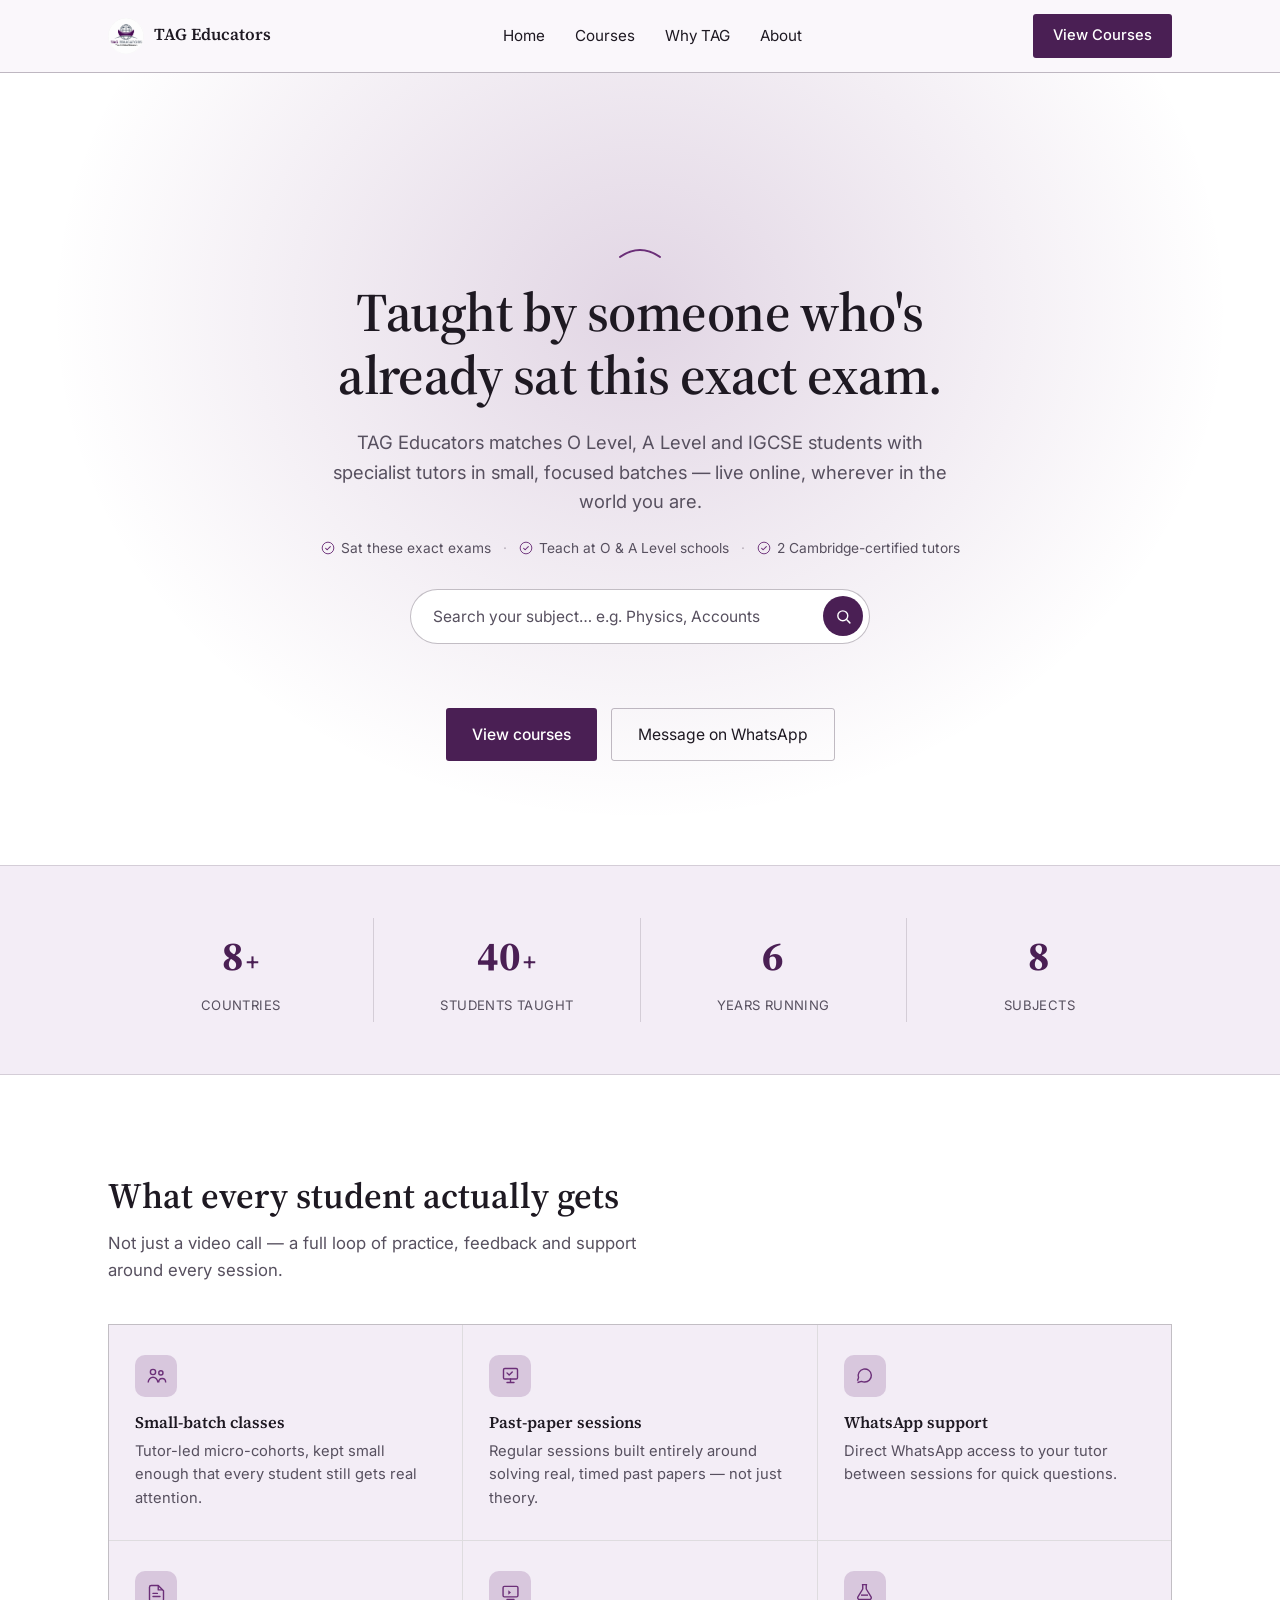
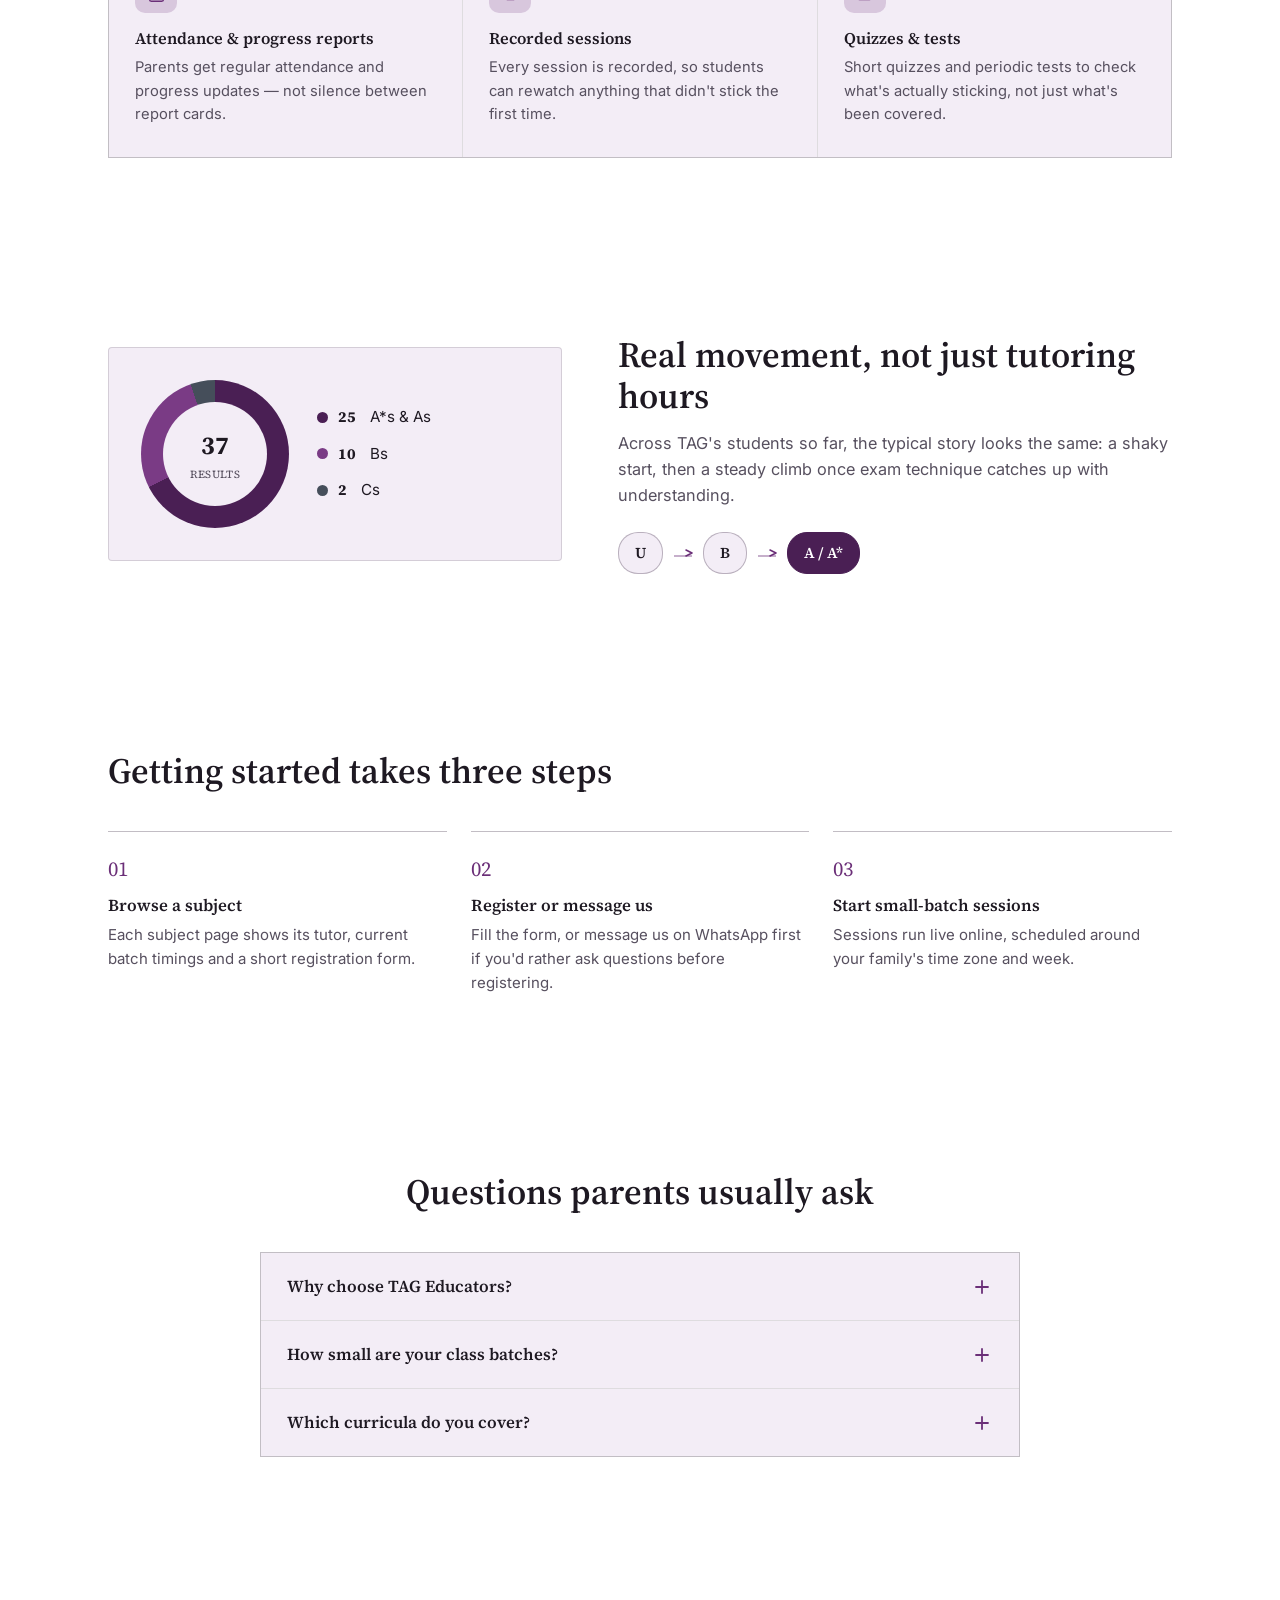
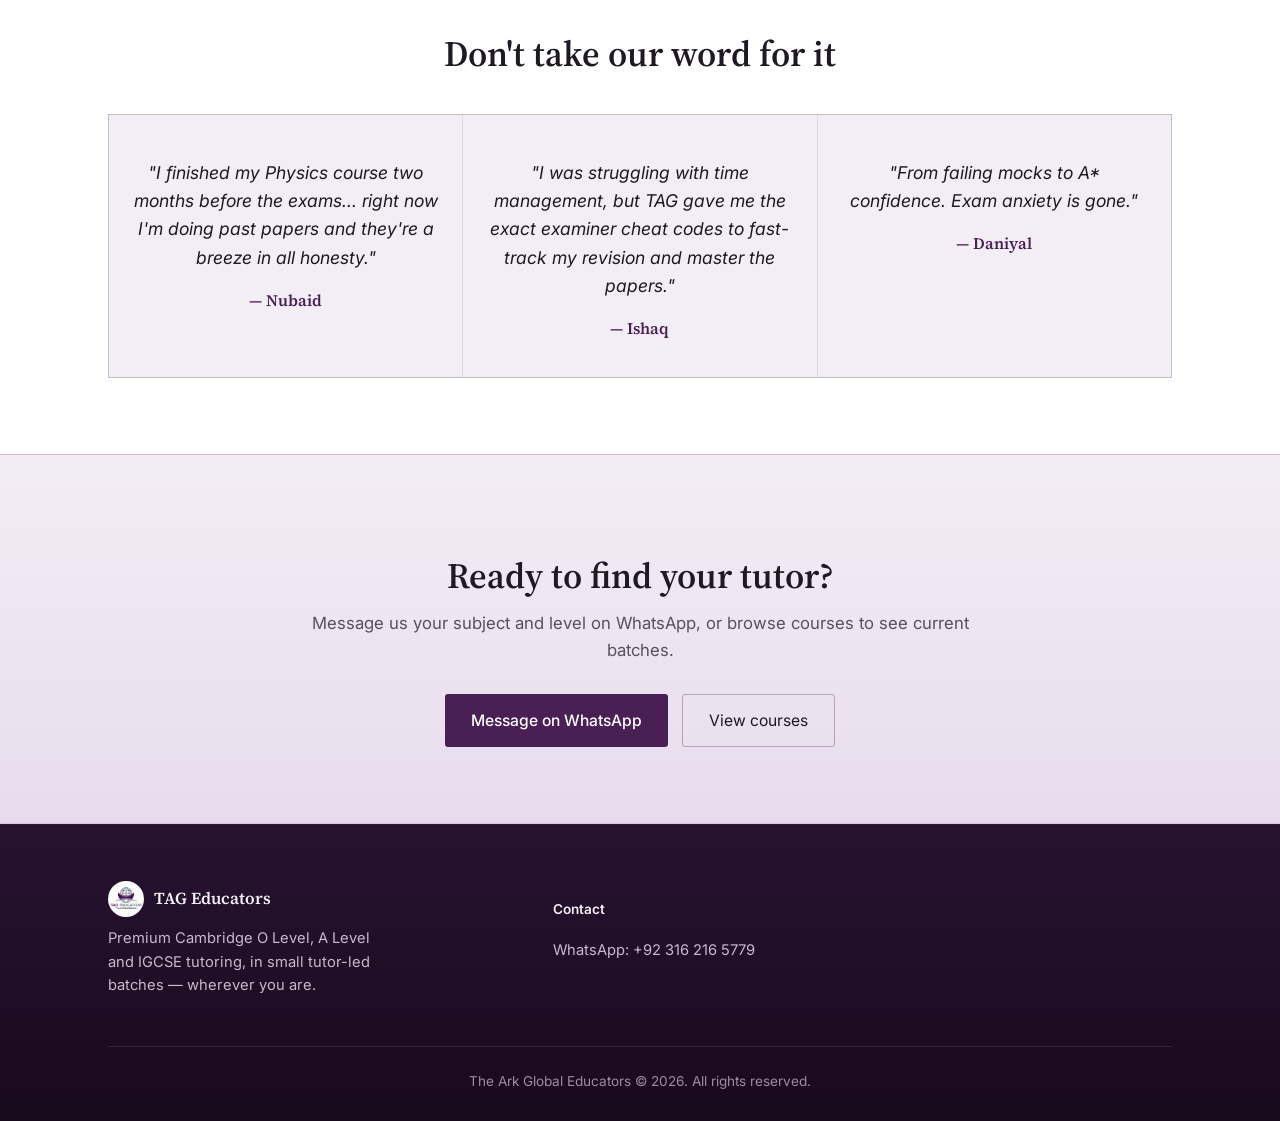
==== index.html @ 40bab118 "Add files via upload" ====
<!DOCTYPE html>
<html lang="en">
<head>
<meta charset="UTF-8">
<meta name="viewport" content="width=device-width, initial-scale=1.0">
<title>TAG Educators — The Ark Global Educators</title>
<meta name="description" content="Small-batch Cambridge O Level, A Level and IGCSE tutoring, taught by specialist tutors who've sat these exact exams.">
<link rel="icon" href="logo.png">
<link rel="preconnect" href="https://fonts.googleapis.com">
<link rel="preconnect" href="https://fonts.gstatic.com" crossorigin>
<link href="https://fonts.googleapis.com/css2?family=Source+Serif+4:opsz,wght@8..60,500;8..60,600;8..60,700&family=Inter:wght@400;500;600;700&display=swap" rel="stylesheet">
<link rel="stylesheet" href="styles.css">
<script>if(sessionStorage.getItem('tagEntering')==='1'){document.documentElement.classList.add('tag-arriving');}</script>
</head>
<body>

<header>
  <nav>
    <a href="#top" class="brand">
      <img src="logo.png" alt="TAG Educators logo">
      <span>TAG Educators</span>
    </a>
    <ul class="nav-links" id="navLinks">
      <li><a href="#top">Home</a></li>
      <li><a href="courses.html">Courses</a></li>
      <li><a href="#why">Why TAG</a></li>
      <li><a href="about.html">About</a></li>
    </ul>
    <a href="courses.html" class="nav-cta">View Courses</a>
    <button class="menu-btn" id="menuBtn" aria-label="Open menu">
      <span></span><span></span><span></span>
    </button>
  </nav>
</header>

<main id="top">

  <!-- ================= HERO ================= -->
  <section class="hero" id="heroSection">
    <div class="hero-content wrap">
      <svg class="arc-mark" viewBox="0 0 44 13" aria-hidden="true"><path d="M2 11 Q22 -3 42 11"/></svg>
      <h1>Taught by someone who's already sat this exact exam.</h1>
      <p class="hero-sub">TAG Educators matches O Level, A Level and IGCSE students with specialist tutors in small, focused batches — live online, wherever in the world you are.</p>
      <div class="trust-strip">
        <span><svg width="14" height="14" viewBox="0 0 24 24" fill="none"><circle cx="12" cy="12" r="10" stroke="currentColor" stroke-width="1.6"/><path d="M8 12.5l2.5 2.5L16 9.5" stroke="currentColor" stroke-width="1.8" stroke-linecap="round" stroke-linejoin="round"/></svg>Sat these exact exams</span>
        <span class="dot-sep">&middot;</span>
        <span><svg width="14" height="14" viewBox="0 0 24 24" fill="none"><circle cx="12" cy="12" r="10" stroke="currentColor" stroke-width="1.6"/><path d="M8 12.5l2.5 2.5L16 9.5" stroke="currentColor" stroke-width="1.8" stroke-linecap="round" stroke-linejoin="round"/></svg>Teach at O &amp; A Level schools</span>
        <span class="dot-sep">&middot;</span>
        <span><svg width="14" height="14" viewBox="0 0 24 24" fill="none"><circle cx="12" cy="12" r="10" stroke="currentColor" stroke-width="1.6"/><path d="M8 12.5l2.5 2.5L16 9.5" stroke="currentColor" stroke-width="1.8" stroke-linecap="round" stroke-linejoin="round"/></svg>2 Cambridge-certified tutors</span>
      </div>
      <form class="hero-search" id="heroSearch" role="search" aria-label="Search a subject">
        <input type="text" id="heroSearchInput" placeholder="Search your subject… e.g. Physics, Accounts" autocomplete="off">
        <button type="submit" aria-label="Search">
          <svg width="17" height="17" viewBox="0 0 24 24" fill="none"><circle cx="11" cy="11" r="7" stroke="currentColor" stroke-width="2"/><path d="M21 21l-4.3-4.3" stroke="currentColor" stroke-width="2" stroke-linecap="round"/></svg>
        </button>
      </form>
      <p class="hero-search-status" id="heroSearchStatus" aria-live="polite"></p>
      <div class="btn-row">
        <a href="courses.html" class="btn-primary">View courses</a>
        <a href="https://wa.me/923162165779" target="_blank" rel="noopener" class="btn-secondary">Message on WhatsApp</a>
      </div>
    </div>
  </section>

  <!-- ================= STATS BAND ================= -->
  <section class="stats-band">
    <div class="wrap">
      <div class="stats-band-grid reveal-stagger">
        <div class="stat-block">
          <div class="stat-block-figure"><span class="stat-num" data-target="8">0</span><span class="stat-block-suffix">+</span></div>
          <div class="stat-block-label">Countries</div>
        </div>
        <div class="stat-block">
          <div class="stat-block-figure"><span class="stat-num" data-target="40">0</span><span class="stat-block-suffix">+</span></div>
          <div class="stat-block-label">Students taught</div>
        </div>
        <div class="stat-block">
          <div class="stat-block-figure"><span class="stat-num" data-target="6">0</span></div>
          <div class="stat-block-label">Years running</div>
        </div>
        <div class="stat-block">
          <div class="stat-block-figure"><span class="stat-num" data-target="8">0</span></div>
          <div class="stat-block-label">Subjects</div>
        </div>
      </div>
    </div>
  </section>

  <!-- ================= WHAT YOU GET ================= -->
  <section id="whatYouGet">
    <div class="wrap">
      <div class="section-head reveal">
        <h2>What every student actually gets</h2>
        <p>Not just a video call — a full loop of practice, feedback and support around every session.</p>
      </div>
      <div class="feature-grid reveal-stagger">
        <div class="feature-item">
          <div class="icon"><svg width="24" height="24" viewBox="0 0 24 24" fill="none"><circle cx="8" cy="8" r="3" stroke="currentColor" stroke-width="1.6"/><circle cx="17" cy="9" r="2.4" stroke="currentColor" stroke-width="1.6"/><path d="M2.5 20c0-3.6 2.7-6 5.5-6s5.5 2.4 5.5 6M14.5 20c0-2.8 1.9-4.6 4-4.6s4 1.8 4 4.6" stroke="currentColor" stroke-width="1.6"/></svg></div>
          <h3>Small-batch classes</h3>
          <p>Tutor-led micro-cohorts, kept small enough that every student still gets real attention.</p>
        </div>
        <div class="feature-item">
          <div class="icon"><svg width="24" height="24" viewBox="0 0 24 24" fill="none"><rect x="4" y="4" width="16" height="12" rx="1.5" stroke="currentColor" stroke-width="1.6"/><path d="M8 20h8M12 16v4" stroke="currentColor" stroke-width="1.6" stroke-linecap="round"/><path d="M8 9l2.5 2.5L14 8" stroke="currentColor" stroke-width="1.6" stroke-linecap="round" stroke-linejoin="round"/></svg></div>
          <h3>Past-paper sessions</h3>
          <p>Regular sessions built entirely around solving real, timed past papers — not just theory.</p>
        </div>
        <div class="feature-item">
          <div class="icon"><svg width="24" height="24" viewBox="0 0 24 24" fill="none"><path d="M4 18l1.2-3.6A7.5 7.5 0 1112 19.5a7.4 7.4 0 01-3.4-.8L4 20" stroke="currentColor" stroke-width="1.6" stroke-linejoin="round"/></svg></div>
          <h3>WhatsApp support</h3>
          <p>Direct WhatsApp access to your tutor between sessions for quick questions.</p>
        </div>
        <div class="feature-item">
          <div class="icon"><svg width="24" height="24" viewBox="0 0 24 24" fill="none"><path d="M4 20V6a2 2 0 012-2h8l6 6v10a2 2 0 01-2 2H6a2 2 0 01-2-2z" stroke="currentColor" stroke-width="1.6" stroke-linejoin="round"/><path d="M14 4v5h5" stroke="currentColor" stroke-width="1.6" stroke-linejoin="round"/><path d="M8 13h5M8 16.5h8" stroke="currentColor" stroke-width="1.6" stroke-linecap="round"/></svg></div>
          <h3>Attendance &amp; progress reports</h3>
          <p>Parents get regular attendance and progress updates — not silence between report cards.</p>
        </div>
        <div class="feature-item">
          <div class="icon"><svg width="24" height="24" viewBox="0 0 24 24" fill="none"><rect x="3.5" y="5" width="17" height="12" rx="1.5" stroke="currentColor" stroke-width="1.6"/><path d="M9.5 9.5l3 2.5-3 2.5V9.5z" fill="currentColor"/><path d="M8 20h8" stroke="currentColor" stroke-width="1.6" stroke-linecap="round"/></svg></div>
          <h3>Recorded sessions</h3>
          <p>Every session is recorded, so students can rewatch anything that didn't stick the first time.</p>
        </div>
        <div class="feature-item">
          <div class="icon"><svg width="24" height="24" viewBox="0 0 24 24" fill="none"><path d="M9 3h6M10 3v5l-5.5 9c-.8 1.4.2 3 1.8 3h11.4c1.6 0 2.6-1.6 1.8-3L14 8V3" stroke="currentColor" stroke-width="1.6" stroke-linejoin="round"/><path d="M8 15h8" stroke="currentColor" stroke-width="1.6"/></svg></div>
          <h3>Quizzes &amp; tests</h3>
          <p>Short quizzes and periodic tests to check what's actually sticking, not just what's been covered.</p>
        </div>
      </div>
    </div>
  </section>

  <!-- ================= RESULTS ================= -->
  <section id="results">
    <div class="wrap">
      <div class="results-layout">
        <div class="donut-card reveal">
          <div class="donut">
            <div class="donut-total"><span class="n">37</span><span class="l">Results</span></div>
          </div>
          <div class="donut-legend">
            <div class="row"><span class="dot" style="background:var(--plum);"></span><b>25</b>&nbsp;A*s &amp; As</div>
            <div class="row"><span class="dot" style="background:var(--plum-light);"></span><b>10</b>&nbsp;Bs</div>
            <div class="row"><span class="dot" style="background:var(--slate);"></span><b>2</b>&nbsp;Cs</div>
          </div>
        </div>
        <div class="results-copy reveal">
          <h2>Real movement, not just tutoring hours</h2>
          <p>Across TAG's students so far, the typical story looks the same: a shaky start, then a steady climb once exam technique catches up with understanding.</p>
          <div class="trajectory">
            <span class="chip">U</span>
            <svg width="20" height="14" viewBox="0 0 20 14" aria-hidden="true"><path d="M1 10h18" stroke="currentColor" stroke-width="1.4" opacity=".55"/><path d="M13 4l6 3-6 3" fill="none" stroke="currentColor" stroke-width="1.6" stroke-linecap="round" stroke-linejoin="round"/></svg>
            <span class="chip">B</span>
            <svg width="20" height="14" viewBox="0 0 20 14" aria-hidden="true"><path d="M1 10h18" stroke="currentColor" stroke-width="1.4" opacity=".55"/><path d="M13 4l6 3-6 3" fill="none" stroke="currentColor" stroke-width="1.6" stroke-linecap="round" stroke-linejoin="round"/></svg>
            <span class="chip up">A / A*</span>
          </div>
        </div>
      </div>
    </div>
  </section>

  <!-- ================= HOW IT WORKS ================= -->
  <section id="how">
    <div class="wrap">
      <div class="section-head">
        <h2>Getting started takes three steps</h2>
      </div>
      <div class="steps reveal-stagger">
        <div class="step">
          <span class="num">01</span>
          <h3>Browse a subject</h3>
          <p>Each subject page shows its tutor, current batch timings and a short registration form.</p>
        </div>
        <div class="step">
          <span class="num">02</span>
          <h3>Register or message us</h3>
          <p>Fill the form, or message us on WhatsApp first if you'd rather ask questions before registering.</p>
        </div>
        <div class="step">
          <span class="num">03</span>
          <h3>Start small-batch sessions</h3>
          <p>Sessions run live online, scheduled around your family's time zone and week.</p>
        </div>
      </div>
    </div>
  </section>

  <!-- ================= WHY TAG / FAQ ================= -->
  <section id="why">
    <div class="wrap">
      <div class="section-head center">
        <h2>Questions parents usually ask</h2>
      </div>
      <div class="faq-list reveal" id="faqList">
        <div class="faq-item">
          <button class="faq-q" aria-expanded="false">
            Why choose TAG Educators?
            <span class="plus"><svg width="16" height="16" viewBox="0 0 16 16"><path d="M8 2v12M2 8h12" stroke="currentColor" stroke-width="1.8" stroke-linecap="round"/></svg></span>
          </button>
          <div class="faq-a"><p>Every tutor has sat these exact Cambridge papers and currently teaches at an O Level school or A Level college — two of our faculty are also formally Cambridge certified. Not a generalist matched to a subject list.</p></div>
        </div>
        <div class="faq-item">
          <button class="faq-q" aria-expanded="false">
            How small are your class batches?
            <span class="plus"><svg width="16" height="16" viewBox="0 0 16 16"><path d="M8 2v12M2 8h12" stroke="currentColor" stroke-width="1.8" stroke-linecap="round"/></svg></span>
          </button>
          <div class="faq-a"><p>We keep batches deliberately small and tutor-led, so every student still gets real attention from their tutor throughout the course.</p></div>
        </div>
        <div class="faq-item">
          <button class="faq-q" aria-expanded="false">
            Which curricula do you cover?
            <span class="plus"><svg width="16" height="16" viewBox="0 0 16 16"><path d="M8 2v12M2 8h12" stroke="currentColor" stroke-width="1.8" stroke-linecap="round"/></svg></span>
          </button>
          <div class="faq-a"><p>Cambridge O Level, A Level and IGCSE, mapped to the current syllabus for each subject.</p></div>
        </div>
      </div>
    </div>
  </section>

  <!-- ================= TESTIMONIALS ================= -->
  <section id="testimonials">
    <div class="wrap">
      <div class="section-head center">
        <h2>Don't take our word for it</h2>
      </div>
      <div class="stats-grid reveal-stagger" style="grid-template-columns: repeat(3, 1fr);">
        <div class="stat-card">
          <div class="stat-label" style="font-size:1.1rem; color:var(--text); font-style:italic;">"I finished my Physics course two months before the exams... right now I'm doing past papers and they're a breeze in all honesty."</div>
          <div class="testimonial-author">— Nubaid</div>
        </div>
        <div class="stat-card">
          <div class="stat-label" style="font-size:1.1rem; color:var(--text); font-style:italic;">"I was struggling with time management, but TAG gave me the exact examiner cheat codes to fast-track my revision and master the papers."</div>
          <div class="testimonial-author">— Ishaq</div>
        </div>
        <div class="stat-card">
          <div class="stat-label" style="font-size:1.1rem; color:var(--text); font-style:italic;">"From failing mocks to A* confidence. Exam anxiety is gone."</div>
          <div class="testimonial-author">— Daniyal</div>
        </div>
      </div>
    </div>
  </section>

  <!-- ================= FINAL CTA ================= -->
  <section class="cta-band reveal">
    <div class="wrap">
      <h2>Ready to find your tutor?</h2>
      <p>Message us your subject and level on WhatsApp, or browse courses to see current batches.</p>
      <div class="btn-row">
        <a href="https://wa.me/923162165779" target="_blank" rel="noopener" class="btn-primary">Message on WhatsApp</a>
        <a href="courses.html" class="btn-secondary">View courses</a>
      </div>
    </div>
  </section>

</main>

<footer>
  <div class="wrap">
    <div class="footer-grid">
      <div class="footer-brand">
        <a href="#top" class="brand">
          <img src="logo.png" alt="TAG Educators logo" style="height:36px;width:36px;">
          <span>TAG Educators</span>
        </a>
        <p>Premium Cambridge O Level, A Level and IGCSE tutoring, in small tutor-led batches — wherever you are.</p>
      </div>
      <div class="footer-col">
        <h4>Contact</h4>
        <ul>
          <li><a href="https://wa.me/923162165779" target="_blank" rel="noopener">WhatsApp: +92 316 216 5779</a></li>
        </ul>
      </div>
    </div>
    <div class="footer-bottom">The Ark Global Educators &copy; <span id="year"></span>. All rights reserved.</div>
  </div>
</footer>

<script src="subjects-data.js"></script>
<script src="main.js"></script>
<script src="transitions.js"></script>
</body>
</html>
---- styles.css ----
/* ===================== TAG Educators — shared styles ===================== */
/* Brand idea: every subject is its own world with its own sky; TAG is the
   ark that carries a student from one horizon to the next. The arc/horizon
   line is the one recurring mark — in the nav, in cards, in the single
   transition moment between pages. Everything else stays quiet. */

:root{
  --bg: #FFFFFF;
  --bg-panel: #F3EDF6;
  --bg-panel-2: #E8DCEC;
  --line: rgba(37,20,44,0.15);
  --line-strong: rgba(37,20,44,0.28);
  --plum: #4A1F54;
  --plum-light: #7A3B85;
  --plum-glow: #6B2F78;
  --slate: #454E5A;
  --gold: #4A1F54;
  --text: #1E1922;
  --text-muted: #57505F;

  --serif: 'Source Serif 4', ui-serif, Georgia, serif;
  --sans: 'Inter', system-ui, sans-serif;

  --fs-hero: clamp(2.1rem, 1.5rem + 2.6vw, 3.4rem);
  --fs-h2: clamp(1.6rem, 1.35rem + 1.1vw, 2.3rem);
  --fs-h3: 1.1rem;
  --fs-body: 1rem;
  --fs-small: 0.88rem;
}
*{box-sizing:border-box;}
html{scroll-behavior:smooth;}
body{
  margin:0;
  font-family:var(--sans);
  color:var(--text);
  background:var(--bg);
  line-height:1.6;
  overflow-x:hidden;
}
h1,h2,h3{
  font-family:var(--serif);
  font-weight:600;
  margin:0;
  line-height:1.15;
  color:var(--text);
}
p{margin:0;color:var(--text-muted);max-width:60ch;}
a{color:inherit;}
img,svg{max-width:100%;display:block;}
button{font-family:inherit;}
.wrap{max-width:1120px;margin:0 auto;padding:0 28px;}
.accent{color:var(--plum-glow);}

/* ---------- The arc mark ---------- */
/* The recurring brand flourish: a shallow rising curve, echoing the logo's
   hull/arc and the horizon line used in the page transition. */
.arc-mark{
  width:44px;height:13px;
  stroke:var(--plum-glow);
  fill:none;
  stroke-width:2;
  stroke-linecap:round;
  display:block;
}
/* Small "go" glyph for links: a horizon with a rising sun — replaces a
   generic arrow, and literally previews the transition the click starts. */
.go-arc{width:20px;height:14px;flex-shrink:0;transition:transform .2s ease;}
.go-arc .horizon{stroke:currentColor;stroke-width:1.4;opacity:.55;}
.go-arc .sun{fill:currentColor;}
a:hover .go-arc,button:hover .go-arc{transform:translateX(3px);}

/* ---------- Nav ---------- */
header{
  position:sticky;
  top:0;
  background:rgba(250,247,251,0.92);
  backdrop-filter:blur(10px);
  border-bottom:1px solid var(--line-strong);
  z-index:50;
}
nav{
  display:flex;
  align-items:center;
  justify-content:space-between;
  padding:14px 28px;
  max-width:1120px;
  margin:0 auto;
  gap:20px;
}
.brand{display:flex;align-items:center;gap:10px;text-decoration:none;flex-shrink:0;}
.brand img{height:36px;width:36px;border-radius:50%;}
.brand span{font-family:var(--serif);font-weight:600;font-size:1.05rem;color:var(--text);}
.nav-links{display:flex;align-items:center;gap:30px;list-style:none;margin:0;padding:0;}
.nav-links a{
  text-decoration:none;
  font-size:0.95rem;
  color:var(--text);
  border-bottom:1px solid transparent;
  padding-bottom:2px;
  transition:border-color .15s ease, color .15s ease;
}
.nav-links a:hover{border-color:var(--plum-glow);color:var(--plum-glow);}
.nav-cta{
  background:var(--plum);
  color:#fff;
  padding:10px 20px;
  border-radius:3px;
  text-decoration:none;
  font-size:0.92rem;
  font-weight:500;
  transition:background .15s ease;
  white-space:nowrap;
  flex-shrink:0;
}
.nav-cta:hover{background:var(--plum-light);}
.menu-btn{display:none;background:none;border:none;cursor:pointer;padding:6px;flex-shrink:0;}
.menu-btn span{display:block;width:22px;height:2px;background:var(--text);margin:5px 0;}

/* ---------- Buttons ---------- */
.btn-primary{
  background:var(--plum);
  color:#fff;
  padding:13px 26px;
  border-radius:3px;
  text-decoration:none;
  font-size:0.98rem;
  font-weight:500;
  display:inline-flex;
  align-items:center;
  gap:9px;
  border:none;
  cursor:pointer;
  transition:background .15s ease, transform .15s ease;
}
.btn-primary:hover{background:var(--plum-light);transform:translateY(-1px);}
.btn-primary:disabled{opacity:0.6;cursor:not-allowed;transform:none;}
.btn-secondary{
  padding:13px 26px;
  border:1px solid var(--line-strong);
  border-radius:3px;
  text-decoration:none;
  font-size:0.98rem;
  color:var(--text);
  display:inline-flex;
  align-items:center;
  gap:9px;
  transition:border-color .15s ease, color .15s ease;
}
.btn-secondary:hover{border-color:var(--plum-glow);color:var(--plum-glow);}
.btn-row{display:flex;gap:14px;flex-wrap:wrap;justify-content:center;}

/* ---------- Sections ---------- */
section{padding:100px 0 76px;}
.section-head{max-width:56ch;margin-bottom:40px;}
.section-head.center{margin-left:auto;margin-right:auto;text-align:center;}
.section-head h2{font-size:var(--fs-h2);}
.section-head p{margin-top:14px;font-size:1.05rem;}

/* Load-in: reserved for the hero only, so it reads as one deliberate
   moment rather than a scroll gimmick repeated on every section. */
@media (prefers-reduced-motion: no-preference){
  .load-in{opacity:0;transform:translateY(16px);animation:loadIn .7s ease forwards;}
  .load-in.d1{animation-delay:.08s;}
  .load-in.d2{animation-delay:.16s;}
  .load-in.d3{animation-delay:.24s;}
  @keyframes loadIn{to{opacity:1;transform:translateY(0);}}
}

/* ---------- Scroll reveal ---------- */
/* One quiet, repeated pattern (not scattered one-offs): sections rise and
   fade in as they enter the viewport, staggered where they're grouped. */
@media (prefers-reduced-motion: no-preference){
  .reveal{opacity:0;transform:translateY(20px);transition:opacity .6s ease, transform .6s ease;}
  .reveal.in-view{opacity:1;transform:translateY(0);}
  .reveal-stagger > *{opacity:0;transform:translateY(20px);transition:opacity .6s ease, transform .6s ease;}
  .reveal-stagger.in-view > *{opacity:1;transform:translateY(0);}
  .reveal-stagger.in-view > *:nth-child(2){transition-delay:.08s;}
  .reveal-stagger.in-view > *:nth-child(3){transition-delay:.16s;}
  .reveal-stagger.in-view > *:nth-child(4){transition-delay:.24s;}
  .reveal-stagger.in-view > *:nth-child(5){transition-delay:.32s;}
  .reveal-stagger.in-view > *:nth-child(6){transition-delay:.4s;}
  .reveal-stagger.in-view > *:nth-child(7){transition-delay:.48s;}
  .reveal-stagger.in-view > *:nth-child(8){transition-delay:.56s;}
}

/* ---------- Footer ---------- */
footer{
  background:linear-gradient(180deg, #271230, #180A1D);
  border-top:1px solid rgba(255,255,255,0.08);
  padding:56px 0 28px;
}
footer h1,footer h2,footer h3,footer .brand span{color:#F5F1F6;}
.footer-grid{display:grid;grid-template-columns:1.4fr 1fr 1fr;gap:40px;}
.footer-brand .arc-mark{margin:16px 0 0;stroke:#B27BC0;}
.footer-brand p{margin-top:10px;font-size:0.92rem;max-width:32ch;color:#C7B9CE;}
.footer-col h4{font-size:0.85rem;font-weight:600;margin-bottom:16px;color:#F5F1F6;}
.footer-col ul{list-style:none;margin:0;padding:0;display:flex;flex-direction:column;gap:10px;}
.footer-col a{text-decoration:none;font-size:0.92rem;color:#C7B9CE;transition:color .15s ease;}
.footer-col a:hover{color:#D9A8E6;}
.footer-bottom{
  margin-top:48px;
  padding-top:24px;
  border-top:1px solid rgba(255,255,255,0.1);
  font-size:0.85rem;
  color:#9C8BA3;
  text-align:center;
}

/* =====================================================================
   Homepage
   ===================================================================== */
.hero{
  position:relative;
  min-height:88vh;
  display:flex;
  align-items:center;
  padding:130px 0 60px;
  overflow:hidden;
}
.hero-canvas{position:absolute;inset:0;width:100%;height:100%;z-index:0;}
.hero::after{
  content:"";
  position:absolute;
  inset:0;
  background:radial-gradient(ellipse at 50% 30%, rgba(107,47,120,0.20), transparent 65%);
  pointer-events:none;
  z-index:0;
}
.hero-content{position:relative;z-index:1;text-align:center;max-width:760px;margin:0 auto;}
.hero-content .arc-mark{margin:0 auto 22px;}
.hero h1{font-size:var(--fs-hero);letter-spacing:-0.01em;}
.hero-sub{margin:22px auto 0;font-size:1.15rem;max-width:52ch;}
.hero .btn-row{margin-top:34px;}

/* ---------- Hero trust strip (tutor credentials) ---------- */
.trust-strip{
  display:flex;flex-wrap:wrap;align-items:center;justify-content:center;
  gap:8px 12px;margin-top:20px;
  font-size:0.86rem;color:var(--text-muted);
}
.trust-strip span{display:inline-flex;align-items:center;gap:6px;}
.trust-strip svg{color:var(--plum-glow);flex-shrink:0;}
.trust-strip .dot-sep{color:var(--line-strong);}
@media (max-width:640px){.trust-strip{font-size:0.8rem;gap:6px 10px;}}

/* ---------- Hero subject search ---------- */
.hero-search{
  position:relative;
  display:flex;align-items:center;gap:8px;
  max-width:460px;margin:30px auto 0;
  background:#fff;
  border:1px solid var(--line-strong);
  border-radius:40px;
  padding:6px 6px 6px 22px;
  transition:box-shadow .2s ease, border-color .2s ease;
}
.hero-search:focus-within{
  border-color:var(--plum-glow);
  box-shadow:0 0 0 4px color-mix(in srgb, var(--plum-glow) 20%, transparent);
}
.hero-search input{
  flex:1;border:none;outline:none;background:transparent;
  font-family:var(--sans);font-size:0.97rem;color:var(--text);padding:11px 0;
}
.hero-search input::placeholder{color:var(--text-muted);}
.hero-search button{
  flex-shrink:0;width:40px;height:40px;border-radius:50%;border:none;
  background:var(--plum);color:#fff;cursor:pointer;
  display:flex;align-items:center;justify-content:center;
  transition:background .15s ease;
}
.hero-search button:hover{background:var(--plum-light);}
@keyframes searchPulse{
  0%{box-shadow:0 0 0 0 color-mix(in srgb, var(--plum-glow) 45%, transparent);}
  100%{box-shadow:0 0 0 16px color-mix(in srgb, var(--plum-glow) 0%, transparent);}
}
.hero-search.pulse{animation:searchPulse .55s ease;}
.hero-search-status{margin-top:12px;font-size:0.87rem;min-height:1.3em;text-align:center;transition:opacity .2s ease;}
.hero-search-status.success{color:var(--plum);}
.hero-search-status.error{color:#9C3B52;}

/* ---------- Orbit strip (subjects, homepage) ---------- */
#orbit{padding-top:64px;padding-bottom:64px;}
.orbit-head{display:flex;align-items:baseline;justify-content:space-between;gap:20px;margin-bottom:30px;flex-wrap:wrap;}
.orbit-head h2{font-size:1.5rem;}
.orbit-head a{font-size:0.92rem;color:var(--plum-glow);text-decoration:none;display:inline-flex;align-items:center;gap:8px;}
.orbit-track{
  display:flex;
  gap:14px;
  overflow-x:auto;
  padding-bottom:10px;
  scrollbar-width:thin;
}
.orbit-chip{
  flex:0 0 auto;
  width:168px;
  border:1px solid var(--line);
  background:var(--bg-panel);
  border-radius:4px;
  padding:20px 18px;
  text-decoration:none;
  transition:border-color .15s ease, transform .15s ease, box-shadow .15s ease;
}
.orbit-chip:hover{transform:translateY(-3px);box-shadow:0 14px 28px -22px rgba(42,26,48,0.35);}
.orbit-chip .dot{width:30px;height:30px;border-radius:50%;display:flex;align-items:center;justify-content:center;margin-bottom:14px;}
.orbit-chip .dot svg{width:16px;height:16px;}
.orbit-chip .name{font-size:0.95rem;font-weight:600;color:var(--text);}
.orbit-chip .lvl{font-size:0.78rem;color:var(--text-muted);margin-top:4px;display:block;}

/* ---------- How it works ---------- */
.steps{display:grid;grid-template-columns:repeat(3,1fr);gap:24px;}
.step{border-top:1px solid var(--line-strong);padding-top:20px;}
.step .num{font-family:var(--serif);font-size:1.3rem;color:var(--plum-glow);}
.step h3{margin-top:10px;font-size:1.05rem;}
.step p{margin-top:8px;font-size:0.94rem;}

/* ---------- FAQ ---------- */
.faq-list{
  display:flex;flex-direction:column;gap:1px;
  background:var(--line);border:1px solid var(--line);
  max-width:760px;margin:0 auto;
}
.faq-item{background:var(--bg-panel);}
.faq-q{
  width:100%;text-align:left;background:none;border:none;color:var(--text);
  font-family:var(--serif);font-size:1.05rem;font-weight:600;
  padding:22px 26px;cursor:pointer;
  display:flex;align-items:center;justify-content:space-between;gap:16px;
}
.faq-q .plus{flex-shrink:0;width:22px;height:22px;display:flex;align-items:center;justify-content:center;color:var(--plum-glow);transition:transform .25s ease;}
.faq-item.open .faq-q .plus{transform:rotate(45deg);}
.faq-a{max-height:0;overflow:hidden;transition:max-height .3s ease;}
.faq-a p{padding:0 26px 22px;font-size:0.97rem;max-width:none;}
.faq-item.open .faq-a{max-height:200px;}

/* ---------- Stats band (trust numbers, homepage) ---------- */
.stats-band{
  padding:52px 0;
  background:var(--bg-panel);
  border-top:1px solid var(--line);
  border-bottom:1px solid var(--line);
}
.stats-band-grid{display:grid;grid-template-columns:repeat(4,1fr);gap:1px;background:var(--line);}
.stat-block{background:var(--bg-panel);padding:6px 20px;text-align:center;}
.stat-block-figure{display:flex;align-items:baseline;justify-content:center;gap:2px;}
.stat-block-figure .stat-num{font-size:clamp(2rem, 1.6rem + 1.2vw, 2.7rem);}
.stat-block-suffix{font-family:var(--serif);font-weight:700;font-size:1.5rem;color:var(--gold);}
.stat-block-label{margin-top:6px;font-size:0.82rem;letter-spacing:0.03em;text-transform:uppercase;color:var(--text-muted);}
@media (max-width:640px){.stats-band-grid{grid-template-columns:repeat(2,1fr);gap:1px;}.stat-block{padding:16px 10px;}}

/* ---------- Results (grade breakdown + trajectory) ---------- */
.results-layout{display:grid;grid-template-columns:0.9fr 1.1fr;gap:56px;align-items:center;}
.donut-card{
  display:flex;align-items:center;gap:28px;flex-wrap:wrap;
  background:var(--bg-panel);border:1px solid var(--line);border-radius:4px;padding:32px;
}
.donut{
  width:148px;height:148px;border-radius:50%;flex-shrink:0;
  background:conic-gradient(var(--plum) 0% 67.6%, var(--plum-light) 67.6% 94.6%, var(--slate) 94.6% 100%);
  position:relative;
}
.donut::after{
  content:"";position:absolute;inset:22px;
  background:var(--bg-panel);border-radius:50%;
  z-index:1;
}
.donut-total{
  position:absolute;inset:22px;
  display:flex;flex-direction:column;align-items:center;justify-content:center;
  font-family:var(--serif);
  z-index:2;
}
.donut-total .n{font-size:1.6rem;font-weight:700;color:var(--text);}
.donut-total .l{font-size:0.68rem;color:var(--text-muted);text-transform:uppercase;letter-spacing:0.03em;}
.donut-legend{display:flex;flex-direction:column;gap:12px;}
.donut-legend .row{display:flex;align-items:center;gap:10px;font-size:0.95rem;color:var(--text);}
.donut-legend .dot{width:11px;height:11px;border-radius:50%;flex-shrink:0;}
.donut-legend .row b{font-family:var(--serif);}
.results-copy h2{font-size:var(--fs-h2);}
.results-copy p{margin-top:14px;font-size:1.02rem;}
.trajectory{display:flex;align-items:center;gap:10px;margin-top:24px;flex-wrap:wrap;}
.trajectory .chip{
  padding:8px 16px;border-radius:20px;border:1px solid var(--line-strong);
  font-family:var(--serif);font-weight:600;font-size:0.95rem;color:var(--text);
  background:var(--bg-panel);
}
.trajectory .chip.up{color:#fff;background:var(--plum);border-color:var(--plum);}
.trajectory svg{color:var(--plum-glow);flex-shrink:0;}
@media (max-width:900px){
  .results-layout{grid-template-columns:1fr;gap:36px;}
  .donut-card{justify-content:center;}
}

/* ---------- Feature grid ("what you get") ---------- */
.feature-grid{display:grid;grid-template-columns:repeat(3,1fr);gap:1px;background:var(--line);border:1px solid var(--line);}
.feature-item{background:var(--bg-panel);padding:30px 26px;}
.feature-item .icon{
  width:42px;height:42px;border-radius:10px;
  background:color-mix(in srgb, var(--plum-glow) 20%, transparent);
  color:var(--plum-glow);
  display:flex;align-items:center;justify-content:center;
  margin-bottom:16px;
}
.feature-item .icon svg{width:21px;height:21px;}
.feature-item h3{font-size:1.02rem;}
.feature-item p{margin-top:8px;font-size:0.92rem;}
@media (max-width:900px){.feature-grid{grid-template-columns:repeat(2,1fr);}}
@media (max-width:640px){.feature-grid{grid-template-columns:1fr;}}
/* ---------- Testimonials ---------- */
.stats-grid{display:grid;grid-template-columns:repeat(4,1fr);gap:1px;background:var(--line);border:1px solid var(--line);}
.stat-card{background:var(--bg-panel);padding:36px 24px;text-align:center;}
.stat-num{font-family:var(--serif);font-size:2.5rem;font-weight:700;color:var(--gold);}
.stat-label{margin-top:8px;font-size:0.9rem;color:var(--text-muted);}
.testimonial-author{font-family:var(--serif);font-weight:600;color:var(--plum);font-size:1rem;margin-top:16px;}
.stats-note{text-align:center;font-size:0.82rem;color:var(--text-muted);margin-top:20px;opacity:0.7;}

/* ---------- Final CTA band ---------- */
.cta-band{
  background:linear-gradient(180deg, var(--bg-panel), var(--bg-panel-2));
  border-top:1px solid var(--line);border-bottom:1px solid var(--line);
  text-align:center;
}
.cta-band h2{font-size:var(--fs-h2);}
.cta-band p{margin:14px auto 0;font-size:1.05rem;}
.cta-band .btn-row{margin-top:30px;}

@media (max-width:900px){
  .stats-grid{grid-template-columns:repeat(2,1fr);}
  .steps{grid-template-columns:1fr;gap:28px;}
}
@media (max-width:640px){
  .hero h1{font-size:var(--fs-hero);}
  .hero{min-height:auto;padding:90px 0 56px;}
  .stats-grid{grid-template-columns:1fr;}
}

/* =====================================================================
   Courses page
   ===================================================================== */
.courses-hero{padding:150px 0 36px;text-align:center;}
.courses-hero h1{font-size:var(--fs-hero);}
.courses-hero p{margin:14px auto 0;font-size:1.05rem;max-width:52ch;}

.subjects-grid{display:grid;grid-template-columns:repeat(4,1fr);gap:18px;}
.subject-card{
  border:1px solid var(--line);
  background:var(--bg-panel);
  padding:26px 22px;
  display:flex;flex-direction:column;
  border-radius:4px;
  transition:transform .2s ease, box-shadow .2s ease, border-color .2s ease;
}
.subject-card:hover{
  transform:translateY(-4px);
  border-color:color-mix(in srgb, var(--plum-glow) 55%, var(--line));
  box-shadow:0 20px 36px -24px rgba(42,26,48,0.28);
}
.subject-card .arc-mark{stroke:var(--plum-glow);margin-bottom:16px;}
.subject-card .icon{
  width:40px;height:40px;border-radius:10px;
  background:color-mix(in srgb, var(--plum-glow) 20%, transparent);
  color:var(--plum-glow);
  display:flex;align-items:center;justify-content:center;
  margin-bottom:14px;
}
.subject-card h3{font-size:var(--fs-h3);font-weight:600;color:var(--text);}
.subject-card .levels{display:flex;flex-wrap:wrap;gap:6px;margin:10px 0 14px;}
.subject-card .levels span{
  font-size:0.74rem;padding:3px 9px;border-radius:20px;
  border:1px solid var(--line-strong);color:var(--text-muted);
}
.subject-card .desc{font-size:0.9rem;color:var(--text-muted);margin-bottom:20px;flex-grow:1;}
.subject-card .learn-more{
  align-self:flex-start;display:inline-flex;align-items:center;gap:9px;
  font-size:0.92rem;font-weight:500;color:var(--plum-glow);
  text-decoration:none;
}
.subject-card .go-arc .sun{fill:var(--plum-glow);}

@media (max-width:900px){.subjects-grid{grid-template-columns:repeat(2,1fr);}}
@media (max-width:640px){
  .courses-hero{padding:120px 0 28px;}
  .courses-hero h1{font-size:2rem;}
  .subjects-grid{grid-template-columns:1fr;}
}

/* =====================================================================
   Subject page
   ===================================================================== */

/* A faint, subject-specific motif tiled behind the whole page — the one
   place color differentiates by subject; everything else stays purple/grey.
   Sits behind all content and never darkens the white background. */
#subjectPatternLayer{
  position:fixed;
  inset:0;
  z-index:-1;
  color:var(--plum);
  opacity:0.16;
  pointer-events:none;
}
#subjectPatternLayer svg{width:100%;height:100%;}

.subject-hero{padding:150px 0 0;}
.back-link{display:inline-flex;align-items:center;gap:8px;margin-bottom:22px;font-size:0.9rem;color:var(--text-muted);text-decoration:none;}
.back-link:hover{color:var(--plum-glow);}
.back-link .go-arc{transform:scaleX(-1);}
.subject-hero .subject-icon{
  width:52px;height:52px;border-radius:12px;
  background:color-mix(in srgb, var(--plum-glow) 20%, transparent);
  color:var(--plum-glow);
  display:flex;align-items:center;justify-content:center;
  margin-bottom:18px;
}
.subject-hero .subject-icon svg{width:26px;height:26px;}
.subject-hero h1{font-size:var(--fs-hero);}
.subject-hero .levels{display:flex;flex-wrap:wrap;gap:8px;margin-top:16px;}
.subject-hero .levels span{font-size:0.82rem;padding:5px 12px;border-radius:20px;border:1px solid var(--line-strong);color:var(--text-muted);}
.subject-hero p.blurb{margin-top:18px;font-size:1.05rem;max-width:56ch;}

.subject-layout{display:grid;grid-template-columns:1.15fr 0.85fr;gap:44px;align-items:start;}
.subject-main > * + *{margin-top:56px;}

.tutor-card{
  display:flex;align-items:flex-start;gap:20px;
  background:var(--bg-panel);border:1px solid var(--line);padding:28px;border-radius:4px;
}
.tutor-avatar{
  flex-shrink:0;width:56px;height:56px;border-radius:50%;
  background:color-mix(in srgb, var(--plum-glow) 20%, transparent);
  color:var(--plum-glow);display:flex;align-items:center;justify-content:center;
}
.tutor-label{display:block;font-size:0.8rem;text-transform:uppercase;letter-spacing:0.04em;color:var(--plum-glow);margin-bottom:6px;}
.tutor-card h3{font-size:1.15rem;margin-bottom:8px;}
.tutor-card p{font-size:0.95rem;}

.batch-list{border-top:1px solid var(--line-strong);}
.batch-row{
  display:flex;align-items:baseline;justify-content:space-between;gap:16px;
  padding:16px 2px;border-bottom:1px solid var(--line);
}
.batch-row h4{font-family:var(--sans);font-weight:600;font-size:0.98rem;color:var(--text);}
.batch-row span{font-size:0.9rem;color:var(--text-muted);text-align:right;}
.batches-note{font-size:0.85rem;color:var(--text-muted);margin-top:16px;}

.register-card{
  position:sticky;top:96px;
  border:1px solid var(--line);background:var(--bg-panel);
  padding:34px 30px;border-radius:4px;
}
.register-card h2{font-size:1.45rem;}
.register-card > p{margin-top:12px;font-size:0.98rem;}
.subject-pill{display:inline-flex;margin-top:16px;padding:7px 16px;border-radius:20px;background:color-mix(in srgb, var(--plum-glow) 20%, transparent);color:var(--plum-glow);font-size:0.86rem;font-weight:500;}
.register-note{margin-top:18px;font-size:0.87rem;color:var(--text-muted);}
.reg-form{margin-top:26px;display:flex;flex-direction:column;gap:18px;}
.field label{display:block;font-size:0.9rem;font-weight:500;color:var(--text);margin-bottom:7px;}
.field input[type="text"],.field input[type="tel"],.field input[type="email"]{
  width:100%;padding:11px 14px;border:1px solid var(--line-strong);border-radius:3px;
  font-family:var(--sans);font-size:0.97rem;color:var(--text);background:#fff;
  transition:border-color .15s ease;
}
.field input:focus{outline:none;border-color:var(--plum-glow);}
.radio-group,.checkbox-group{display:flex;flex-wrap:wrap;gap:9px 18px;}
.radio-group label,.checkbox-group label{display:flex;align-items:center;gap:8px;font-size:0.93rem;font-weight:400;margin-bottom:0;cursor:pointer;color:var(--text);}
.radio-group input,.checkbox-group input{accent-color:var(--plum-glow);width:16px;height:16px;cursor:pointer;}
.reg-form .btn-primary{align-self:flex-start;margin-top:4px;}
.form-status{margin-top:0;font-size:0.9rem;min-height:1.3em;max-width:none;}
.form-status.success{color:#3F7A54;}
.form-status.error{color:#9C3B52;}

@media (max-width:900px){
  .subject-layout{grid-template-columns:1fr;}
  .register-card{position:static;}
}
@media (max-width:640px){
  .subject-hero{padding:120px 0 0;}
  .subject-hero h1{font-size:2rem;}
  .tutor-card{flex-direction:column;text-align:left;}
  .register-card{padding:26px 22px;}
}

/* =====================================================================
   About page
   ===================================================================== */
.about-hero{padding:150px 0 20px;}
.about-hero h1{font-size:var(--fs-hero);max-width:16ch;}
.about-hero p.lede{margin-top:18px;font-size:1.1rem;max-width:56ch;}
.about-points{display:grid;grid-template-columns:repeat(3,1fr);gap:24px;margin-top:8px;}
.about-point{border-top:1px solid var(--line-strong);padding-top:18px;}
.about-point h3{font-size:1.02rem;}
.about-point p{margin-top:8px;font-size:0.94rem;}
.about-cta{text-align:left;margin-top:52px;padding-top:36px;border-top:1px solid var(--line);}
@media (max-width:900px){.about-points{grid-template-columns:1fr;gap:28px;}}
@media (max-width:640px){.about-hero{padding:120px 0 10px;}.about-hero h1{font-size:2rem;max-width:none;}}

/* =====================================================================
   Page-to-page transition
   A single quiet, reused moment: the outgoing page fades down with a soft
   plum wash, the incoming page fades up through the same wash. Handled by
   transitions.js, which toggles the classes below.
   ===================================================================== */
body{
  transition:opacity .28s ease;
}
html.tag-arriving body{opacity:0;}
body.tag-leaving{opacity:0;}
body::before{
  content:"";
  position:fixed;inset:0;
  z-index:9999;
  pointer-events:none;
  opacity:0;
  background:radial-gradient(circle at 50% 38%, color-mix(in srgb, var(--plum-glow) 22%, transparent), transparent 62%);
  transition:opacity .28s ease;
}
html.tag-arriving body::before,
body.tag-leaving::before{opacity:1;}

@media (prefers-reduced-motion: reduce){
  body,body::before{transition:none;}
  html.tag-arriving body{opacity:1;}
  html.tag-arriving body::before,
  body.tag-leaving::before{opacity:0;}
}

/* ---------- Mobile ---------- */
@media (max-width:640px){
  .nav-links{
    position:absolute;top:100%;left:0;right:0;
    background:var(--bg-panel);border-bottom:1px solid var(--line);
    flex-direction:column;align-items:flex-start;gap:0;
    display:none;padding:8px 28px 18px;
  }
  .nav-links.open{display:flex;}
  .nav-links a{padding:12px 0;border-bottom:1px solid var(--line);width:100%;}
  .nav-cta{display:none;}
  .menu-btn{display:block;}
  section{padding:64px 0 48px;}
  .footer-grid{grid-template-columns:1fr;gap:32px;}
}
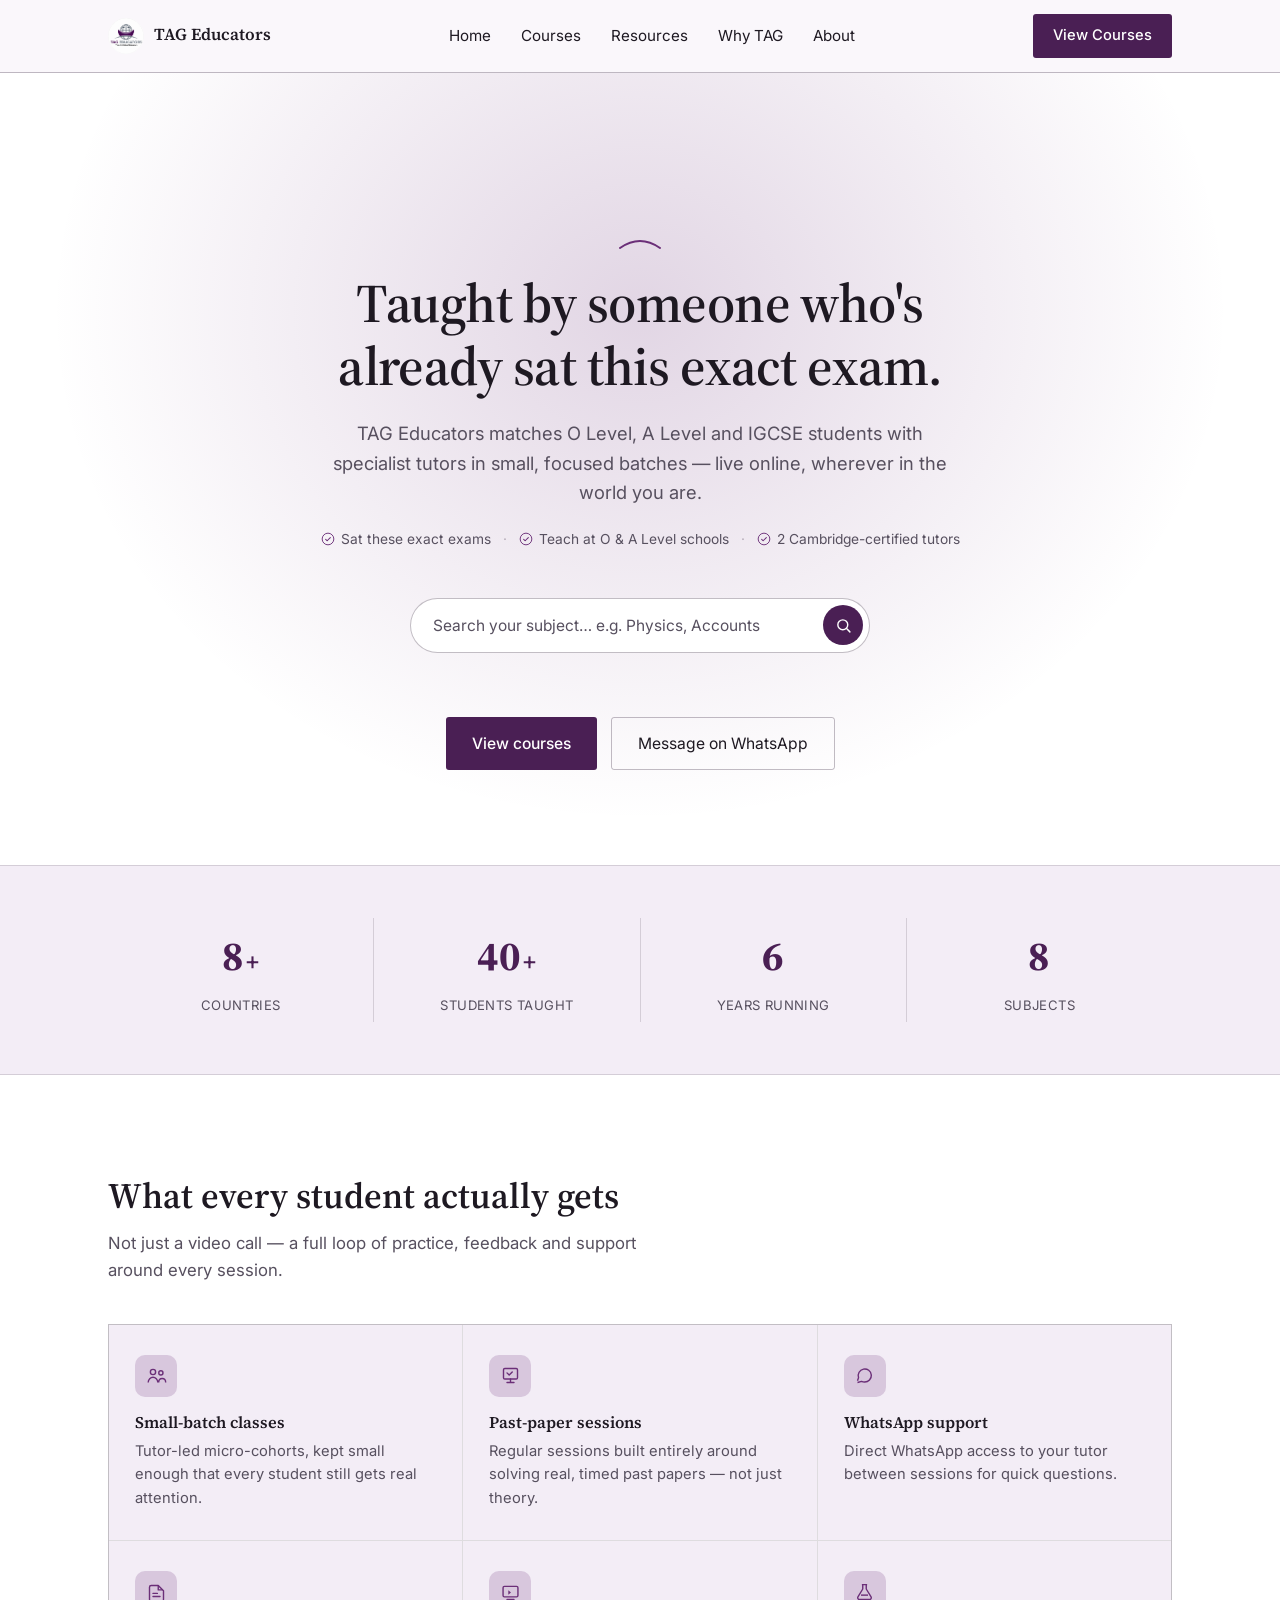
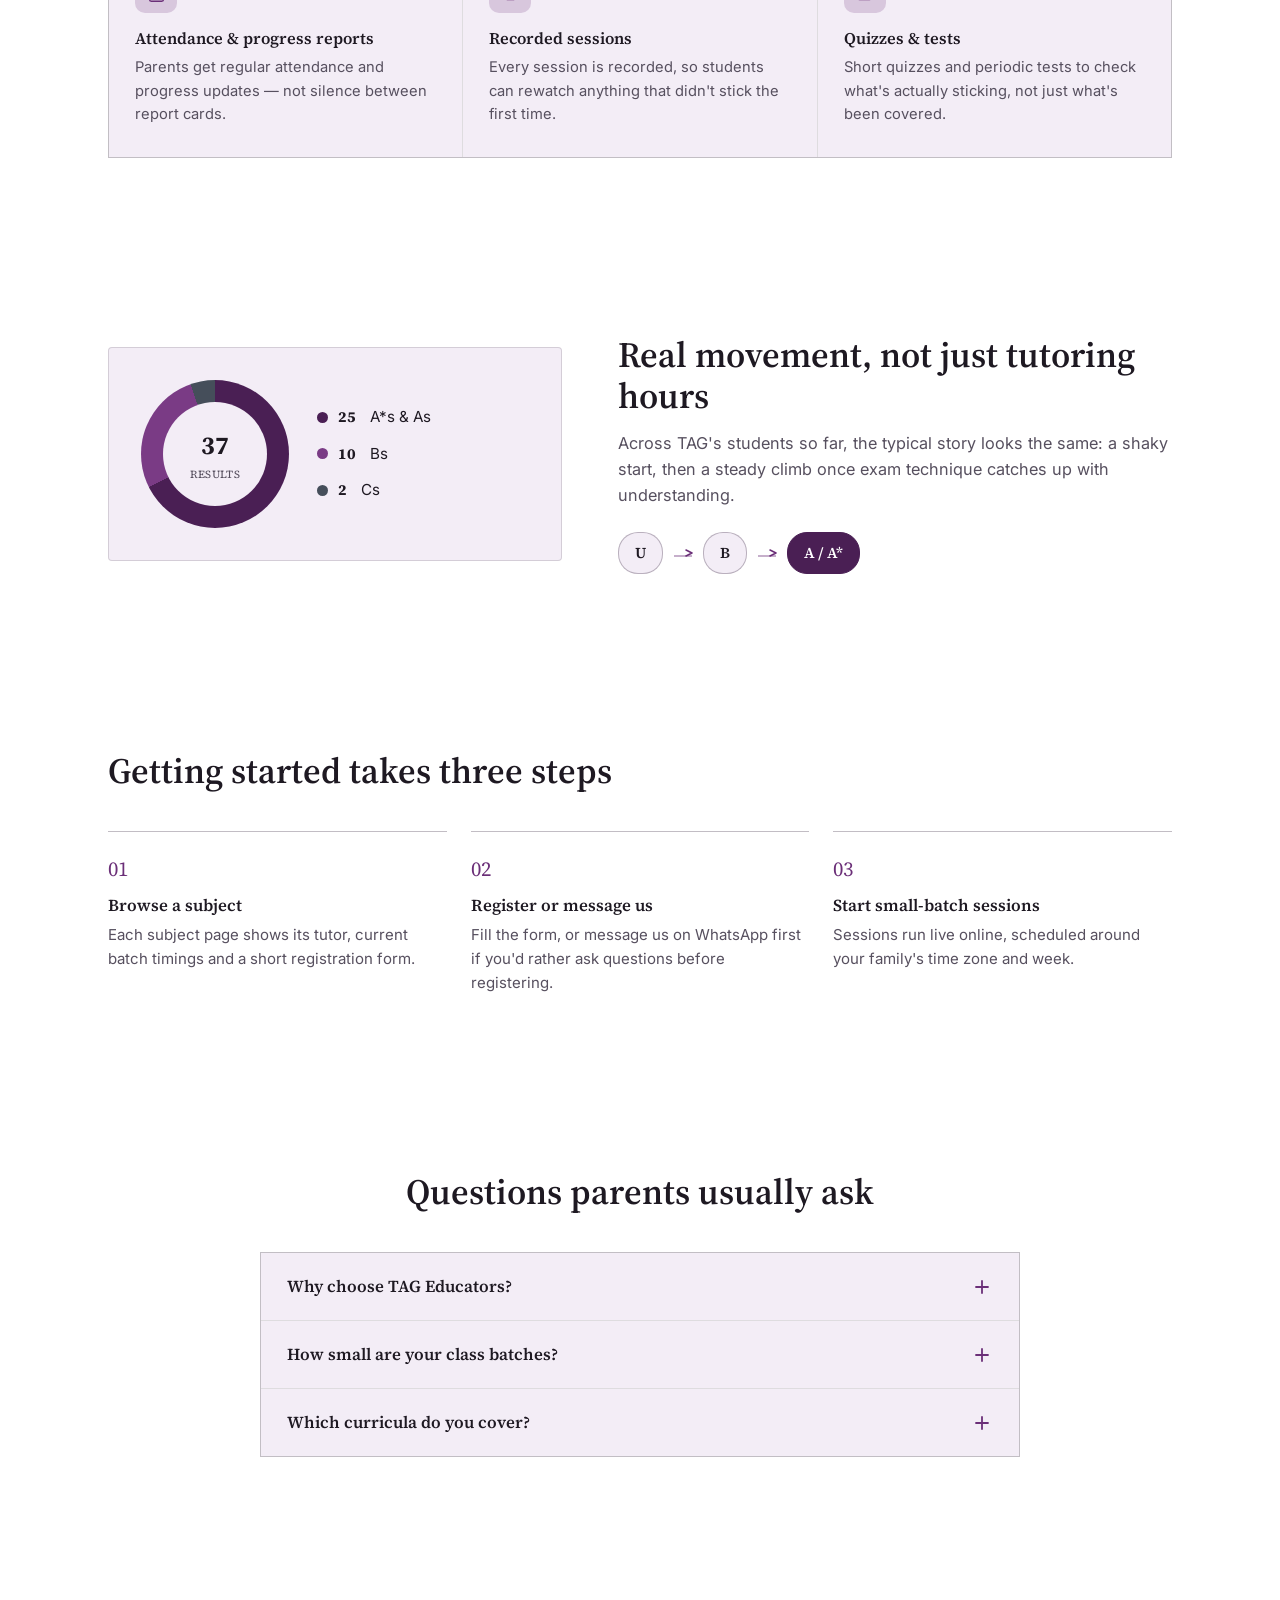
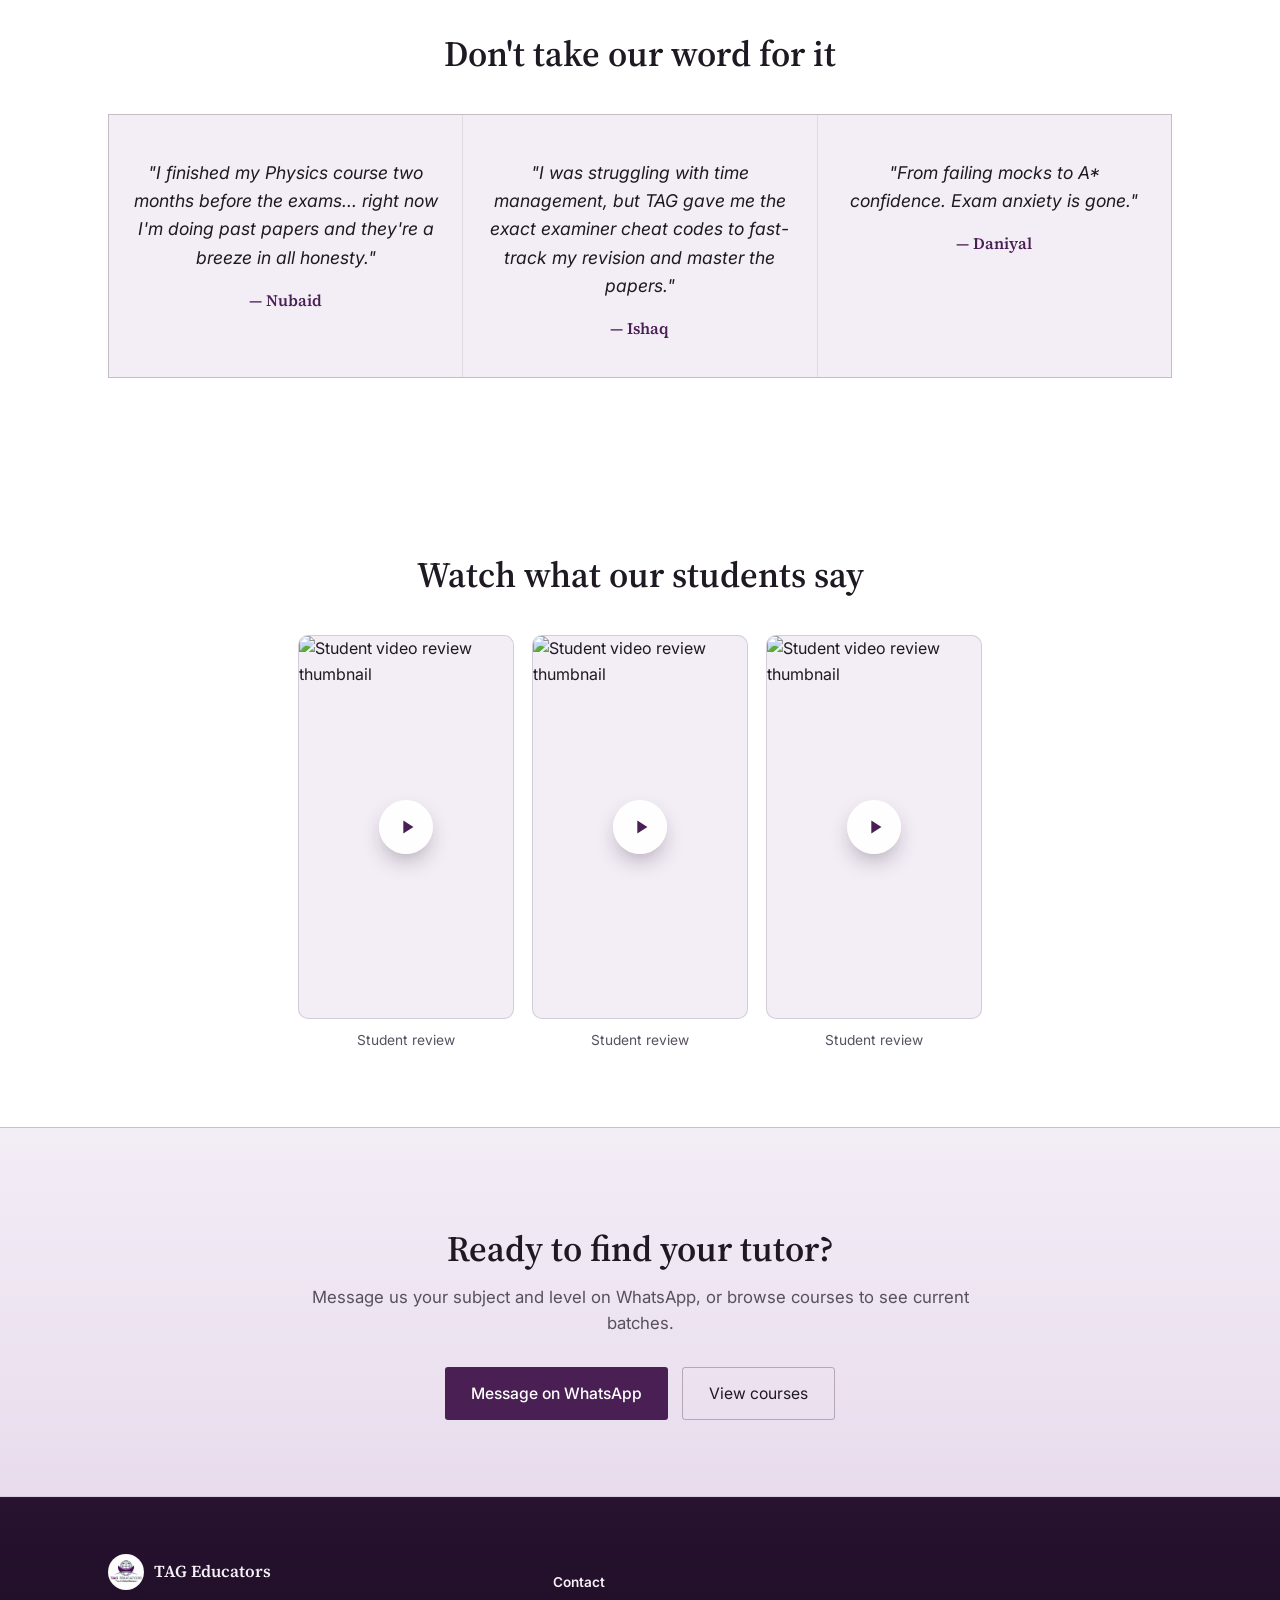
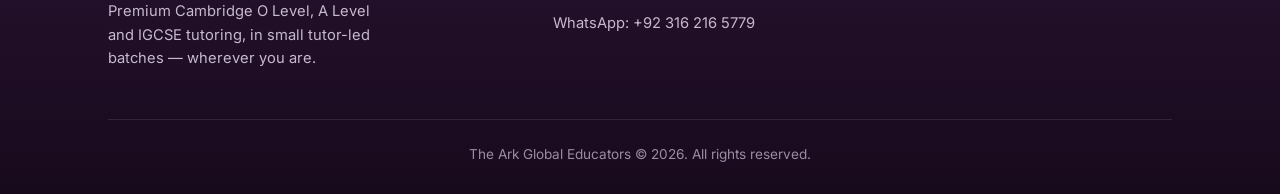
==== commit b863bc15: "Add files via upload" ====
--- a/index.html
+++ b/index.html
@@ -23,6 +23,7 @@
     <ul class="nav-links" id="navLinks">
       <li><a href="#top">Home</a></li>
       <li><a href="courses.html">Courses</a></li>
+      <li><a href="resources.html">Resources</a></li>
       <li><a href="#why">Why TAG</a></li>
       <li><a href="about.html">About</a></li>
     </ul>
@@ -238,6 +239,44 @@
     </div>
   </section>
 
+  <!-- ================= VIDEO REVIEWS ================= -->
+  <section id="videoReviews">
+    <div class="wrap">
+      <div class="section-head center">
+        <h2>Watch what our students say</h2>
+      </div>
+      <div class="review-track reveal-stagger">
+        <div class="review-card">
+          <div class="review-frame" data-video-id="JyN2aHMN-F4" role="button" tabindex="0" aria-label="Play student video review">
+            <img class="review-thumb" src="https://i.ytimg.com/vi/JyN2aHMN-F4/hqdefault.jpg" alt="Student video review thumbnail" loading="lazy">
+            <button class="review-play" tabindex="-1" aria-hidden="true" type="button">
+              <svg width="22" height="22" viewBox="0 0 24 24" fill="none"><path d="M8 5v14l11-7-11-7z" fill="currentColor"/></svg>
+            </button>
+          </div>
+          <p class="review-caption">Student review</p>
+        </div>
+        <div class="review-card">
+          <div class="review-frame" data-video-id="2fgcnol0mC8" role="button" tabindex="0" aria-label="Play student video review">
+            <img class="review-thumb" src="https://i.ytimg.com/vi/2fgcnol0mC8/hqdefault.jpg" alt="Student video review thumbnail" loading="lazy">
+            <button class="review-play" tabindex="-1" aria-hidden="true" type="button">
+              <svg width="22" height="22" viewBox="0 0 24 24" fill="none"><path d="M8 5v14l11-7-11-7z" fill="currentColor"/></svg>
+            </button>
+          </div>
+          <p class="review-caption">Student review</p>
+        </div>
+        <div class="review-card">
+          <div class="review-frame" data-video-id="M2CvbPVrefY" role="button" tabindex="0" aria-label="Play student video review">
+            <img class="review-thumb" src="https://i.ytimg.com/vi/M2CvbPVrefY/hqdefault.jpg" alt="Student video review thumbnail" loading="lazy">
+            <button class="review-play" tabindex="-1" aria-hidden="true" type="button">
+              <svg width="22" height="22" viewBox="0 0 24 24" fill="none"><path d="M8 5v14l11-7-11-7z" fill="currentColor"/></svg>
+            </button>
+          </div>
+          <p class="review-caption">Student review</p>
+        </div>
+      </div>
+    </div>
+  </section>
+
   <!-- ================= FINAL CTA ================= -->
   <section class="cta-band reveal">
     <div class="wrap">
--- a/styles.css
+++ b/styles.css
@@ -247,7 +247,7 @@
 .hero-search{
   position:relative;
   display:flex;align-items:center;gap:8px;
-  max-width:460px;margin:30px auto 0;
+  max-width:460px;margin:48px auto 0;
   background:#fff;
   border:1px solid var(--line-strong);
   border-radius:40px;
@@ -414,6 +414,37 @@
 .testimonial-author{font-family:var(--serif);font-weight:600;color:var(--plum);font-size:1rem;margin-top:16px;}
 .stats-note{text-align:center;font-size:0.82rem;color:var(--text-muted);margin-top:20px;opacity:0.7;}
 
+/* ---------- Video reviews (YouTube, homepage) ---------- */
+.review-track{
+  display:flex;gap:18px;justify-content:center;flex-wrap:wrap;
+}
+.review-card{flex:0 0 auto;width:216px;}
+.review-frame{
+  position:relative;
+  aspect-ratio:9/16;
+  border-radius:10px;
+  overflow:hidden;
+  background:var(--bg-panel);
+  border:1px solid var(--line);
+  cursor:pointer;
+}
+.review-thumb{width:100%;height:100%;object-fit:cover;display:block;}
+.review-play{
+  position:absolute;inset:0;margin:auto;
+  width:54px;height:54px;border-radius:50%;
+  background:rgba(255,255,255,0.94);color:var(--plum);
+  border:none;display:flex;align-items:center;justify-content:center;
+  cursor:pointer;box-shadow:0 10px 24px -8px rgba(30,20,35,0.45);
+  transition:transform .15s ease;
+}
+.review-play svg{margin-left:2px;}
+.review-frame:hover .review-play{transform:scale(1.08);}
+.review-caption{margin-top:10px;font-size:0.86rem;color:var(--text-muted);text-align:center;}
+@media (max-width:640px){
+  .review-track{flex-wrap:nowrap;overflow-x:auto;justify-content:flex-start;padding-bottom:8px;}
+  .review-card{width:168px;}
+}
+
 /* ---------- Final CTA band ---------- */
 .cta-band{
   background:linear-gradient(180deg, var(--bg-panel), var(--bg-panel-2));
@@ -592,6 +623,52 @@
 .about-cta{text-align:left;margin-top:52px;padding-top:36px;border-top:1px solid var(--line);}
 @media (max-width:900px){.about-points{grid-template-columns:1fr;gap:28px;}}
 @media (max-width:640px){.about-hero{padding:120px 0 10px;}.about-hero h1{font-size:2rem;max-width:none;}}
+
+/* =====================================================================
+   Resources page
+   ===================================================================== */
+.resources-hero{padding:150px 0 36px;text-align:center;}
+.resources-hero h1{font-size:var(--fs-hero);}
+.resources-hero p{margin:14px auto 0;font-size:1.05rem;max-width:56ch;}
+
+.resources-grid{display:grid;grid-template-columns:repeat(3,1fr);gap:18px;}
+.resource-card{
+  border:1px solid var(--line);
+  background:var(--bg-panel);
+  padding:26px 24px;
+  border-radius:4px;
+}
+.resource-card .icon{
+  width:40px;height:40px;border-radius:10px;
+  background:color-mix(in srgb, var(--plum-glow) 20%, transparent);
+  color:var(--plum-glow);
+  display:flex;align-items:center;justify-content:center;
+  margin-bottom:14px;
+}
+.resource-card .icon svg{width:20px;height:20px;}
+.resource-card h3{font-size:var(--fs-h3);font-weight:600;color:var(--text);margin-bottom:14px;}
+.resource-list{border-top:1px solid var(--line-strong);}
+.resource-item{
+  display:flex;align-items:center;justify-content:space-between;gap:12px;
+  padding:13px 2px;border-bottom:1px solid var(--line);
+  text-decoration:none;transition:color .15s ease;
+}
+.resource-item:hover{color:var(--plum-glow);}
+.resource-item-title{font-size:0.94rem;color:var(--text);}
+.resource-item:hover .resource-item-title{color:var(--plum-glow);}
+.resource-item-type{
+  flex-shrink:0;font-size:0.72rem;font-weight:600;letter-spacing:0.03em;text-transform:uppercase;
+  color:var(--text-muted);border:1px solid var(--line-strong);border-radius:20px;padding:3px 10px;
+}
+.resource-empty{font-size:0.92rem;color:var(--text-muted);}
+.resources-note{text-align:center;font-size:0.85rem;color:var(--text-muted);margin-top:26px;}
+
+@media (max-width:900px){.resources-grid{grid-template-columns:repeat(2,1fr);}}
+@media (max-width:640px){
+  .resources-hero{padding:120px 0 28px;}
+  .resources-hero h1{font-size:2rem;}
+  .resources-grid{grid-template-columns:1fr;}
+}
 
 /* =====================================================================
    Page-to-page transition
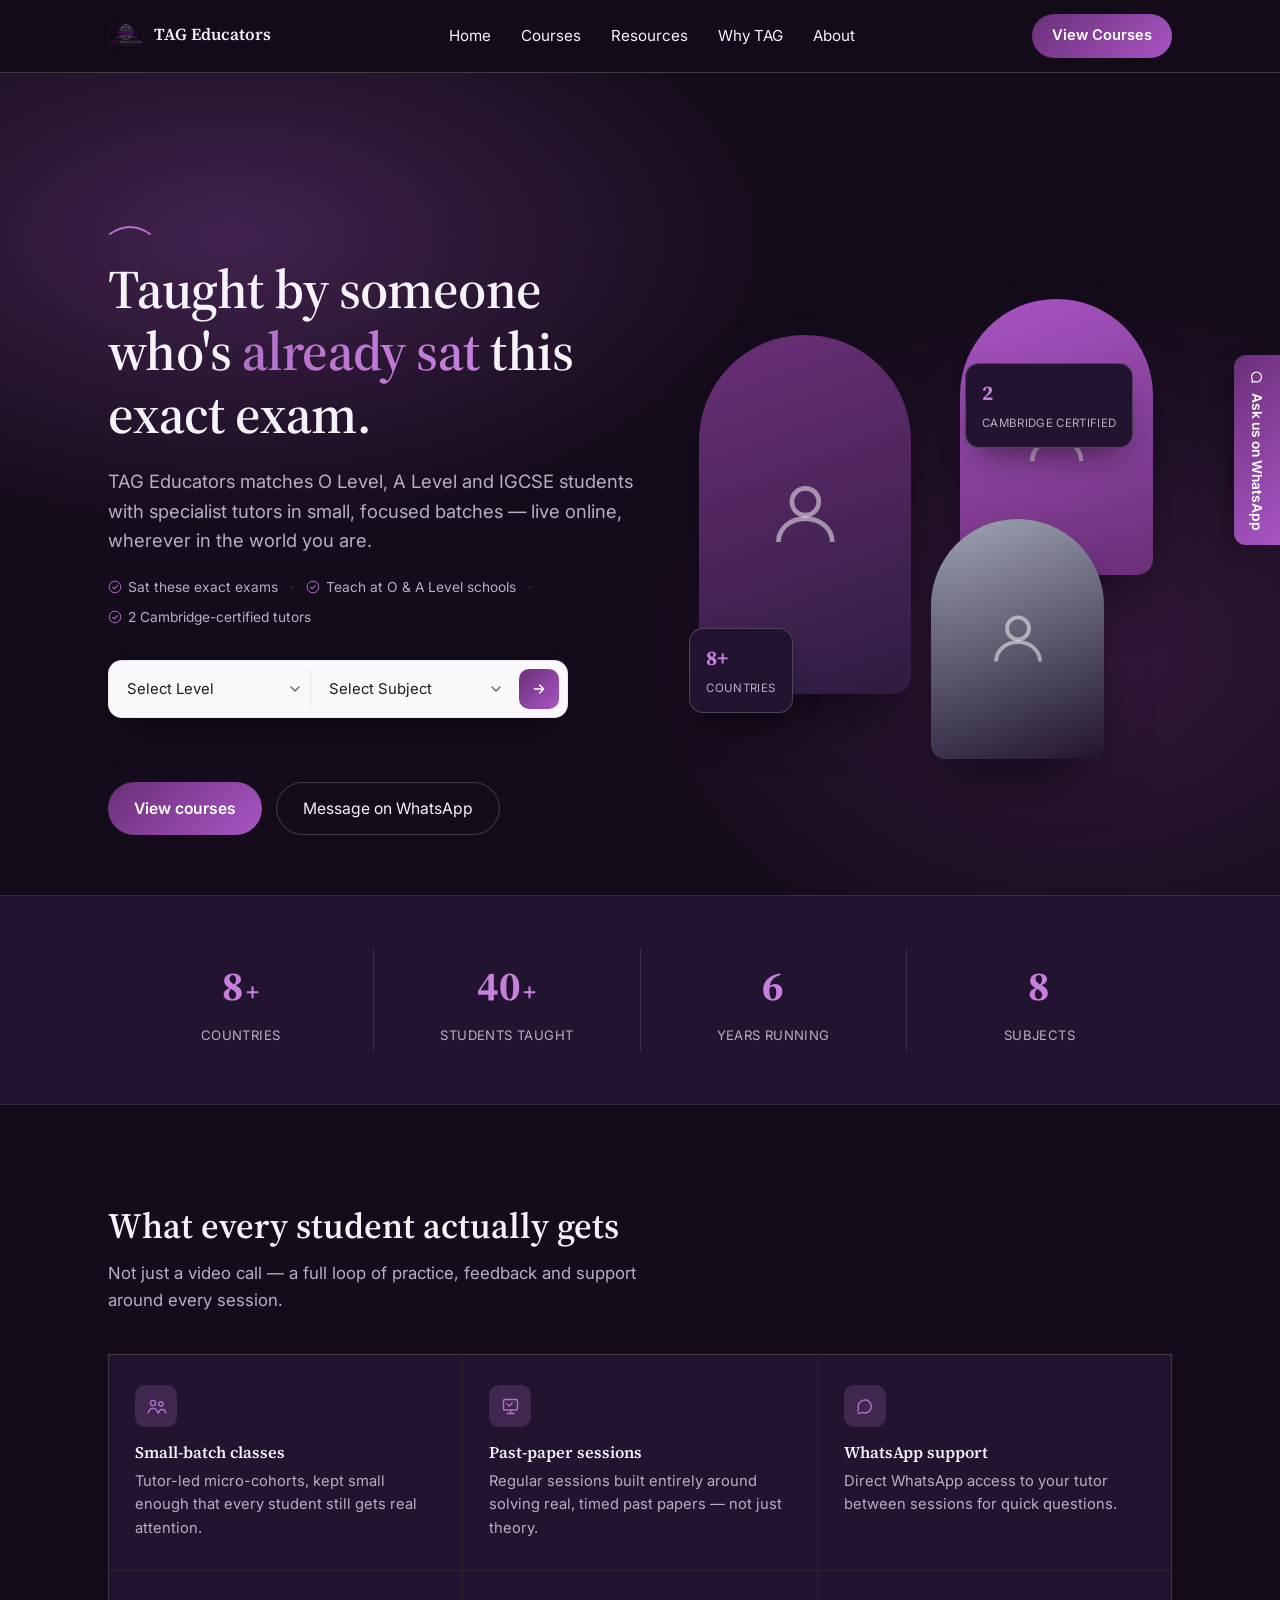
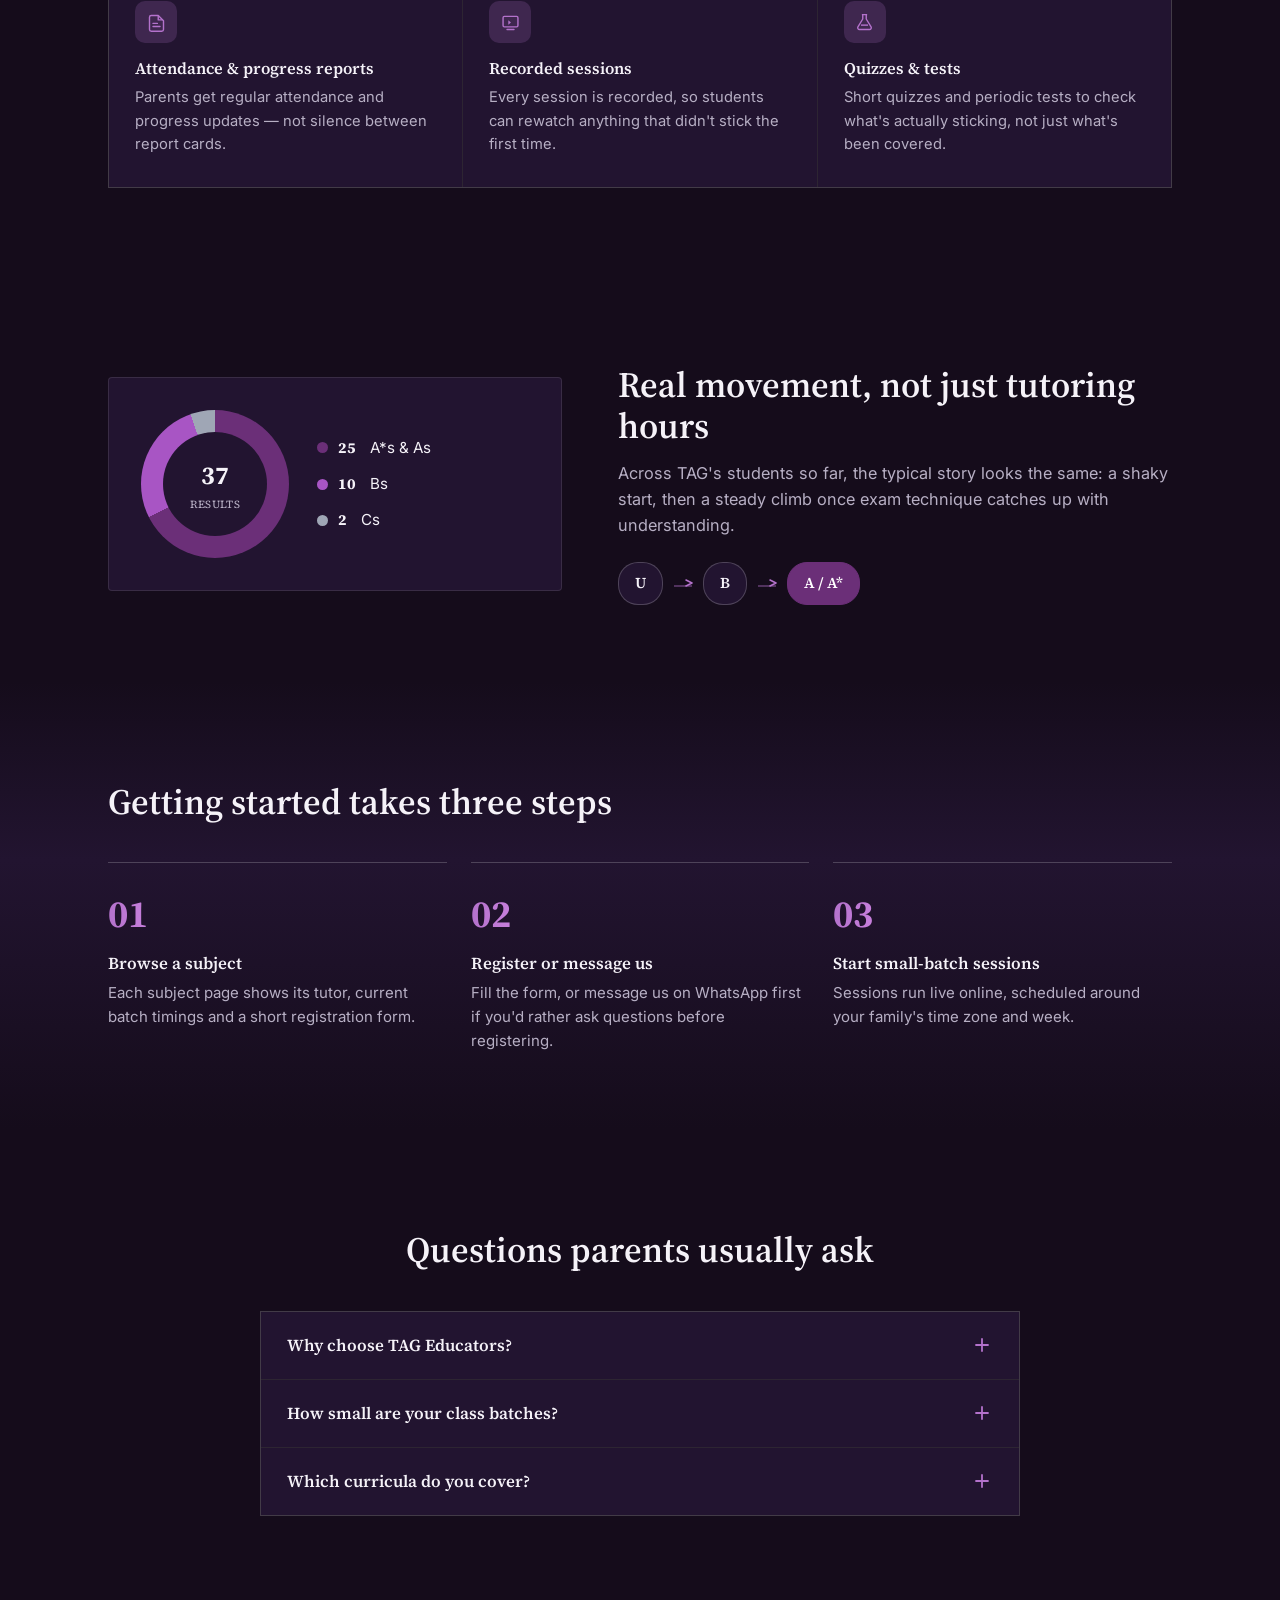
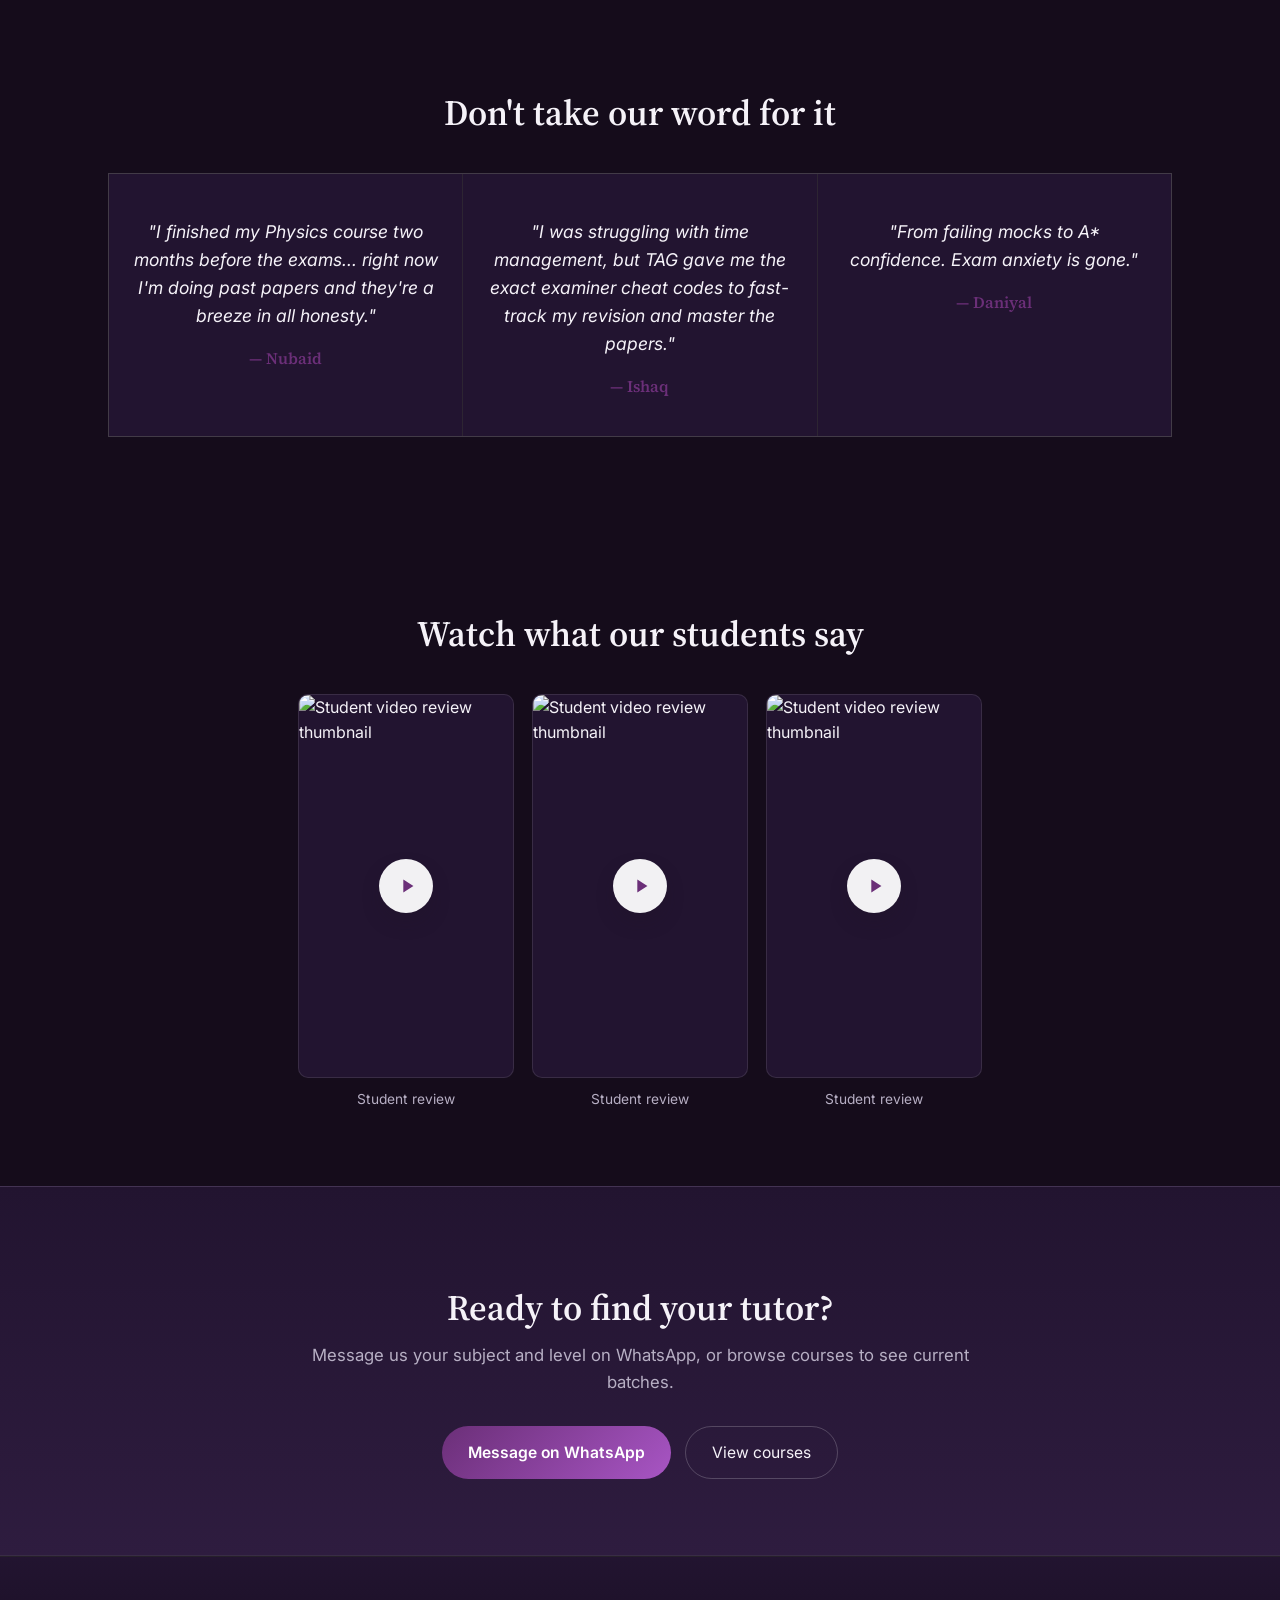
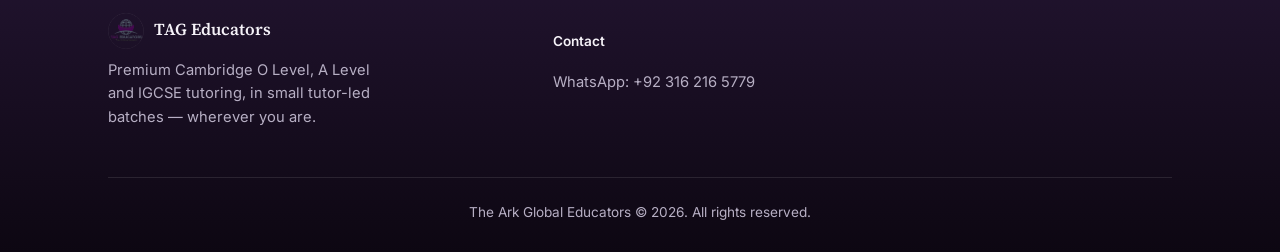
==== commit a715d83f: "Add files via upload" ====
--- a/index.html
+++ b/index.html
@@ -13,11 +13,15 @@
 <script>if(sessionStorage.getItem('tagEntering')==='1'){document.documentElement.classList.add('tag-arriving');}</script>
 </head>
 <body>
+<a href="https://wa.me/923162165779" target="_blank" rel="noopener" class="ask-tab">
+  <svg width="16" height="16" viewBox="0 0 24 24" fill="none"><path d="M4 20l1.2-3.6A7.5 7.5 0 1112 19.5a7.4 7.4 0 01-3.4-.8L4 20" stroke="currentColor" stroke-width="1.8" stroke-linejoin="round"/></svg>
+  Ask us on WhatsApp
+</a>
 
 <header>
   <nav>
     <a href="#top" class="brand">
-      <img src="logo.png" alt="TAG Educators logo">
+      <img src="logo-transparent.png" alt="TAG Educators logo">
       <span>TAG Educators</span>
     </a>
     <ul class="nav-links" id="navLinks">
@@ -38,27 +42,57 @@
 
   <!-- ================= HERO ================= -->
   <section class="hero" id="heroSection">
-    <div class="hero-content wrap">
-      <svg class="arc-mark" viewBox="0 0 44 13" aria-hidden="true"><path d="M2 11 Q22 -3 42 11"/></svg>
-      <h1>Taught by someone who's already sat this exact exam.</h1>
-      <p class="hero-sub">TAG Educators matches O Level, A Level and IGCSE students with specialist tutors in small, focused batches — live online, wherever in the world you are.</p>
-      <div class="trust-strip">
-        <span><svg width="14" height="14" viewBox="0 0 24 24" fill="none"><circle cx="12" cy="12" r="10" stroke="currentColor" stroke-width="1.6"/><path d="M8 12.5l2.5 2.5L16 9.5" stroke="currentColor" stroke-width="1.8" stroke-linecap="round" stroke-linejoin="round"/></svg>Sat these exact exams</span>
-        <span class="dot-sep">&middot;</span>
-        <span><svg width="14" height="14" viewBox="0 0 24 24" fill="none"><circle cx="12" cy="12" r="10" stroke="currentColor" stroke-width="1.6"/><path d="M8 12.5l2.5 2.5L16 9.5" stroke="currentColor" stroke-width="1.8" stroke-linecap="round" stroke-linejoin="round"/></svg>Teach at O &amp; A Level schools</span>
-        <span class="dot-sep">&middot;</span>
-        <span><svg width="14" height="14" viewBox="0 0 24 24" fill="none"><circle cx="12" cy="12" r="10" stroke="currentColor" stroke-width="1.6"/><path d="M8 12.5l2.5 2.5L16 9.5" stroke="currentColor" stroke-width="1.8" stroke-linecap="round" stroke-linejoin="round"/></svg>2 Cambridge-certified tutors</span>
-      </div>
-      <form class="hero-search" id="heroSearch" role="search" aria-label="Search a subject">
-        <input type="text" id="heroSearchInput" placeholder="Search your subject… e.g. Physics, Accounts" autocomplete="off">
-        <button type="submit" aria-label="Search">
-          <svg width="17" height="17" viewBox="0 0 24 24" fill="none"><circle cx="11" cy="11" r="7" stroke="currentColor" stroke-width="2"/><path d="M21 21l-4.3-4.3" stroke="currentColor" stroke-width="2" stroke-linecap="round"/></svg>
-        </button>
-      </form>
-      <p class="hero-search-status" id="heroSearchStatus" aria-live="polite"></p>
-      <div class="btn-row">
-        <a href="courses.html" class="btn-primary">View courses</a>
-        <a href="https://wa.me/923162165779" target="_blank" rel="noopener" class="btn-secondary">Message on WhatsApp</a>
+    <div class="hero-grid wrap">
+      <div class="hero-copy">
+        <svg class="arc-mark" viewBox="0 0 44 13" aria-hidden="true"><path d="M2 11 Q22 -3 42 11"/></svg>
+        <h1>Taught by someone who's <span class="grad-text">already sat</span> this exact exam.</h1>
+        <p class="hero-sub">TAG Educators matches O Level, A Level and IGCSE students with specialist tutors in small, focused batches — live online, wherever in the world you are.</p>
+        <div class="trust-strip">
+          <span><svg width="14" height="14" viewBox="0 0 24 24" fill="none"><circle cx="12" cy="12" r="10" stroke="currentColor" stroke-width="1.6"/><path d="M8 12.5l2.5 2.5L16 9.5" stroke="currentColor" stroke-width="1.8" stroke-linecap="round" stroke-linejoin="round"/></svg>Sat these exact exams</span>
+          <span class="dot-sep">&middot;</span>
+          <span><svg width="14" height="14" viewBox="0 0 24 24" fill="none"><circle cx="12" cy="12" r="10" stroke="currentColor" stroke-width="1.6"/><path d="M8 12.5l2.5 2.5L16 9.5" stroke="currentColor" stroke-width="1.8" stroke-linecap="round" stroke-linejoin="round"/></svg>Teach at O &amp; A Level schools</span>
+          <span class="dot-sep">&middot;</span>
+          <span><svg width="14" height="14" viewBox="0 0 24 24" fill="none"><circle cx="12" cy="12" r="10" stroke="currentColor" stroke-width="1.6"/><path d="M8 12.5l2.5 2.5L16 9.5" stroke="currentColor" stroke-width="1.8" stroke-linecap="round" stroke-linejoin="round"/></svg>2 Cambridge-certified tutors</span>
+        </div>
+        <form class="hero-search" id="heroSearch" role="search" aria-label="Find a subject">
+          <select id="heroLevelSelect" aria-label="Select level">
+            <option value="">Select Level</option>
+            <option value="O Level">O Level</option>
+            <option value="A Level">A Level</option>
+            <option value="IGCSE">IGCSE</option>
+          </select>
+          <select id="heroSubjectSelect" aria-label="Select subject">
+            <option value="">Select Subject</option>
+          </select>
+          <button type="submit" aria-label="Go">
+            <svg width="16" height="16" viewBox="0 0 24 24" fill="none"><path d="M5 12h14M13 6l6 6-6 6" stroke="currentColor" stroke-width="2" stroke-linecap="round" stroke-linejoin="round"/></svg>
+          </button>
+        </form>
+        <p class="hero-search-status" id="heroSearchStatus" aria-live="polite"></p>
+        <div class="btn-row">
+          <a href="courses.html" class="btn-primary">View courses</a>
+          <a href="https://wa.me/923162165779" target="_blank" rel="noopener" class="btn-secondary">Message on WhatsApp</a>
+        </div>
+      </div>
+      <div class="hero-visual" aria-hidden="true">
+        <div class="hero-arch a1">
+          <div class="hero-arch-photo">
+            <!-- Real, consented tutor/student photo goes here — swap for <img src="..."> -->
+            <svg viewBox="0 0 24 24" fill="none"><circle cx="12" cy="8" r="4" stroke="currentColor" stroke-width="1.4"/><path d="M4 20c0-4 3.5-7 8-7s8 3 8 7" stroke="currentColor" stroke-width="1.4"/></svg>
+          </div>
+        </div>
+        <div class="hero-arch a2">
+          <div class="hero-arch-photo">
+            <svg viewBox="0 0 24 24" fill="none"><circle cx="12" cy="8" r="4" stroke="currentColor" stroke-width="1.4"/><path d="M4 20c0-4 3.5-7 8-7s8 3 8 7" stroke="currentColor" stroke-width="1.4"/></svg>
+          </div>
+        </div>
+        <div class="hero-arch a3">
+          <div class="hero-arch-photo">
+            <svg viewBox="0 0 24 24" fill="none"><circle cx="12" cy="8" r="4" stroke="currentColor" stroke-width="1.4"/><path d="M4 20c0-4 3.5-7 8-7s8 3 8 7" stroke="currentColor" stroke-width="1.4"/></svg>
+          </div>
+        </div>
+        <div class="hero-badge hb1"><span class="n">8+</span><span class="l">Countries</span></div>
+        <div class="hero-badge hb2"><span class="n">2</span><span class="l">Cambridge Certified</span></div>
       </div>
     </div>
   </section>
@@ -296,7 +330,7 @@
     <div class="footer-grid">
       <div class="footer-brand">
         <a href="#top" class="brand">
-          <img src="logo.png" alt="TAG Educators logo" style="height:36px;width:36px;">
+          <img src="logo-transparent.png" alt="TAG Educators logo" style="height:36px;width:36px;">
           <span>TAG Educators</span>
         </a>
         <p>Premium Cambridge O Level, A Level and IGCSE tutoring, in small tutor-led batches — wherever you are.</p>
--- a/styles.css
+++ b/styles.css
@@ -5,18 +5,22 @@
    transition moment between pages. Everything else stays quiet. */
 
 :root{
-  --bg: #FFFFFF;
-  --bg-panel: #F3EDF6;
-  --bg-panel-2: #E8DCEC;
-  --line: rgba(37,20,44,0.15);
-  --line-strong: rgba(37,20,44,0.28);
-  --plum: #4A1F54;
-  --plum-light: #7A3B85;
-  --plum-glow: #6B2F78;
-  --slate: #454E5A;
-  --gold: #4A1F54;
-  --text: #1E1922;
-  --text-muted: #57505F;
+  --bg: #150C1B;
+  --bg-panel: #221430;
+  --bg-panel-2: #2E1C3F;
+  --line: rgba(255,255,255,0.10);
+  --line-strong: rgba(255,255,255,0.20);
+  --plum: #6B2F78;
+  --plum-light: #A855C4;
+  --plum-glow: #B472CC;
+  --slate: #9FA6B5;
+  --gold: #C77FDC;
+  --text: #F5F2F8;
+  --text-muted: #B7AFC4;
+  --ink: #1E1922;
+  --ink-muted: #6A6374;
+  --danger: #E8899E;
+  --success: #7FCB9A;
 
   --serif: 'Source Serif 4', ui-serif, Georgia, serif;
   --sans: 'Inter', system-ui, sans-serif;
@@ -73,7 +77,7 @@
 header{
   position:sticky;
   top:0;
-  background:rgba(250,247,251,0.92);
+  background:rgba(21,12,27,0.85);
   backdrop-filter:blur(10px);
   border-bottom:1px solid var(--line-strong);
   z-index:50;
@@ -101,43 +105,43 @@
 }
 .nav-links a:hover{border-color:var(--plum-glow);color:var(--plum-glow);}
 .nav-cta{
-  background:var(--plum);
+  background:linear-gradient(135deg, var(--plum), var(--plum-light));
   color:#fff;
   padding:10px 20px;
-  border-radius:3px;
+  border-radius:30px;
   text-decoration:none;
   font-size:0.92rem;
-  font-weight:500;
-  transition:background .15s ease;
+  font-weight:600;
+  transition:filter .15s ease, transform .15s ease;
   white-space:nowrap;
   flex-shrink:0;
 }
-.nav-cta:hover{background:var(--plum-light);}
+.nav-cta:hover{filter:brightness(1.12);transform:translateY(-1px);}
 .menu-btn{display:none;background:none;border:none;cursor:pointer;padding:6px;flex-shrink:0;}
 .menu-btn span{display:block;width:22px;height:2px;background:var(--text);margin:5px 0;}
 
 /* ---------- Buttons ---------- */
 .btn-primary{
-  background:var(--plum);
+  background:linear-gradient(135deg, var(--plum), var(--plum-light));
   color:#fff;
   padding:13px 26px;
-  border-radius:3px;
+  border-radius:30px;
   text-decoration:none;
   font-size:0.98rem;
-  font-weight:500;
+  font-weight:600;
   display:inline-flex;
   align-items:center;
   gap:9px;
   border:none;
   cursor:pointer;
-  transition:background .15s ease, transform .15s ease;
-}
-.btn-primary:hover{background:var(--plum-light);transform:translateY(-1px);}
+  transition:filter .15s ease, transform .15s ease;
+}
+.btn-primary:hover{filter:brightness(1.12);transform:translateY(-1px);}
 .btn-primary:disabled{opacity:0.6;cursor:not-allowed;transform:none;}
 .btn-secondary{
   padding:13px 26px;
   border:1px solid var(--line-strong);
-  border-radius:3px;
+  border-radius:30px;
   text-decoration:none;
   font-size:0.98rem;
   color:var(--text);
@@ -185,24 +189,23 @@
 
 /* ---------- Footer ---------- */
 footer{
-  background:linear-gradient(180deg, #271230, #180A1D);
-  border-top:1px solid rgba(255,255,255,0.08);
+  background:linear-gradient(180deg, var(--bg-panel), #0D0712);
+  border-top:1px solid var(--line);
   padding:56px 0 28px;
 }
-footer h1,footer h2,footer h3,footer .brand span{color:#F5F1F6;}
 .footer-grid{display:grid;grid-template-columns:1.4fr 1fr 1fr;gap:40px;}
-.footer-brand .arc-mark{margin:16px 0 0;stroke:#B27BC0;}
-.footer-brand p{margin-top:10px;font-size:0.92rem;max-width:32ch;color:#C7B9CE;}
-.footer-col h4{font-size:0.85rem;font-weight:600;margin-bottom:16px;color:#F5F1F6;}
+.footer-brand .arc-mark{margin:16px 0 0;}
+.footer-brand p{margin-top:10px;font-size:0.92rem;max-width:32ch;}
+.footer-col h4{font-size:0.85rem;font-weight:600;margin-bottom:16px;color:var(--text);}
 .footer-col ul{list-style:none;margin:0;padding:0;display:flex;flex-direction:column;gap:10px;}
-.footer-col a{text-decoration:none;font-size:0.92rem;color:#C7B9CE;transition:color .15s ease;}
-.footer-col a:hover{color:#D9A8E6;}
+.footer-col a{text-decoration:none;font-size:0.92rem;color:var(--text-muted);transition:color .15s ease;}
+.footer-col a:hover{color:var(--plum-glow);}
 .footer-bottom{
   margin-top:48px;
   padding-top:24px;
-  border-top:1px solid rgba(255,255,255,0.1);
+  border-top:1px solid var(--line);
   font-size:0.85rem;
-  color:#9C8BA3;
+  color:var(--text-muted);
   text-align:center;
 }
 
@@ -214,27 +217,76 @@
   min-height:88vh;
   display:flex;
   align-items:center;
-  padding:130px 0 60px;
+  padding:150px 0 60px;
   overflow:hidden;
 }
-.hero-canvas{position:absolute;inset:0;width:100%;height:100%;z-index:0;}
 .hero::after{
   content:"";
   position:absolute;
   inset:0;
-  background:radial-gradient(ellipse at 50% 30%, rgba(107,47,120,0.20), transparent 65%);
+  background:
+    radial-gradient(ellipse 60% 50% at 18% 20%, color-mix(in srgb, var(--plum-light) 30%, transparent), transparent 70%),
+    radial-gradient(ellipse 50% 60% at 85% 70%, color-mix(in srgb, var(--plum) 35%, transparent), transparent 70%);
   pointer-events:none;
   z-index:0;
 }
-.hero-content{position:relative;z-index:1;text-align:center;max-width:760px;margin:0 auto;}
-.hero-content .arc-mark{margin:0 auto 22px;}
-.hero h1{font-size:var(--fs-hero);letter-spacing:-0.01em;}
-.hero-sub{margin:22px auto 0;font-size:1.15rem;max-width:52ch;}
-.hero .btn-row{margin-top:34px;}
+.hero-grid{
+  position:relative;z-index:1;
+  display:grid;grid-template-columns:1.05fr 0.95fr;gap:48px;align-items:center;
+}
+.hero-copy h1{font-size:var(--fs-hero);letter-spacing:-0.01em;text-align:left;}
+.hero-copy .arc-mark{margin:0 0 22px;}
+.grad-text{
+  background:linear-gradient(90deg, var(--plum-glow), var(--gold));
+  -webkit-background-clip:text;background-clip:text;color:transparent;
+}
+.hero-sub{margin:22px 0 0;font-size:1.15rem;max-width:52ch;text-align:left;}
+.hero .btn-row{margin-top:34px;justify-content:flex-start;}
+.trust-strip{justify-content:flex-start;}
+
+/* ---------- Hero photo collage (arches + badges) ---------- */
+/* Real tutor/student photos go in the .hero-arch-photo divs — swap the
+   placeholder glyph for an <img> once real, consented photos are ready. */
+.hero-visual{position:relative;height:460px;}
+.hero-arch{
+  position:absolute;
+  border-radius:120px 120px 20px 20px;
+  overflow:hidden;
+  box-shadow:0 30px 60px -20px rgba(0,0,0,0.6);
+}
+.hero-arch-photo{
+  width:100%;height:100%;
+  display:flex;align-items:center;justify-content:center;
+  color:rgba(255,255,255,0.5);
+}
+.hero-arch-photo svg{width:38%;height:38%;}
+.hero-arch.a1{width:44%;height:78%;left:2%;top:8%;background:linear-gradient(160deg, var(--plum), var(--bg-panel-2));z-index:2;}
+.hero-arch.a2{width:40%;height:60%;right:4%;top:0;background:linear-gradient(160deg, var(--plum-light), var(--plum));z-index:1;}
+.hero-arch.a3{width:36%;height:52%;right:14%;bottom:0;background:linear-gradient(160deg, var(--slate), var(--bg-panel));z-index:1;}
+.hero-badge{
+  position:absolute;
+  background:var(--bg-panel);
+  border:1px solid var(--line-strong);
+  border-radius:14px;
+  padding:12px 16px;
+  box-shadow:0 16px 34px -14px rgba(0,0,0,0.6);
+  z-index:3;
+}
+.hero-badge .n{font-family:var(--serif);font-weight:700;font-size:1.3rem;color:var(--gold);display:block;}
+.hero-badge .l{font-size:0.72rem;color:var(--text-muted);text-transform:uppercase;letter-spacing:0.03em;}
+.hero-badge.hb1{left:0;bottom:10%;}
+.hero-badge.hb2{right:8%;top:14%;}
+@media (max-width:900px){
+  .hero-grid{grid-template-columns:1fr;}
+  .hero-copy h1,.hero-sub{text-align:center;}
+  .hero-copy .arc-mark{margin:0 auto 22px;}
+  .hero .btn-row,.trust-strip{justify-content:center;}
+  .hero-visual{height:340px;max-width:420px;margin:0 auto;}
+}
 
 /* ---------- Hero trust strip (tutor credentials) ---------- */
 .trust-strip{
-  display:flex;flex-wrap:wrap;align-items:center;justify-content:center;
+  display:flex;flex-wrap:wrap;align-items:center;
   gap:8px 12px;margin-top:20px;
   font-size:0.86rem;color:var(--text-muted);
 }
@@ -244,40 +296,52 @@
 @media (max-width:640px){.trust-strip{font-size:0.8rem;gap:6px 10px;}}
 
 /* ---------- Hero subject search ---------- */
+/* Deliberately a bright card against the dark hero — the one "light" object
+   in the scene, same move the reference makes with its search box. */
 .hero-search{
   position:relative;
   display:flex;align-items:center;gap:8px;
-  max-width:460px;margin:48px auto 0;
-  background:#fff;
-  border:1px solid var(--line-strong);
-  border-radius:40px;
-  padding:6px 6px 6px 22px;
-  transition:box-shadow .2s ease, border-color .2s ease;
+  max-width:460px;margin:32px 0 0;
+  background:#FBF8FC;
+  border:1px solid rgba(0,0,0,0.06);
+  border-radius:14px;
+  padding:8px;
+  box-shadow:0 20px 40px -18px rgba(0,0,0,0.55);
+  transition:box-shadow .2s ease;
 }
 .hero-search:focus-within{
-  border-color:var(--plum-glow);
-  box-shadow:0 0 0 4px color-mix(in srgb, var(--plum-glow) 20%, transparent);
-}
-.hero-search input{
-  flex:1;border:none;outline:none;background:transparent;
-  font-family:var(--sans);font-size:0.97rem;color:var(--text);padding:11px 0;
-}
-.hero-search input::placeholder{color:var(--text-muted);}
+  box-shadow:0 20px 40px -18px rgba(0,0,0,0.55), 0 0 0 4px color-mix(in srgb, var(--plum-glow) 35%, transparent);
+}
+.hero-search select{
+  flex:1;min-width:0;border:none;outline:none;background:transparent;
+  font-family:var(--sans);font-size:0.93rem;color:var(--ink);padding:11px 10px;
+  border-right:1px solid rgba(0,0,0,0.08);
+  appearance:none;-webkit-appearance:none;
+  background-image:url("data:image/svg+xml,%3Csvg xmlns='http://www.w3.org/2000/svg' width='10' height='6' viewBox='0 0 10 6'%3E%3Cpath d='M1 1l4 4 4-4' stroke='%236A6374' stroke-width='1.5' fill='none' stroke-linecap='round' stroke-linejoin='round'/%3E%3C/svg%3E");
+  background-repeat:no-repeat;background-position:right 10px center;
+  padding-right:24px;cursor:pointer;
+}
+.hero-search select:last-of-type{border-right:none;}
 .hero-search button{
-  flex-shrink:0;width:40px;height:40px;border-radius:50%;border:none;
-  background:var(--plum);color:#fff;cursor:pointer;
+  flex-shrink:0;width:40px;height:40px;border-radius:10px;border:none;
+  background:linear-gradient(135deg, var(--plum), var(--plum-light));color:#fff;cursor:pointer;
   display:flex;align-items:center;justify-content:center;
-  transition:background .15s ease;
-}
-.hero-search button:hover{background:var(--plum-light);}
+  transition:filter .15s ease;
+}
+.hero-search button:hover{filter:brightness(1.12);}
 @keyframes searchPulse{
-  0%{box-shadow:0 0 0 0 color-mix(in srgb, var(--plum-glow) 45%, transparent);}
-  100%{box-shadow:0 0 0 16px color-mix(in srgb, var(--plum-glow) 0%, transparent);}
+  0%{box-shadow:0 20px 40px -18px rgba(0,0,0,0.55), 0 0 0 0 color-mix(in srgb, var(--plum-glow) 45%, transparent);}
+  100%{box-shadow:0 20px 40px -18px rgba(0,0,0,0.55), 0 0 0 16px color-mix(in srgb, var(--plum-glow) 0%, transparent);}
 }
 .hero-search.pulse{animation:searchPulse .55s ease;}
-.hero-search-status{margin-top:12px;font-size:0.87rem;min-height:1.3em;text-align:center;transition:opacity .2s ease;}
-.hero-search-status.success{color:var(--plum);}
-.hero-search-status.error{color:#9C3B52;}
+.hero-search-status{margin-top:12px;font-size:0.87rem;min-height:1.3em;text-align:left;transition:opacity .2s ease;}
+.hero-search-status.success{color:var(--plum-glow);}
+.hero-search-status.error{color:var(--danger);}
+@media (max-width:480px){
+  .hero-search{flex-wrap:wrap;}
+  .hero-search select{flex:1 1 100%;border-right:none;border-bottom:1px solid rgba(0,0,0,0.08);}
+  .hero-search button{margin-left:auto;}
+}
 
 /* ---------- Orbit strip (subjects, homepage) ---------- */
 #orbit{padding-top:64px;padding-bottom:64px;}
@@ -308,9 +372,16 @@
 .orbit-chip .lvl{font-size:0.78rem;color:var(--text-muted);margin-top:4px;display:block;}
 
 /* ---------- How it works ---------- */
+#how{
+  background:linear-gradient(180deg, var(--bg), var(--bg-panel) 40%, var(--bg));
+}
 .steps{display:grid;grid-template-columns:repeat(3,1fr);gap:24px;}
 .step{border-top:1px solid var(--line-strong);padding-top:20px;}
-.step .num{font-family:var(--serif);font-size:1.3rem;color:var(--plum-glow);}
+.step .num{
+  font-family:var(--serif);font-weight:700;font-size:2.4rem;
+  background:linear-gradient(90deg, var(--plum-glow), var(--gold));
+  -webkit-background-clip:text;background-clip:text;color:transparent;
+}
 .step h3{margin-top:10px;font-size:1.05rem;}
 .step p{margin-top:8px;font-size:0.94rem;}
 
@@ -484,7 +555,7 @@
 .subject-card:hover{
   transform:translateY(-4px);
   border-color:color-mix(in srgb, var(--plum-glow) 55%, var(--line));
-  box-shadow:0 20px 36px -24px rgba(42,26,48,0.28);
+  box-shadow:0 20px 40px -20px rgba(0,0,0,0.7), 0 0 26px -6px color-mix(in srgb, var(--plum-glow) 45%, transparent);
 }
 .subject-card .arc-mark{stroke:var(--plum-glow);margin-bottom:16px;}
 .subject-card .icon{
@@ -526,8 +597,8 @@
   position:fixed;
   inset:0;
   z-index:-1;
-  color:var(--plum);
-  opacity:0.16;
+  color:var(--plum-glow);
+  opacity:0.22;
   pointer-events:none;
 }
 #subjectPatternLayer svg{width:100%;height:100%;}
@@ -576,28 +647,30 @@
 
 .register-card{
   position:sticky;top:96px;
-  border:1px solid var(--line);background:var(--bg-panel);
-  padding:34px 30px;border-radius:4px;
-}
-.register-card h2{font-size:1.45rem;}
-.register-card > p{margin-top:12px;font-size:0.98rem;}
-.subject-pill{display:inline-flex;margin-top:16px;padding:7px 16px;border-radius:20px;background:color-mix(in srgb, var(--plum-glow) 20%, transparent);color:var(--plum-glow);font-size:0.86rem;font-weight:500;}
-.register-note{margin-top:18px;font-size:0.87rem;color:var(--text-muted);}
+  background:#FBF8FC;
+  padding:34px 30px;border-radius:16px;
+  box-shadow:0 30px 60px -20px rgba(0,0,0,0.6);
+}
+.register-card h2,.register-card h3{color:var(--ink);font-size:1.45rem;}
+.register-card > p{margin-top:12px;font-size:0.98rem;color:var(--ink-muted);}
+.subject-pill{display:inline-flex;margin-top:16px;padding:7px 16px;border-radius:20px;background:color-mix(in srgb, var(--plum-glow) 16%, transparent);color:var(--plum);font-size:0.86rem;font-weight:600;}
+.register-note{margin-top:18px;font-size:0.87rem;color:var(--ink-muted);}
+.register-note a{color:var(--plum);}
 .reg-form{margin-top:26px;display:flex;flex-direction:column;gap:18px;}
-.field label{display:block;font-size:0.9rem;font-weight:500;color:var(--text);margin-bottom:7px;}
+.field label{display:block;font-size:0.9rem;font-weight:500;color:var(--ink);margin-bottom:7px;}
 .field input[type="text"],.field input[type="tel"],.field input[type="email"]{
-  width:100%;padding:11px 14px;border:1px solid var(--line-strong);border-radius:3px;
-  font-family:var(--sans);font-size:0.97rem;color:var(--text);background:#fff;
+  width:100%;padding:11px 14px;border:1px solid rgba(0,0,0,0.14);border-radius:8px;
+  font-family:var(--sans);font-size:0.97rem;color:var(--ink);background:#fff;
   transition:border-color .15s ease;
 }
 .field input:focus{outline:none;border-color:var(--plum-glow);}
 .radio-group,.checkbox-group{display:flex;flex-wrap:wrap;gap:9px 18px;}
-.radio-group label,.checkbox-group label{display:flex;align-items:center;gap:8px;font-size:0.93rem;font-weight:400;margin-bottom:0;cursor:pointer;color:var(--text);}
-.radio-group input,.checkbox-group input{accent-color:var(--plum-glow);width:16px;height:16px;cursor:pointer;}
+.radio-group label,.checkbox-group label{display:flex;align-items:center;gap:8px;font-size:0.93rem;font-weight:400;margin-bottom:0;cursor:pointer;color:var(--ink);}
+.radio-group input,.checkbox-group input{accent-color:var(--plum);width:16px;height:16px;cursor:pointer;}
 .reg-form .btn-primary{align-self:flex-start;margin-top:4px;}
 .form-status{margin-top:0;font-size:0.9rem;min-height:1.3em;max-width:none;}
-.form-status.success{color:#3F7A54;}
-.form-status.error{color:#9C3B52;}
+.form-status.success{color:#2F7A4A;}
+.form-status.error{color:#B23A55;}
 
 @media (max-width:900px){
   .subject-layout{grid-template-columns:1fr;}
@@ -698,6 +771,29 @@
   html.tag-arriving body{opacity:1;}
   html.tag-arriving body::before,
   body.tag-leaving::before{opacity:0;}
+}
+
+/* ---------- Sticky "Ask us" tab (site-wide) ---------- */
+.ask-tab{
+  position:fixed;
+  right:0;top:50%;
+  transform:translateY(-50%) translateX(0);
+  z-index:60;
+  display:flex;align-items:center;gap:8px;
+  background:linear-gradient(135deg, var(--plum), var(--plum-light));
+  color:#fff;
+  padding:14px 12px;
+  border-radius:12px 0 0 12px;
+  text-decoration:none;
+  font-size:0.86rem;font-weight:600;
+  writing-mode:vertical-rl;
+  box-shadow:-8px 8px 24px -10px rgba(0,0,0,0.5);
+  transition:padding-right .15s ease, filter .15s ease;
+}
+.ask-tab:hover{padding-right:18px;filter:brightness(1.1);}
+.ask-tab svg{writing-mode:horizontal-tb;flex-shrink:0;}
+@media (max-width:640px){
+  .ask-tab{padding:10px 8px;font-size:0.78rem;}
 }
 
 /* ---------- Mobile ---------- */
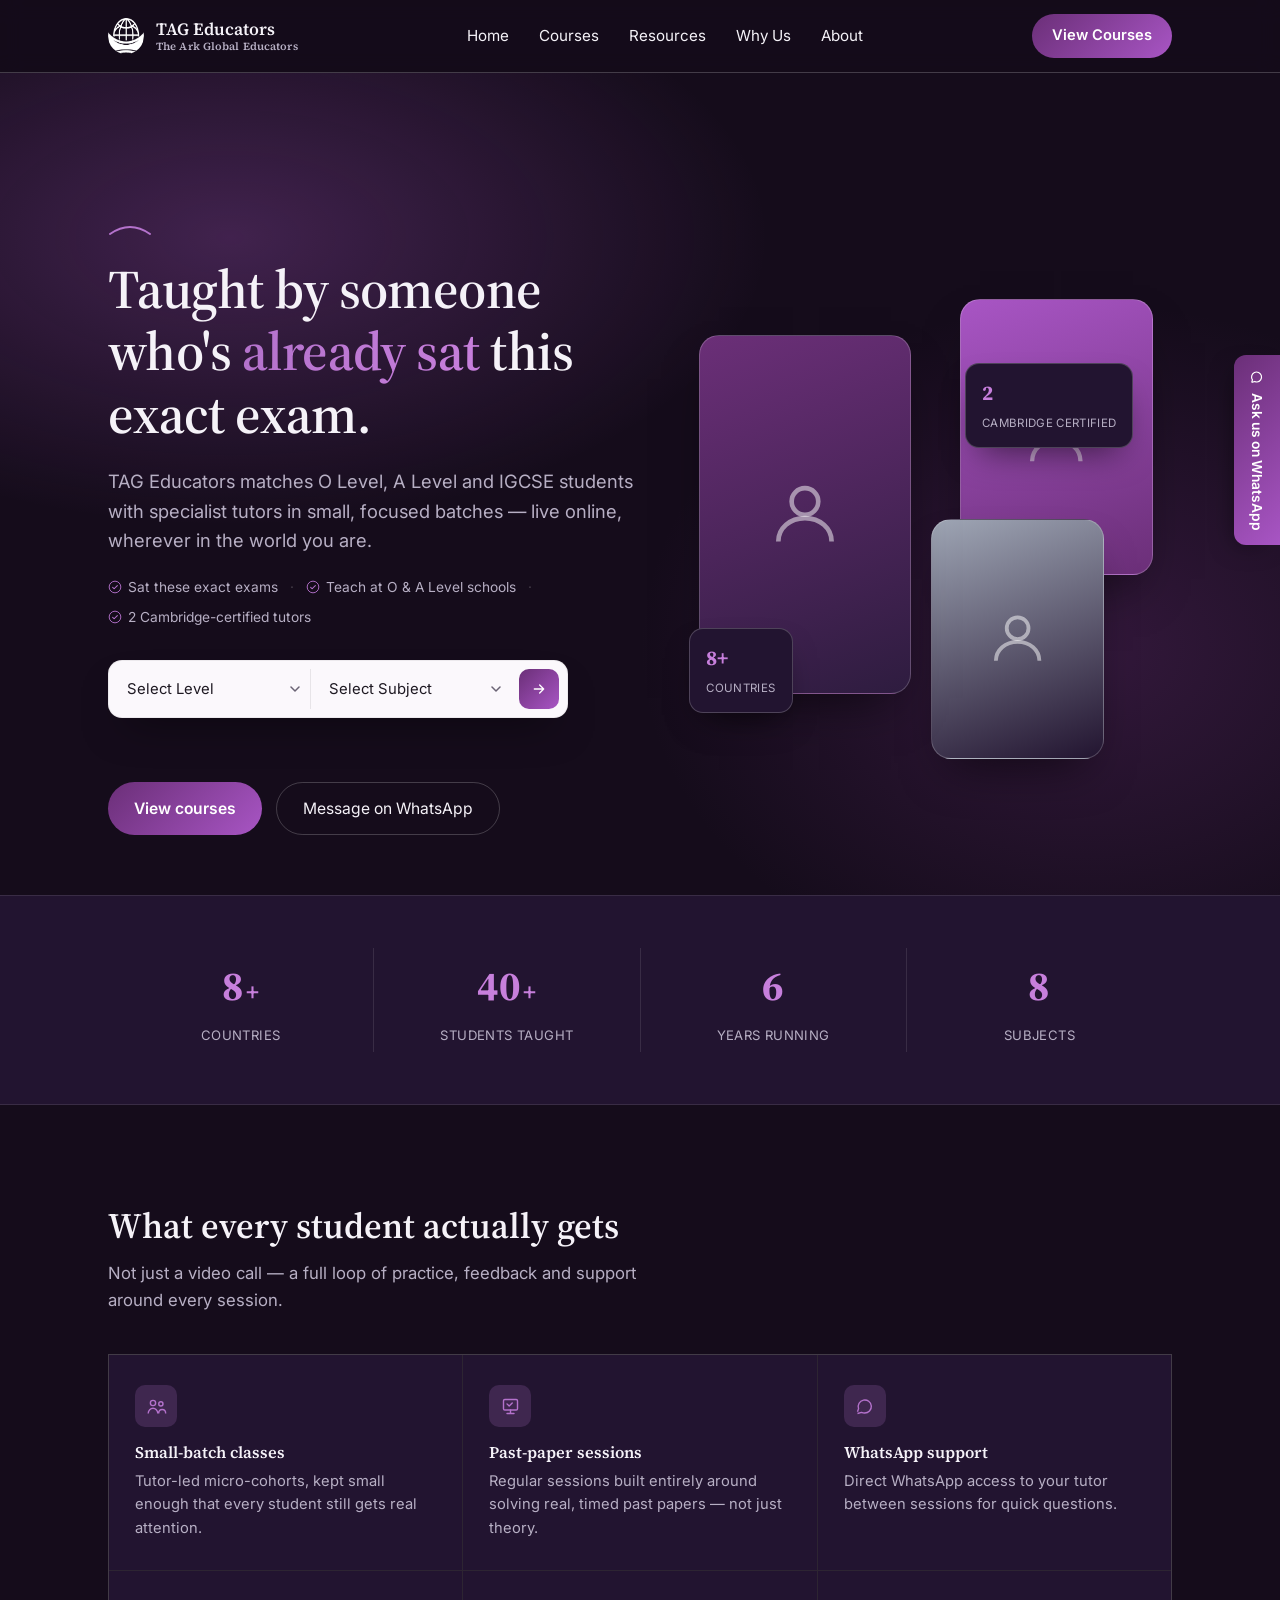
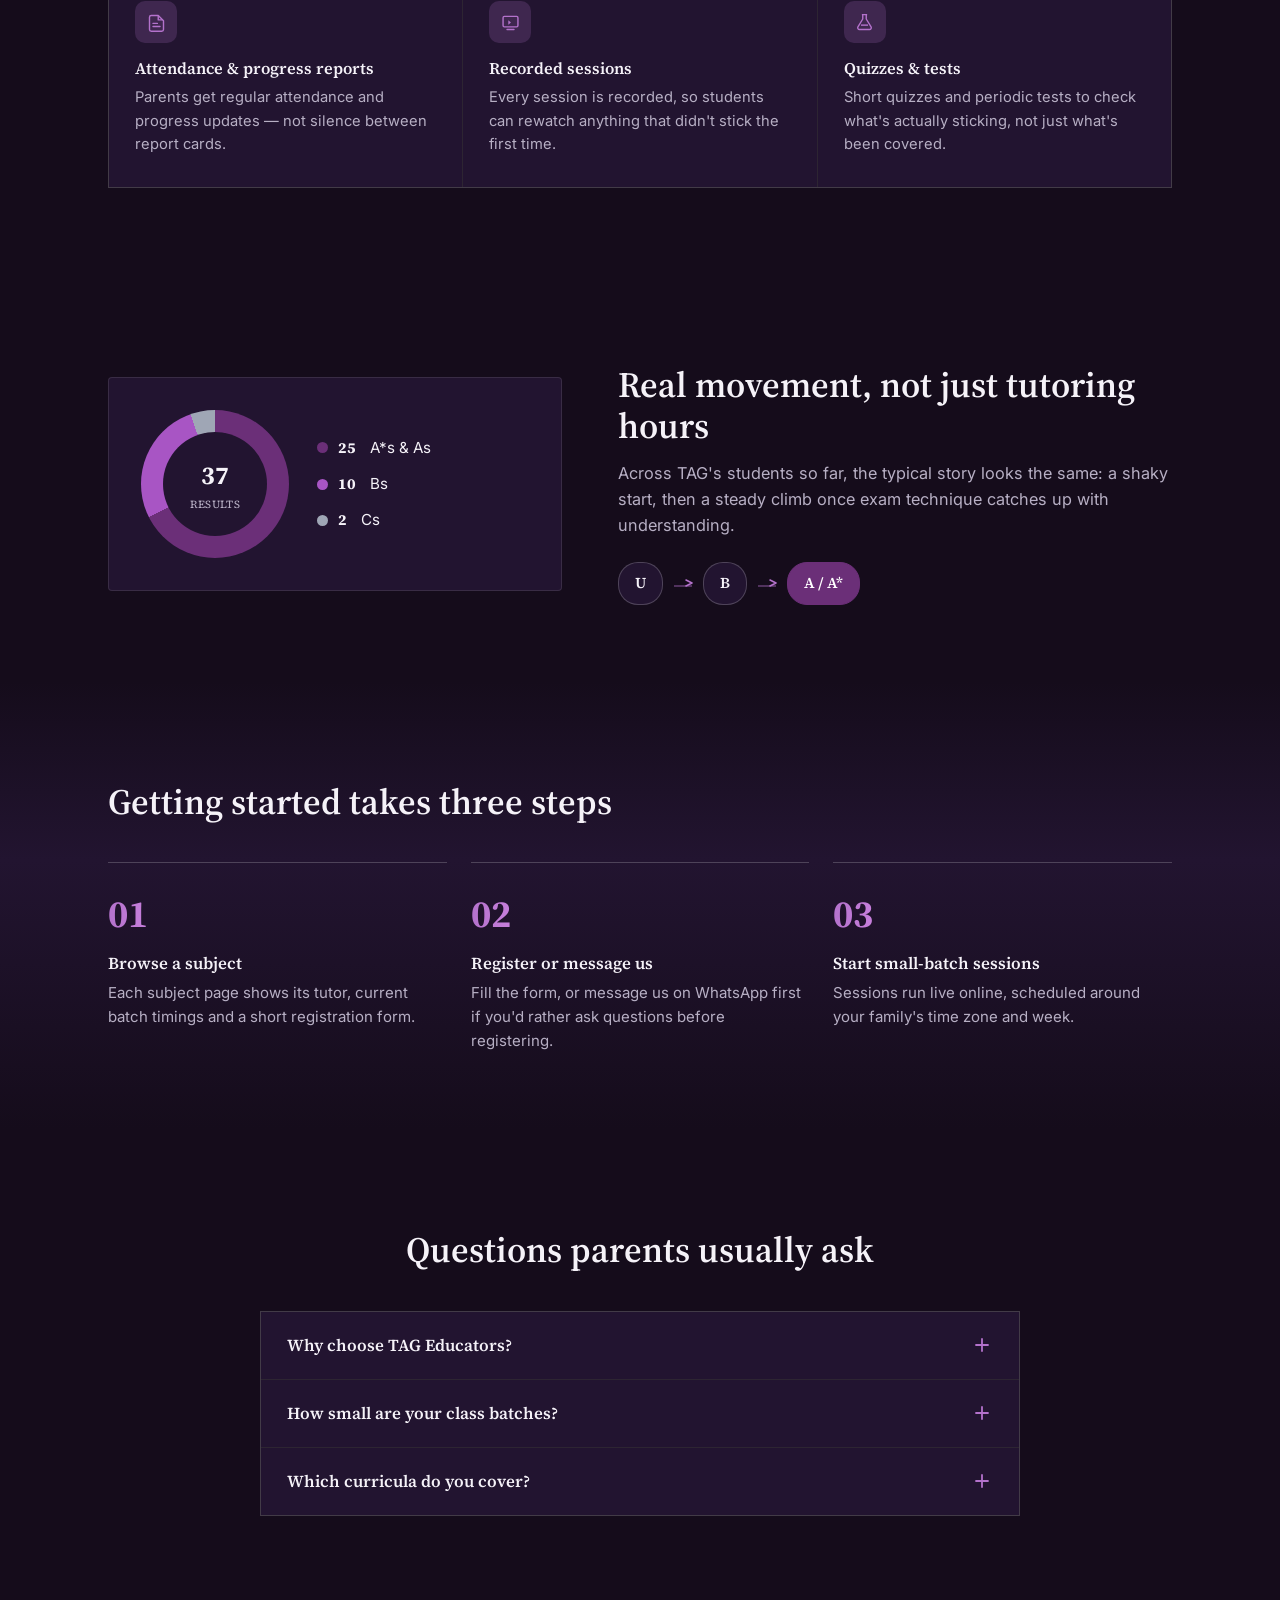
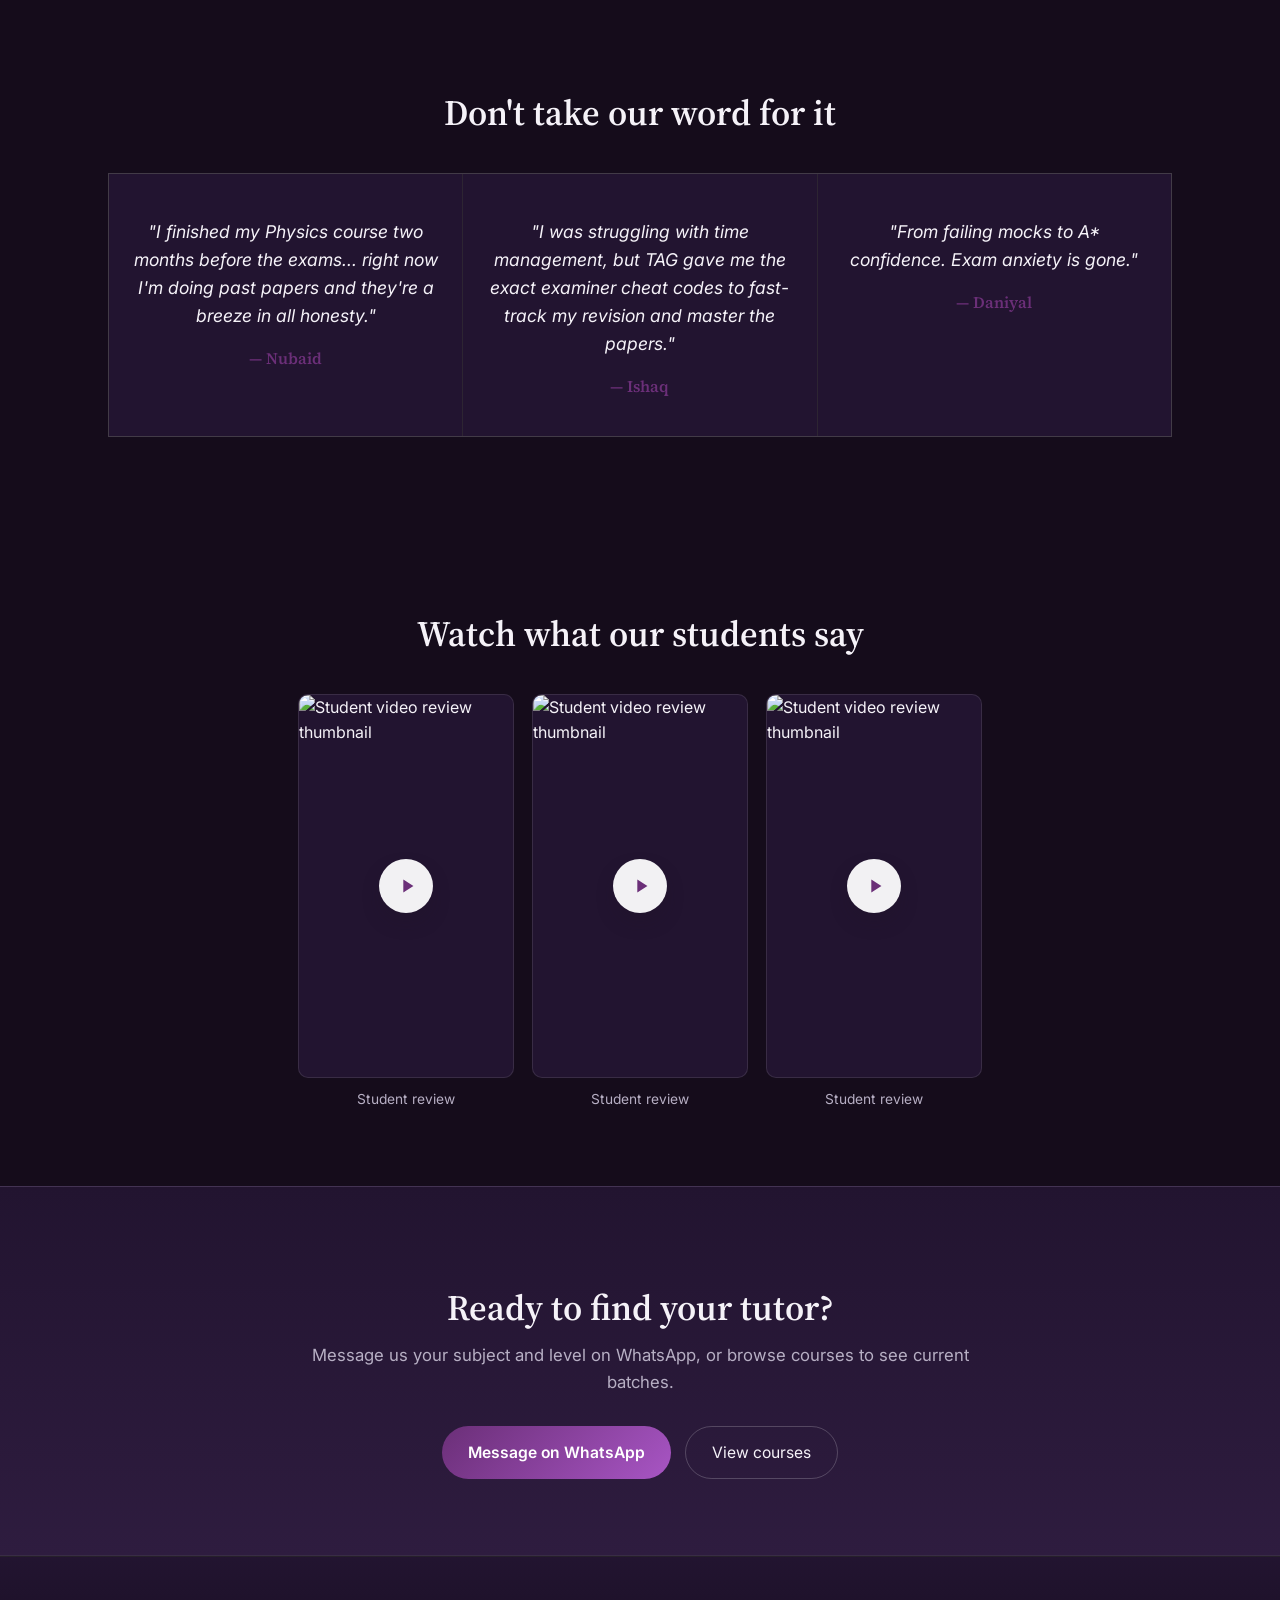
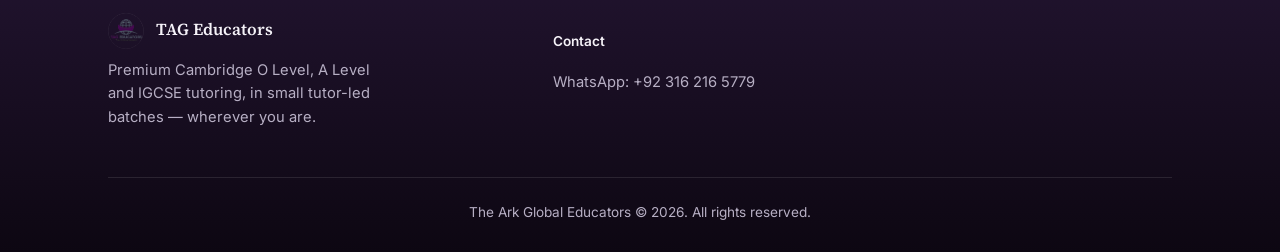
==== commit 1397f8d0: "Add files via upload" ====
--- a/index.html
+++ b/index.html
@@ -21,14 +21,14 @@
 <header>
   <nav>
     <a href="#top" class="brand">
-      <img src="logo-transparent.png" alt="TAG Educators logo">
-      <span>TAG Educators</span>
+      <img src="logo-mark-white.png" alt="TAG Educators logo" class="brand-logo">
+      <span class="brand-text"><strong>TAG Educators</strong><em>The Ark Global Educators</em></span>
     </a>
     <ul class="nav-links" id="navLinks">
       <li><a href="#top">Home</a></li>
       <li><a href="courses.html">Courses</a></li>
       <li><a href="resources.html">Resources</a></li>
-      <li><a href="#why">Why TAG</a></li>
+      <li><a href="#why">Why Us</a></li>
       <li><a href="about.html">About</a></li>
     </ul>
     <a href="courses.html" class="nav-cta">View Courses</a>
--- a/styles.css
+++ b/styles.css
@@ -91,8 +91,12 @@
   margin:0 auto;
   gap:20px;
 }
-.brand{display:flex;align-items:center;gap:10px;text-decoration:none;flex-shrink:0;}
+.brand{display:flex;align-items:center;gap:12px;text-decoration:none;flex-shrink:0;}
 .brand img{height:36px;width:36px;border-radius:50%;}
+.brand-logo{height:48px;width:auto;}
+.brand-text{display:flex;flex-direction:column;line-height:1.2;}
+.brand-text strong{font-family:var(--serif);font-weight:600;font-size:1.08rem;color:var(--text);}
+.brand-text em{font-style:normal;font-size:0.68rem;color:var(--text-muted);letter-spacing:0.01em;}
 .brand span{font-family:var(--serif);font-weight:600;font-size:1.05rem;color:var(--text);}
 .nav-links{display:flex;align-items:center;gap:30px;list-style:none;margin:0;padding:0;}
 .nav-links a{
@@ -250,9 +254,10 @@
 .hero-visual{position:relative;height:460px;}
 .hero-arch{
   position:absolute;
-  border-radius:120px 120px 20px 20px;
+  border-radius:20px;
   overflow:hidden;
-  box-shadow:0 30px 60px -20px rgba(0,0,0,0.6);
+  border:1px solid var(--line-strong);
+  box-shadow:0 24px 48px -20px rgba(0,0,0,0.6);
 }
 .hero-arch-photo{
   width:100%;height:100%;
@@ -798,6 +803,9 @@
 
 /* ---------- Mobile ---------- */
 @media (max-width:640px){
+  .brand-logo{height:38px;}
+  .brand-text strong{font-size:0.98rem;}
+  .brand-text em{font-size:0.6rem;}
   .nav-links{
     position:absolute;top:100%;left:0;right:0;
     background:var(--bg-panel);border-bottom:1px solid var(--line);
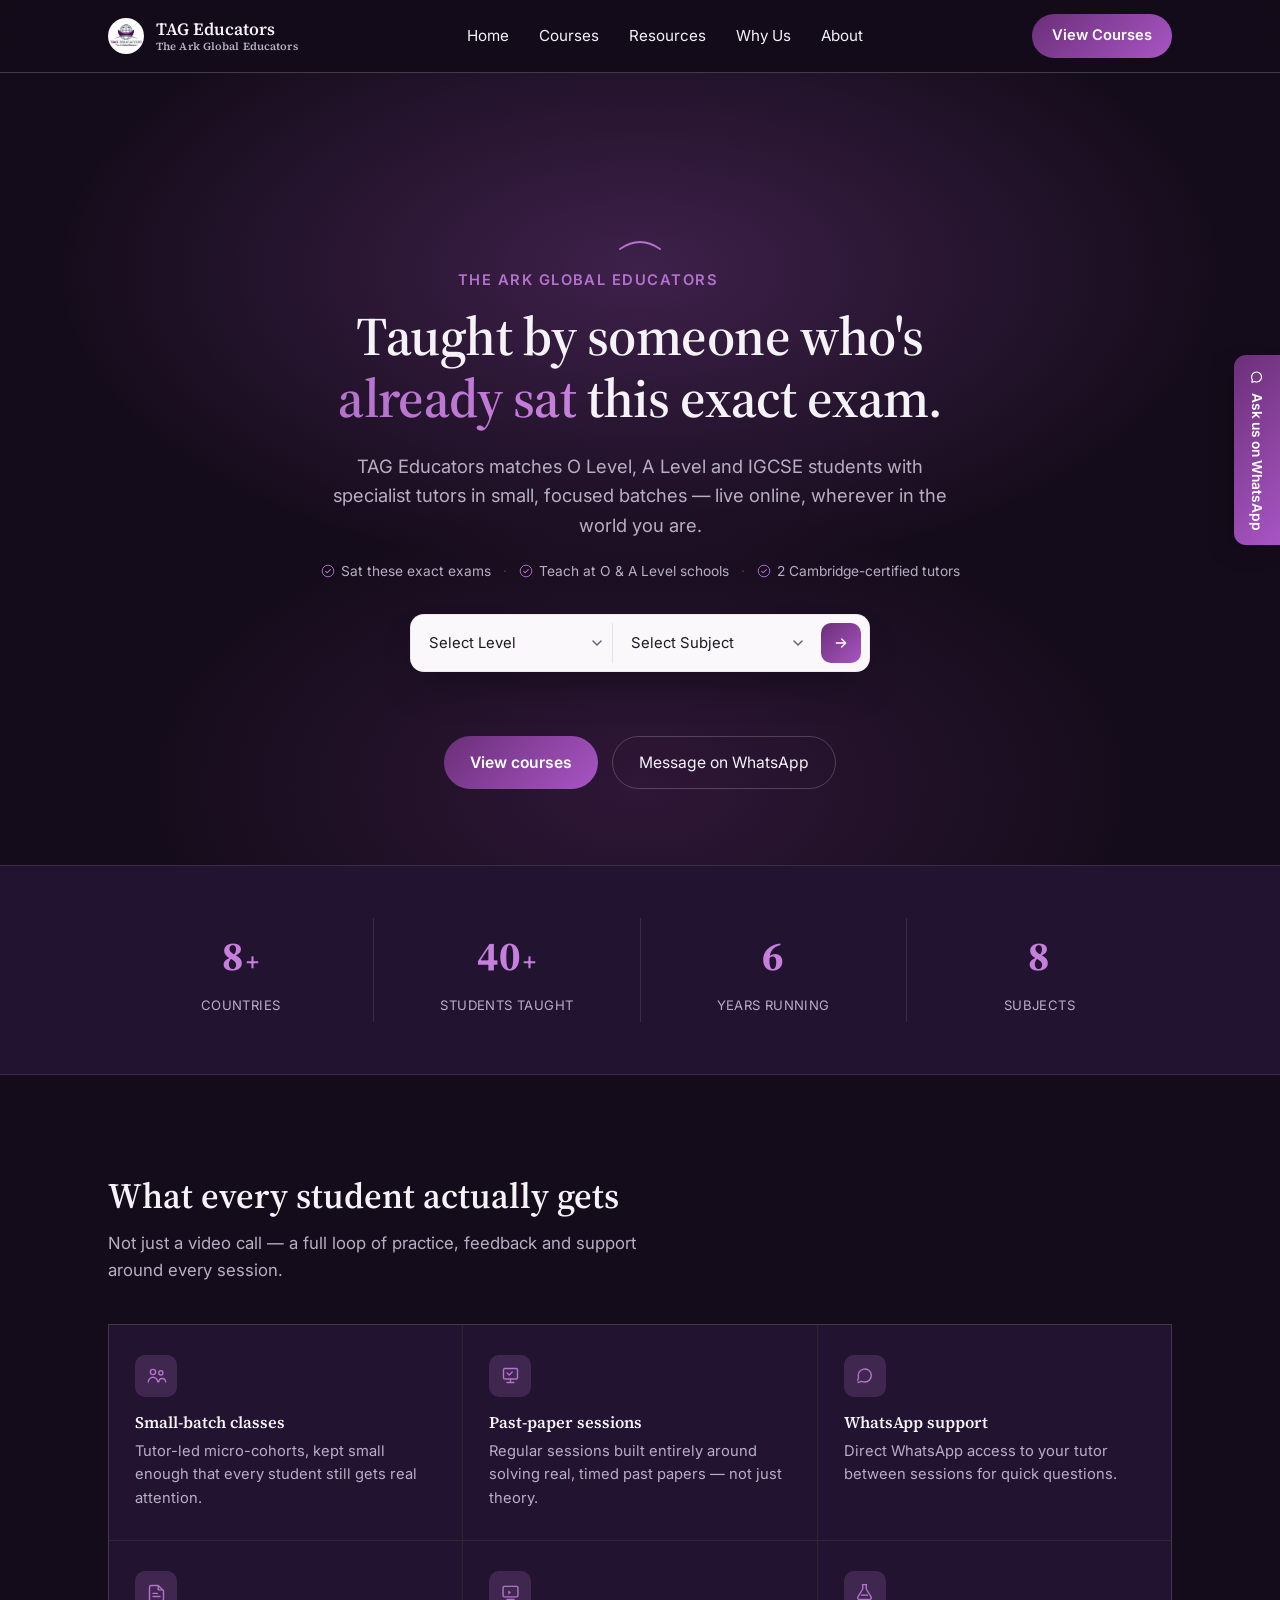
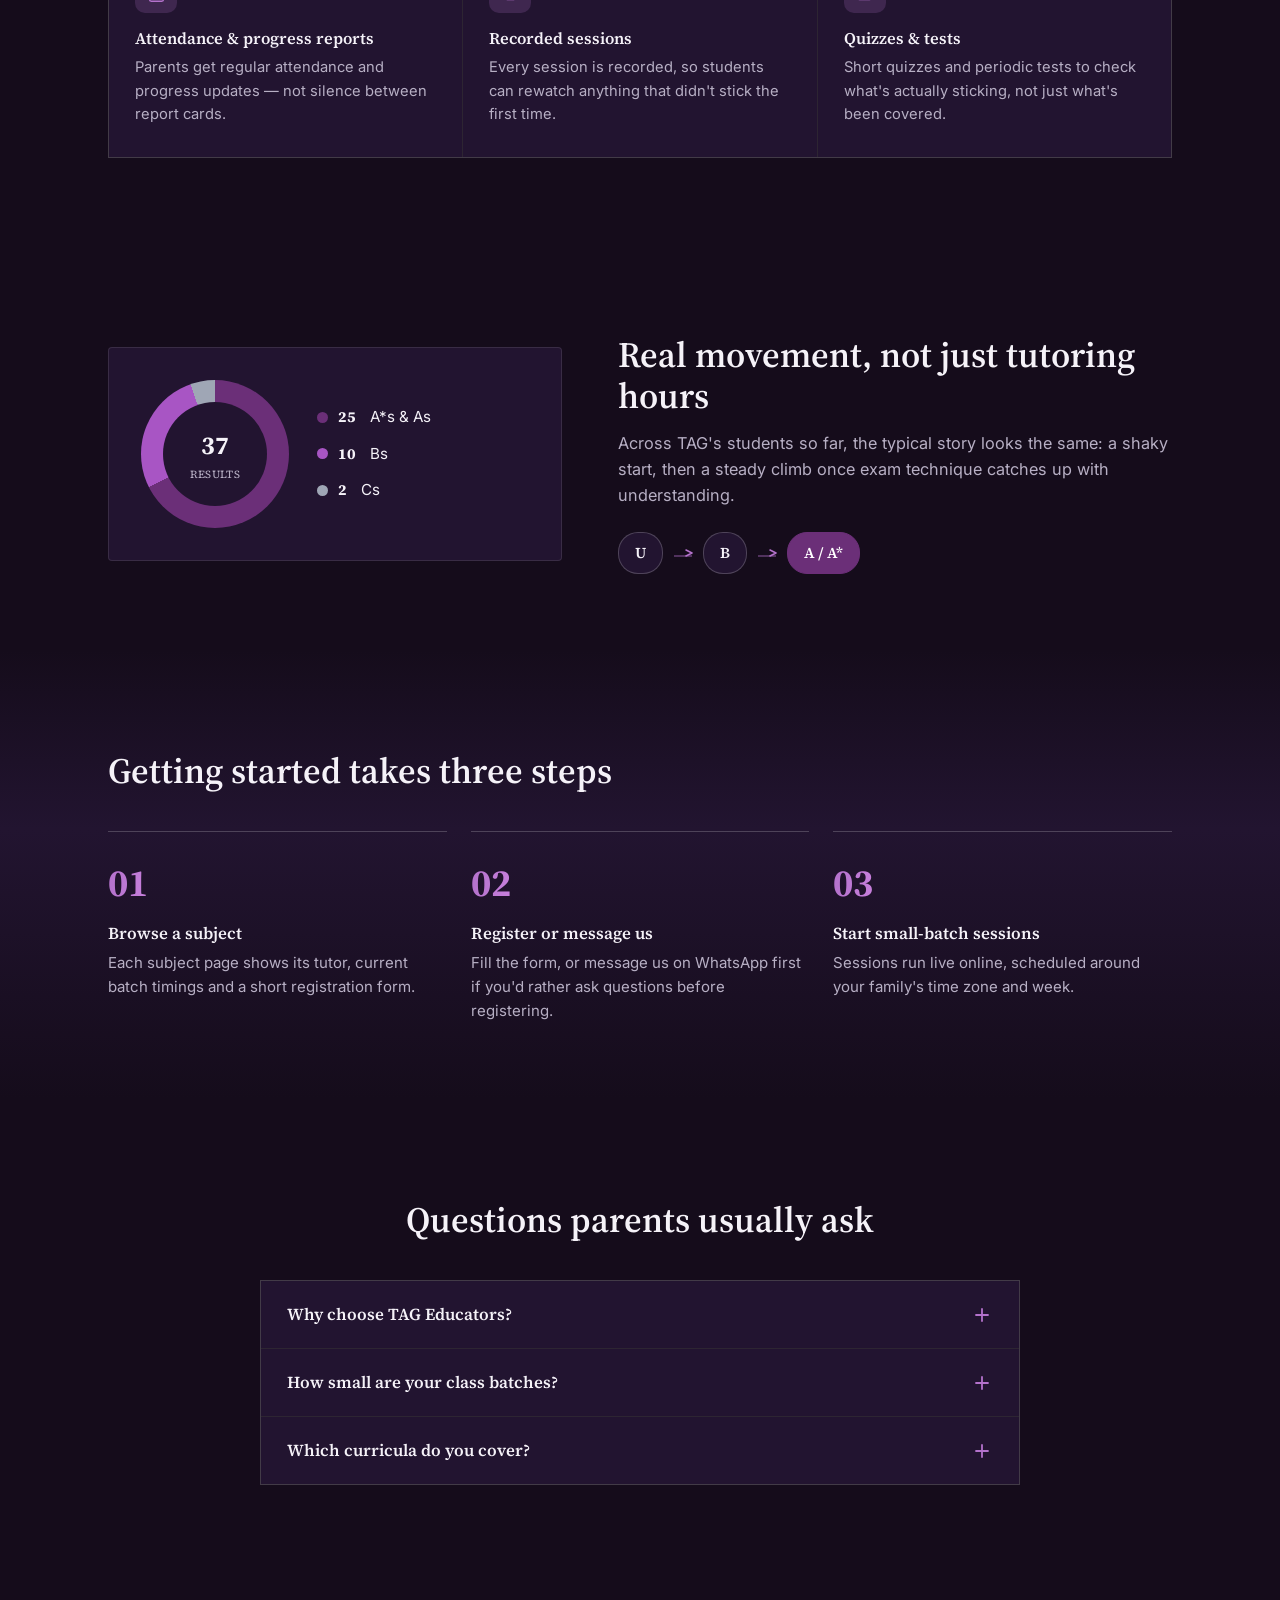
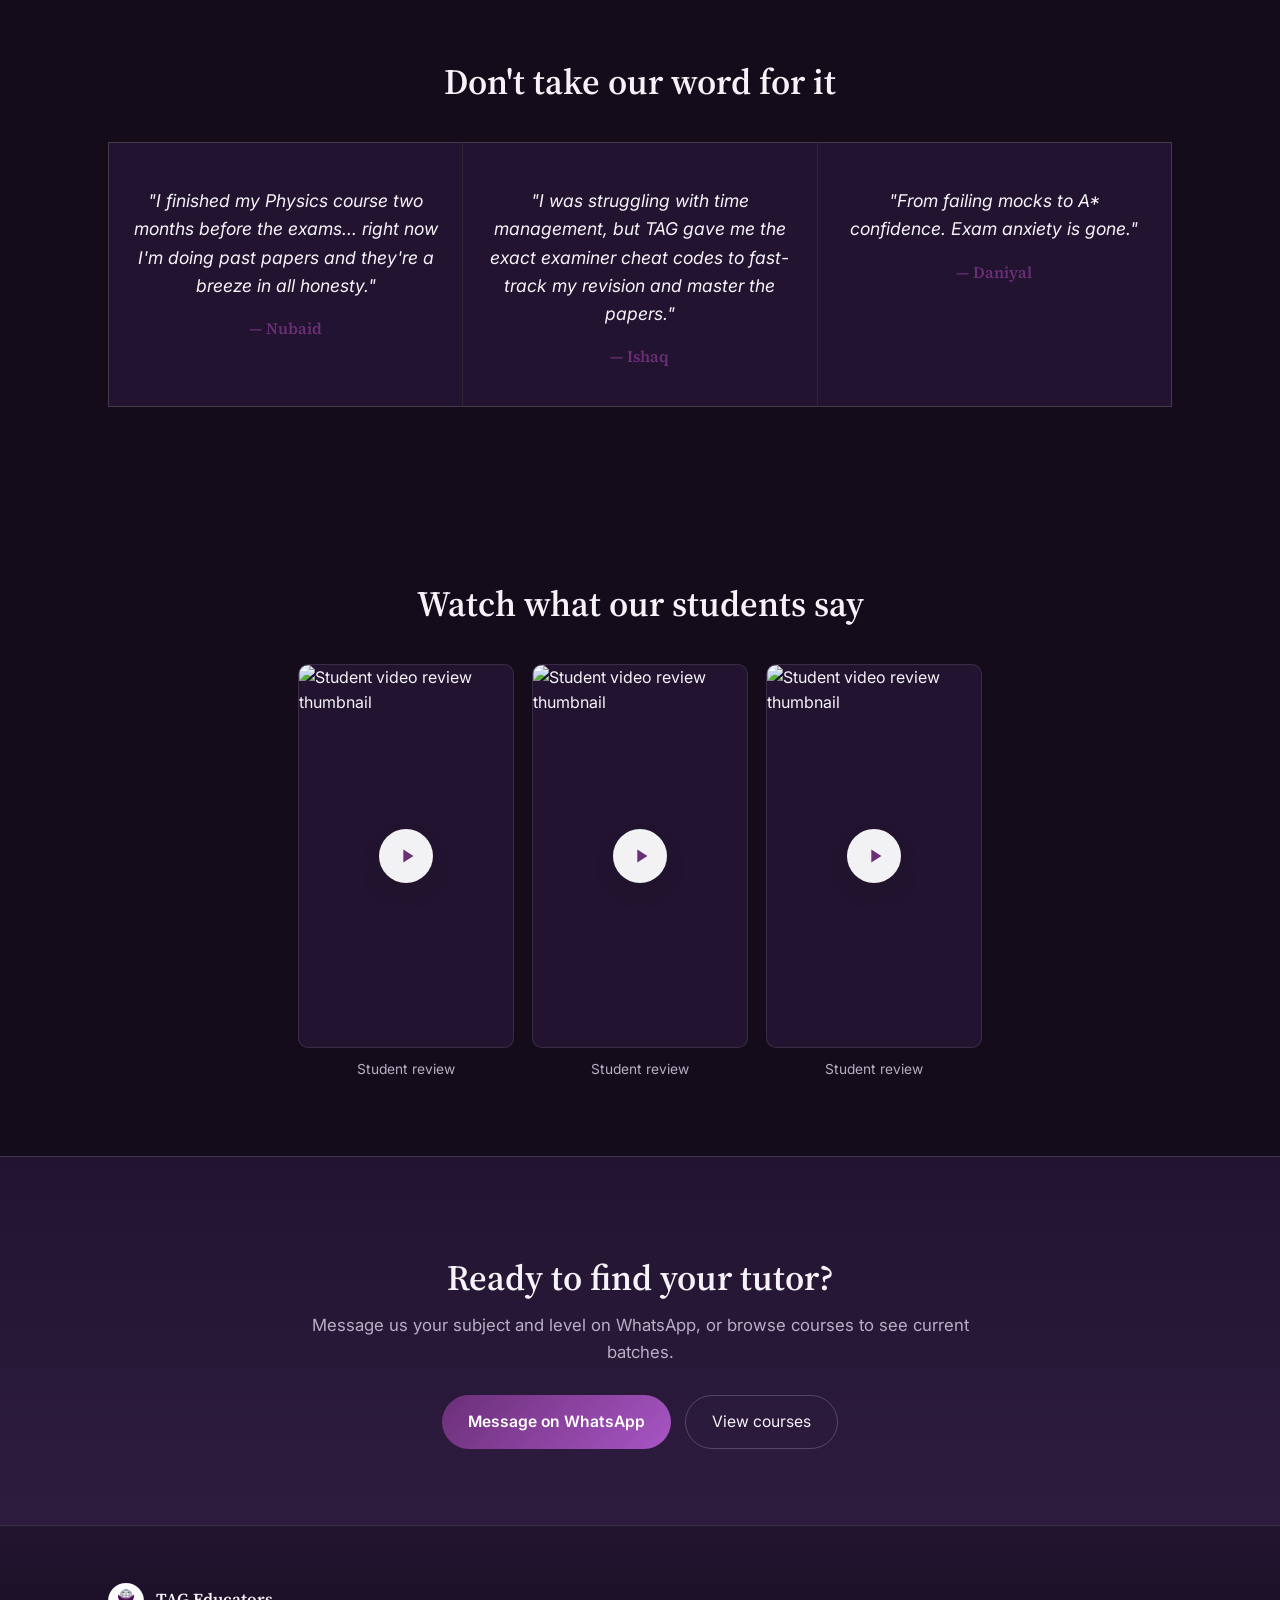
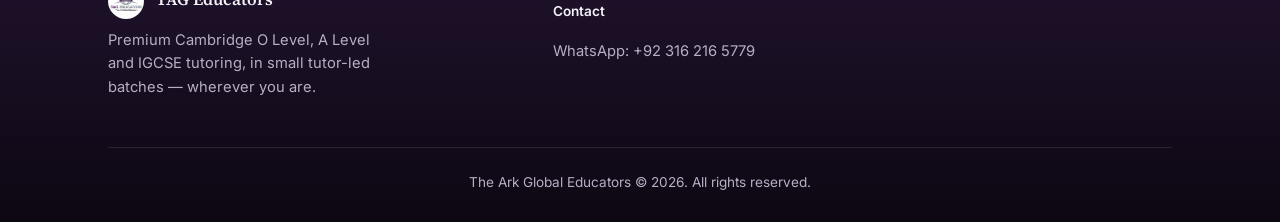
==== commit 1294ca4b: "Add files via upload" ====
--- a/index.html
+++ b/index.html
@@ -21,7 +21,7 @@
 <header>
   <nav>
     <a href="#top" class="brand">
-      <img src="logo-mark-white.png" alt="TAG Educators logo" class="brand-logo">
+      <img src="logo.png" alt="TAG Educators logo" class="brand-logo">
       <span class="brand-text"><strong>TAG Educators</strong><em>The Ark Global Educators</em></span>
     </a>
     <ul class="nav-links" id="navLinks">
@@ -45,6 +45,7 @@
     <div class="hero-grid wrap">
       <div class="hero-copy">
         <svg class="arc-mark" viewBox="0 0 44 13" aria-hidden="true"><path d="M2 11 Q22 -3 42 11"/></svg>
+        <p class="hero-kicker">The Ark Global Educators</p>
         <h1>Taught by someone who's <span class="grad-text">already sat</span> this exact exam.</h1>
         <p class="hero-sub">TAG Educators matches O Level, A Level and IGCSE students with specialist tutors in small, focused batches — live online, wherever in the world you are.</p>
         <div class="trust-strip">
@@ -74,26 +75,6 @@
           <a href="https://wa.me/923162165779" target="_blank" rel="noopener" class="btn-secondary">Message on WhatsApp</a>
         </div>
       </div>
-      <div class="hero-visual" aria-hidden="true">
-        <div class="hero-arch a1">
-          <div class="hero-arch-photo">
-            <!-- Real, consented tutor/student photo goes here — swap for <img src="..."> -->
-            <svg viewBox="0 0 24 24" fill="none"><circle cx="12" cy="8" r="4" stroke="currentColor" stroke-width="1.4"/><path d="M4 20c0-4 3.5-7 8-7s8 3 8 7" stroke="currentColor" stroke-width="1.4"/></svg>
-          </div>
-        </div>
-        <div class="hero-arch a2">
-          <div class="hero-arch-photo">
-            <svg viewBox="0 0 24 24" fill="none"><circle cx="12" cy="8" r="4" stroke="currentColor" stroke-width="1.4"/><path d="M4 20c0-4 3.5-7 8-7s8 3 8 7" stroke="currentColor" stroke-width="1.4"/></svg>
-          </div>
-        </div>
-        <div class="hero-arch a3">
-          <div class="hero-arch-photo">
-            <svg viewBox="0 0 24 24" fill="none"><circle cx="12" cy="8" r="4" stroke="currentColor" stroke-width="1.4"/><path d="M4 20c0-4 3.5-7 8-7s8 3 8 7" stroke="currentColor" stroke-width="1.4"/></svg>
-          </div>
-        </div>
-        <div class="hero-badge hb1"><span class="n">8+</span><span class="l">Countries</span></div>
-        <div class="hero-badge hb2"><span class="n">2</span><span class="l">Cambridge Certified</span></div>
-      </div>
     </div>
   </section>
 
@@ -330,7 +311,7 @@
     <div class="footer-grid">
       <div class="footer-brand">
         <a href="#top" class="brand">
-          <img src="logo-transparent.png" alt="TAG Educators logo" style="height:36px;width:36px;">
+          <img src="logo.png" alt="TAG Educators logo" style="height:36px;width:36px;">
           <span>TAG Educators</span>
         </a>
         <p>Premium Cambridge O Level, A Level and IGCSE tutoring, in small tutor-led batches — wherever you are.</p>
--- a/styles.css
+++ b/styles.css
@@ -93,7 +93,7 @@
 }
 .brand{display:flex;align-items:center;gap:12px;text-decoration:none;flex-shrink:0;}
 .brand img{height:36px;width:36px;border-radius:50%;}
-.brand-logo{height:48px;width:auto;}
+.brand-logo{height:58px;width:58px;border-radius:50%;}
 .brand-text{display:flex;flex-direction:column;line-height:1.2;}
 .brand-text strong{font-family:var(--serif);font-weight:600;font-size:1.08rem;color:var(--text);}
 .brand-text em{font-style:normal;font-size:0.68rem;color:var(--text-muted);letter-spacing:0.01em;}
@@ -229,65 +229,29 @@
   position:absolute;
   inset:0;
   background:
-    radial-gradient(ellipse 60% 50% at 18% 20%, color-mix(in srgb, var(--plum-light) 30%, transparent), transparent 70%),
-    radial-gradient(ellipse 50% 60% at 85% 70%, color-mix(in srgb, var(--plum) 35%, transparent), transparent 70%);
+    radial-gradient(ellipse 65% 55% at 50% 25%, color-mix(in srgb, var(--plum-light) 28%, transparent), transparent 70%),
+    radial-gradient(ellipse 55% 50% at 50% 90%, color-mix(in srgb, var(--plum) 30%, transparent), transparent 70%);
   pointer-events:none;
   z-index:0;
 }
 .hero-grid{
   position:relative;z-index:1;
-  display:grid;grid-template-columns:1.05fr 0.95fr;gap:48px;align-items:center;
-}
-.hero-copy h1{font-size:var(--fs-hero);letter-spacing:-0.01em;text-align:left;}
-.hero-copy .arc-mark{margin:0 0 22px;}
+  max-width:760px;margin:0 auto;text-align:center;
+}
+.hero-copy h1{font-size:var(--fs-hero);letter-spacing:-0.01em;text-align:center;}
+.hero-copy .arc-mark{margin:0 auto 18px;}
+.hero-kicker{
+  font-family:var(--sans);font-weight:600;font-size:0.92rem;
+  text-transform:uppercase;letter-spacing:0.1em;
+  color:var(--plum-glow);margin:0 0 12px;
+}
 .grad-text{
   background:linear-gradient(90deg, var(--plum-glow), var(--gold));
   -webkit-background-clip:text;background-clip:text;color:transparent;
 }
-.hero-sub{margin:22px 0 0;font-size:1.15rem;max-width:52ch;text-align:left;}
-.hero .btn-row{margin-top:34px;justify-content:flex-start;}
-.trust-strip{justify-content:flex-start;}
-
-/* ---------- Hero photo collage (arches + badges) ---------- */
-/* Real tutor/student photos go in the .hero-arch-photo divs — swap the
-   placeholder glyph for an <img> once real, consented photos are ready. */
-.hero-visual{position:relative;height:460px;}
-.hero-arch{
-  position:absolute;
-  border-radius:20px;
-  overflow:hidden;
-  border:1px solid var(--line-strong);
-  box-shadow:0 24px 48px -20px rgba(0,0,0,0.6);
-}
-.hero-arch-photo{
-  width:100%;height:100%;
-  display:flex;align-items:center;justify-content:center;
-  color:rgba(255,255,255,0.5);
-}
-.hero-arch-photo svg{width:38%;height:38%;}
-.hero-arch.a1{width:44%;height:78%;left:2%;top:8%;background:linear-gradient(160deg, var(--plum), var(--bg-panel-2));z-index:2;}
-.hero-arch.a2{width:40%;height:60%;right:4%;top:0;background:linear-gradient(160deg, var(--plum-light), var(--plum));z-index:1;}
-.hero-arch.a3{width:36%;height:52%;right:14%;bottom:0;background:linear-gradient(160deg, var(--slate), var(--bg-panel));z-index:1;}
-.hero-badge{
-  position:absolute;
-  background:var(--bg-panel);
-  border:1px solid var(--line-strong);
-  border-radius:14px;
-  padding:12px 16px;
-  box-shadow:0 16px 34px -14px rgba(0,0,0,0.6);
-  z-index:3;
-}
-.hero-badge .n{font-family:var(--serif);font-weight:700;font-size:1.3rem;color:var(--gold);display:block;}
-.hero-badge .l{font-size:0.72rem;color:var(--text-muted);text-transform:uppercase;letter-spacing:0.03em;}
-.hero-badge.hb1{left:0;bottom:10%;}
-.hero-badge.hb2{right:8%;top:14%;}
-@media (max-width:900px){
-  .hero-grid{grid-template-columns:1fr;}
-  .hero-copy h1,.hero-sub{text-align:center;}
-  .hero-copy .arc-mark{margin:0 auto 22px;}
-  .hero .btn-row,.trust-strip{justify-content:center;}
-  .hero-visual{height:340px;max-width:420px;margin:0 auto;}
-}
+.hero-sub{margin:22px auto 0;font-size:1.15rem;max-width:52ch;text-align:center;}
+.hero .btn-row{margin-top:34px;justify-content:center;}
+.trust-strip{justify-content:center;}
 
 /* ---------- Hero trust strip (tutor credentials) ---------- */
 .trust-strip{
@@ -306,7 +270,7 @@
 .hero-search{
   position:relative;
   display:flex;align-items:center;gap:8px;
-  max-width:460px;margin:32px 0 0;
+  max-width:460px;margin:32px auto 0;
   background:#FBF8FC;
   border:1px solid rgba(0,0,0,0.06);
   border-radius:14px;
@@ -339,7 +303,7 @@
   100%{box-shadow:0 20px 40px -18px rgba(0,0,0,0.55), 0 0 0 16px color-mix(in srgb, var(--plum-glow) 0%, transparent);}
 }
 .hero-search.pulse{animation:searchPulse .55s ease;}
-.hero-search-status{margin-top:12px;font-size:0.87rem;min-height:1.3em;text-align:left;transition:opacity .2s ease;}
+.hero-search-status{margin-top:12px;font-size:0.87rem;min-height:1.3em;text-align:center;transition:opacity .2s ease;}
 .hero-search-status.success{color:var(--plum-glow);}
 .hero-search-status.error{color:var(--danger);}
 @media (max-width:480px){
@@ -803,7 +767,7 @@
 
 /* ---------- Mobile ---------- */
 @media (max-width:640px){
-  .brand-logo{height:38px;}
+  .brand-logo{height:44px;width:44px;}
   .brand-text strong{font-size:0.98rem;}
   .brand-text em{font-size:0.6rem;}
   .nav-links{
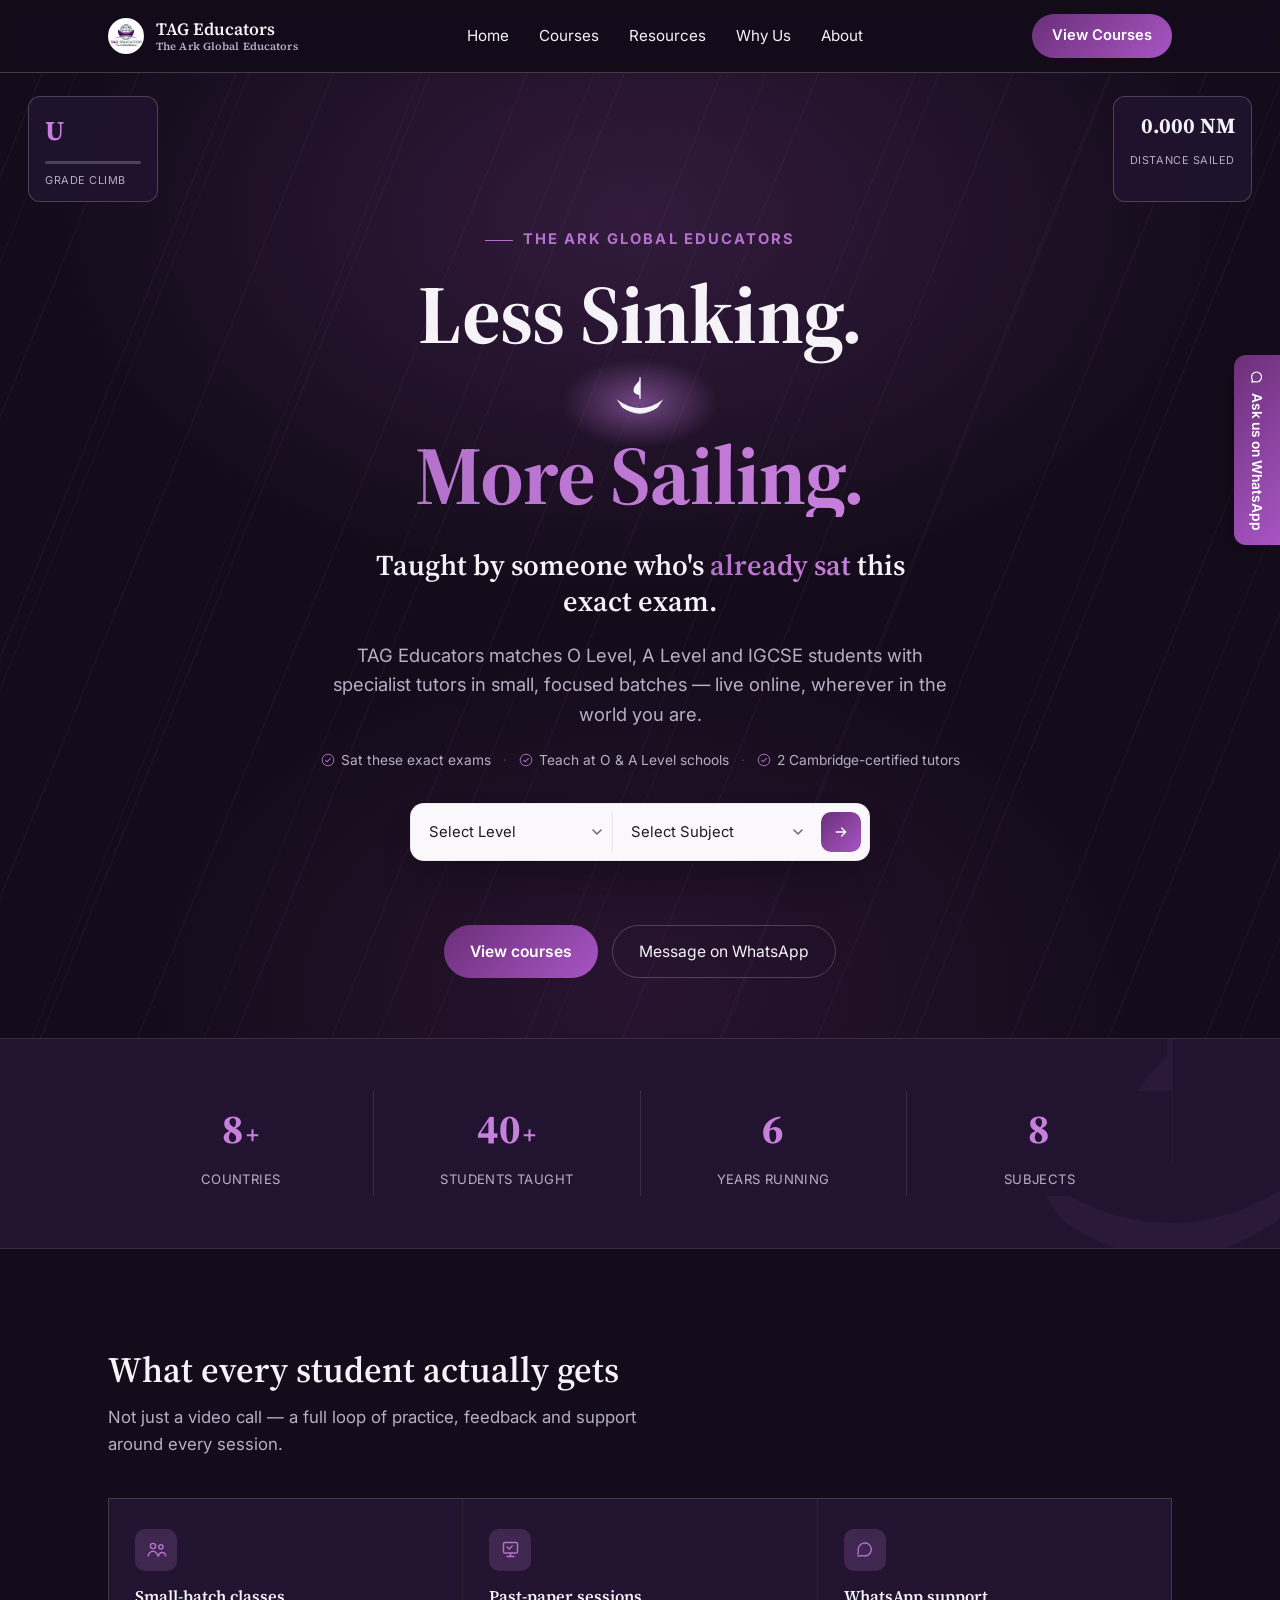
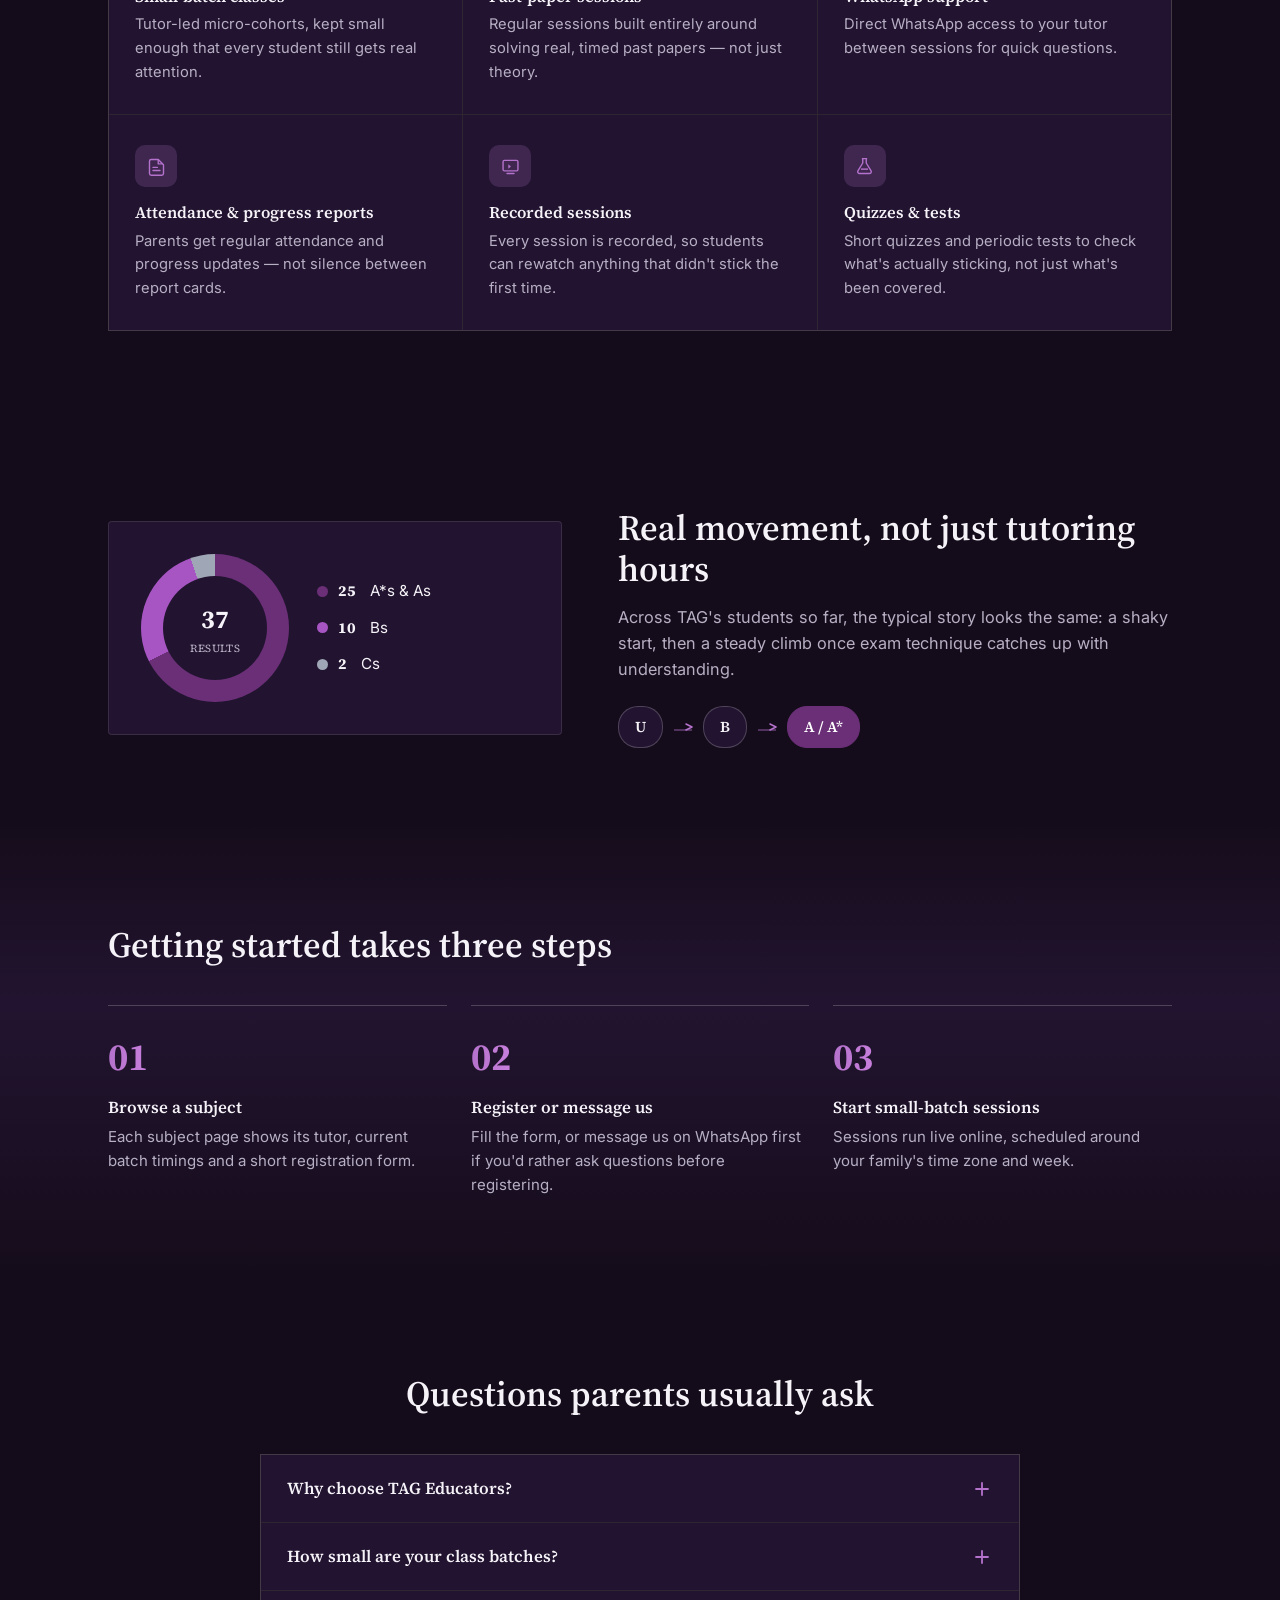
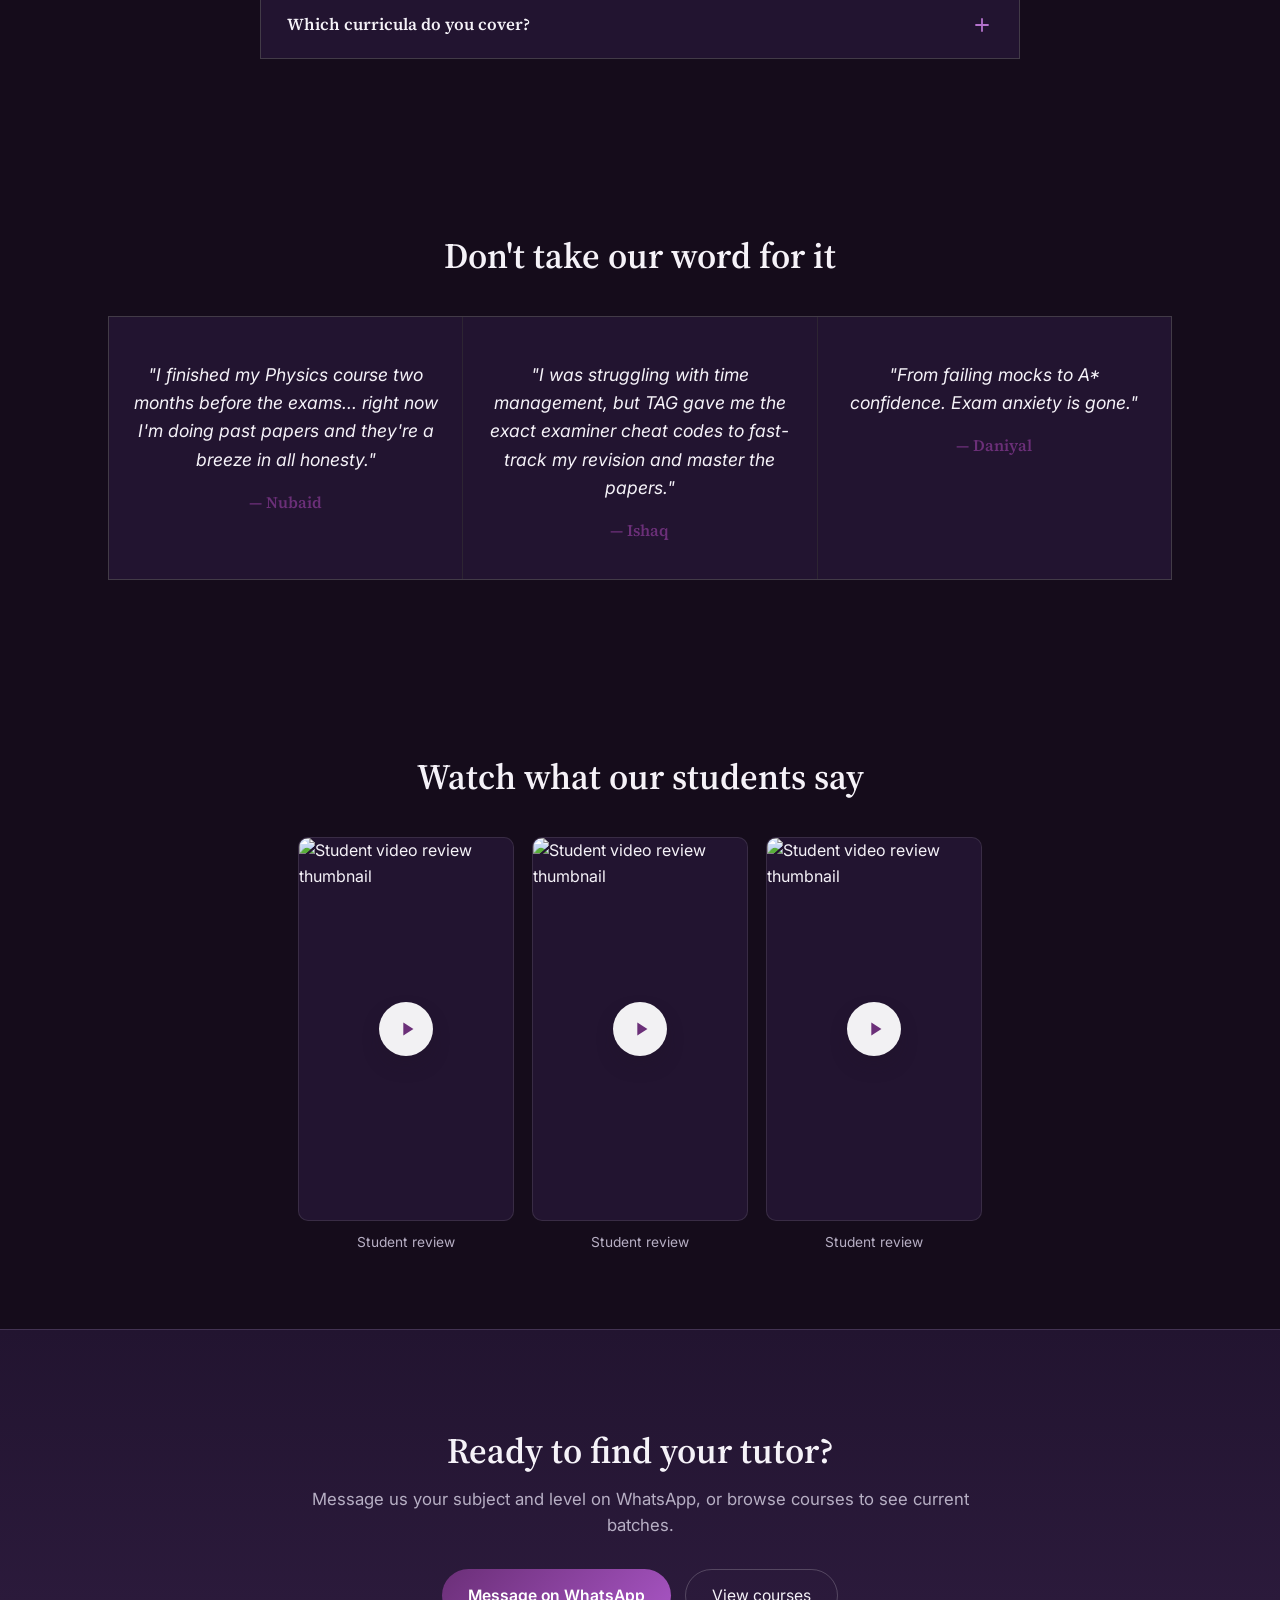
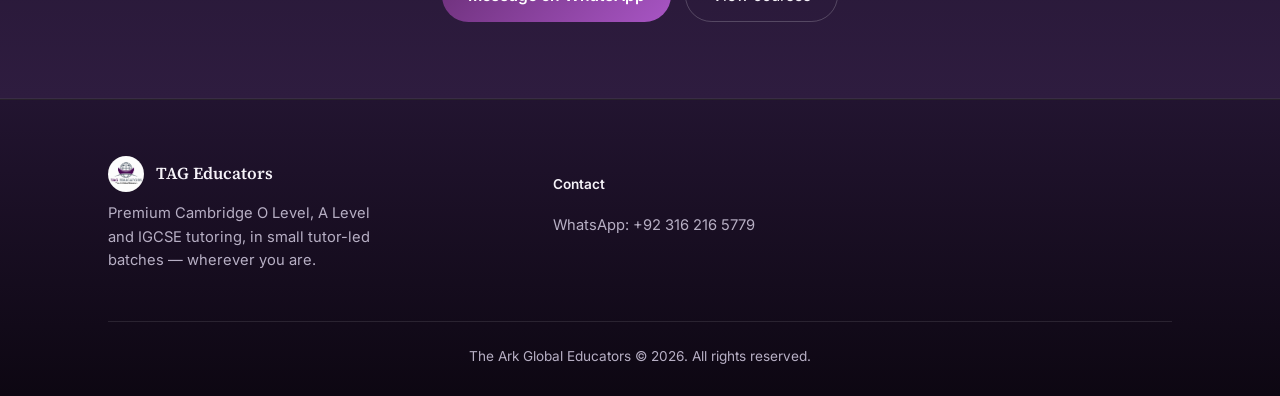
==== commit 425d04e6: "Add files via upload" ====
--- a/index.html
+++ b/index.html
@@ -9,7 +9,7 @@
 <link rel="preconnect" href="https://fonts.googleapis.com">
 <link rel="preconnect" href="https://fonts.gstatic.com" crossorigin>
 <link href="https://fonts.googleapis.com/css2?family=Source+Serif+4:opsz,wght@8..60,500;8..60,600;8..60,700&family=Inter:wght@400;500;600;700&display=swap" rel="stylesheet">
-<link rel="stylesheet" href="styles.css">
+<link rel="stylesheet" href="styles.css?v=2">
 <script>if(sessionStorage.getItem('tagEntering')==='1'){document.documentElement.classList.add('tag-arriving');}</script>
 </head>
 <body>
@@ -42,11 +42,38 @@
 
   <!-- ================= HERO ================= -->
   <section class="hero" id="heroSection">
+    <div class="hero-storm" aria-hidden="true"></div>
+
+    <div class="hero-hud" id="heroHud" aria-hidden="true">
+      <div class="hud-widget hud-grade">
+        <span class="hud-grade-letter" id="hudGradeLetter">U</span>
+        <div class="hud-grade-bar"><div class="hud-grade-fill" id="hudGradeFill"></div></div>
+        <span class="hud-widget-label">Grade Climb</span>
+      </div>
+      <div class="hud-widget hud-distance">
+        <span class="hud-distance-num"><span id="hudDistance">0.000</span> NM</span>
+        <span class="hud-widget-label">Distance Sailed</span>
+      </div>
+    </div>
+
     <div class="hero-grid wrap">
       <div class="hero-copy">
-        <svg class="arc-mark" viewBox="0 0 44 13" aria-hidden="true"><path d="M2 11 Q22 -3 42 11"/></svg>
-        <p class="hero-kicker">The Ark Global Educators</p>
-        <h1>Taught by someone who's <span class="grad-text">already sat</span> this exact exam.</h1>
+        <p class="hero-eyebrow"><span class="eyebrow-rule"></span>The Ark Global Educators</p>
+
+        <h1 class="hero-split">
+          <span class="split-line line-white">Less Sinking.</span>
+          <span class="hero-ark" aria-hidden="true">
+            <span class="hero-ark-glow"></span>
+            <svg viewBox="0 0 120 90" class="hero-ark-svg">
+              <line x1="60" y1="8" x2="60" y2="52" stroke="currentColor" stroke-width="3" stroke-linecap="round"/>
+              <path d="M60 13 L60 46 Q32 40 60 13 Z" fill="currentColor"/>
+              <path d="M10 54 Q60 92 110 54 L98 72 Q60 98 22 72 Z" fill="currentColor"/>
+            </svg>
+          </span>
+          <span class="split-line line-grad">More Sailing.</span>
+        </h1>
+
+        <h2 class="hero-tagline">Taught by someone who's <span class="grad-text">already sat</span> this exact exam.</h2>
         <p class="hero-sub">TAG Educators matches O Level, A Level and IGCSE students with specialist tutors in small, focused batches — live online, wherever in the world you are.</p>
         <div class="trust-strip">
           <span><svg width="14" height="14" viewBox="0 0 24 24" fill="none"><circle cx="12" cy="12" r="10" stroke="currentColor" stroke-width="1.6"/><path d="M8 12.5l2.5 2.5L16 9.5" stroke="currentColor" stroke-width="1.8" stroke-linecap="round" stroke-linejoin="round"/></svg>Sat these exact exams</span>
@@ -80,6 +107,11 @@
 
   <!-- ================= STATS BAND ================= -->
   <section class="stats-band">
+    <svg class="stats-band-watermark" viewBox="0 0 120 90" aria-hidden="true">
+      <line x1="60" y1="8" x2="60" y2="52" stroke="currentColor" stroke-width="2"/>
+      <path d="M60 13 L60 46 Q32 40 60 13 Z" fill="currentColor"/>
+      <path d="M10 54 Q60 92 110 54 L98 72 Q60 98 22 72 Z" fill="currentColor"/>
+    </svg>
     <div class="wrap">
       <div class="stats-band-grid reveal-stagger">
         <div class="stat-block">
--- a/styles.css
+++ b/styles.css
@@ -229,8 +229,8 @@
   position:absolute;
   inset:0;
   background:
-    radial-gradient(ellipse 65% 55% at 50% 25%, color-mix(in srgb, var(--plum-light) 28%, transparent), transparent 70%),
-    radial-gradient(ellipse 55% 50% at 50% 90%, color-mix(in srgb, var(--plum) 30%, transparent), transparent 70%);
+    radial-gradient(ellipse 65% 55% at 50% 15%, color-mix(in srgb, var(--plum-light) 20%, transparent), transparent 70%),
+    radial-gradient(ellipse 55% 50% at 50% 95%, color-mix(in srgb, var(--plum) 22%, transparent), transparent 70%);
   pointer-events:none;
   z-index:0;
 }
@@ -240,14 +240,109 @@
 }
 .hero-copy h1{font-size:var(--fs-hero);letter-spacing:-0.01em;text-align:center;}
 .hero-copy .arc-mark{margin:0 auto 18px;}
-.hero-kicker{
-  font-family:var(--sans);font-weight:600;font-size:0.92rem;
-  text-transform:uppercase;letter-spacing:0.1em;
-  color:var(--plum-glow);margin:0 0 12px;
-}
+.hero-eyebrow{
+  display:inline-flex;align-items:center;gap:10px;
+  max-width:none;margin:0 auto 22px;
+  font-family:var(--sans);font-weight:700;font-size:0.92rem;
+  text-transform:uppercase;letter-spacing:0.14em;
+  color:var(--plum-glow);
+}
+.eyebrow-rule{display:inline-block;width:28px;height:1px;background:var(--plum-glow);}
 .grad-text{
   background:linear-gradient(90deg, var(--plum-glow), var(--gold));
   -webkit-background-clip:text;background-clip:text;color:transparent;
+}
+
+/* ---------- Hero split headline + Ark icon ---------- */
+.hero-split{
+  display:flex;flex-direction:column;align-items:center;gap:4px;
+  margin:0;line-height:0.98;
+}
+.split-line{
+  font-size:clamp(2.6rem, 1.6rem + 5vw, 5.2rem);
+  font-weight:700;letter-spacing:-0.01em;
+}
+.line-white{color:var(--text);}
+.line-grad{
+  background:linear-gradient(90deg, var(--plum-glow), var(--gold));
+  -webkit-background-clip:text;background-clip:text;color:transparent;
+}
+.hero-ark{
+  position:relative;
+  display:flex;align-items:center;justify-content:center;
+  width:76px;height:60px;margin:6px 0;
+  color:var(--text);
+}
+.hero-ark-svg{width:56px;height:44px;position:relative;z-index:1;}
+.hero-ark-glow{
+  position:absolute;left:50%;top:62%;
+  width:160px;height:90px;
+  transform:translate(-50%,-50%);
+  background:radial-gradient(ellipse, color-mix(in srgb, var(--plum-glow) 55%, transparent), transparent 70%);
+  filter:blur(2px);
+  z-index:0;
+}
+@media (prefers-reduced-motion: no-preference){
+  .hero-ark-glow{animation:arkPulse 3.2s ease-in-out infinite;}
+}
+@keyframes arkPulse{
+  0%,100%{opacity:0.65;transform:translate(-50%,-50%) scale(0.96);}
+  50%{opacity:1;transform:translate(-50%,-50%) scale(1.08);}
+}
+
+.hero-tagline{
+  font-family:var(--serif);font-weight:600;font-size:clamp(1.3rem, 1.05rem + 1vw, 1.8rem);
+  color:var(--text);margin:30px auto 0;max-width:36ch;line-height:1.25;
+}
+
+/* ---------- Storm streak background ---------- */
+.hero-storm{
+  position:absolute;inset:0;overflow:hidden;pointer-events:none;z-index:0;
+  background-image:
+    repeating-linear-gradient(112deg, transparent 0 38px, color-mix(in srgb, var(--plum-glow) 14%, transparent) 39px, transparent 40px 90px),
+    repeating-linear-gradient(112deg, transparent 0 70px, color-mix(in srgb, var(--text) 6%, transparent) 71px, transparent 72px 160px);
+  background-size:220% 220%;
+  opacity:0.6;
+}
+@media (prefers-reduced-motion: no-preference){
+  .hero-storm{animation:stormDrift 9s linear infinite;}
+}
+@keyframes stormDrift{
+  from{background-position:0% 0%, 0% 0%;}
+  to{background-position:-160% 160%, -140% 140%;}
+}
+
+/* ---------- Hero HUD (Grade Climb / Distance Sailed) ---------- */
+.hero-hud{
+  position:fixed;left:0;right:0;top:96px;
+  z-index:12;pointer-events:none;
+  display:flex;justify-content:space-between;
+  padding:0 28px;
+  opacity:0;transition:opacity .4s ease;
+}
+.hero-hud.visible{opacity:1;}
+.hud-widget{
+  background:color-mix(in srgb, var(--bg-panel) 88%, transparent);
+  border:1px solid var(--line-strong);
+  border-radius:12px;
+  padding:12px 16px;
+  backdrop-filter:blur(6px);
+  min-width:130px;
+}
+.hud-grade-letter{
+  font-family:var(--serif);font-weight:700;font-size:1.7rem;
+  color:var(--gold);display:block;
+}
+.hud-grade-bar{width:100%;height:3px;background:var(--line-strong);border-radius:2px;margin-top:8px;overflow:hidden;}
+.hud-grade-fill{width:0%;height:100%;background:linear-gradient(90deg, var(--plum-glow), var(--gold));transition:width .2s ease;}
+.hud-widget-label{display:block;margin-top:8px;font-size:0.68rem;text-transform:uppercase;letter-spacing:0.05em;color:var(--text-muted);}
+.hud-distance{text-align:right;}
+.hud-distance-num{font-family:var(--serif);font-weight:700;font-size:1.35rem;color:var(--text);}
+@media (max-width:760px){
+  .hero-hud{top:auto;bottom:16px;}
+  .hud-widget{padding:9px 12px;min-width:100px;}
+  .hud-grade-letter{font-size:1.3rem;}
+  .hud-distance-num{font-size:1.05rem;}
 }
 .hero-sub{margin:22px auto 0;font-size:1.15rem;max-width:52ch;text-align:center;}
 .hero .btn-row{margin-top:34px;justify-content:center;}
@@ -303,7 +398,7 @@
   100%{box-shadow:0 20px 40px -18px rgba(0,0,0,0.55), 0 0 0 16px color-mix(in srgb, var(--plum-glow) 0%, transparent);}
 }
 .hero-search.pulse{animation:searchPulse .55s ease;}
-.hero-search-status{margin-top:12px;font-size:0.87rem;min-height:1.3em;text-align:center;transition:opacity .2s ease;}
+.hero-search-status{margin:12px auto 0;max-width:none;font-size:0.87rem;min-height:1.3em;text-align:center;transition:opacity .2s ease;}
 .hero-search-status.success{color:var(--plum-glow);}
 .hero-search-status.error{color:var(--danger);}
 @media (max-width:480px){
@@ -379,8 +474,19 @@
   background:var(--bg-panel);
   border-top:1px solid var(--line);
   border-bottom:1px solid var(--line);
-}
-.stats-band-grid{display:grid;grid-template-columns:repeat(4,1fr);gap:1px;background:var(--line);}
+  position:relative;
+  overflow:hidden;
+}
+.stats-band-watermark{
+  position:absolute;
+  right:-60px;top:50%;transform:translateY(-50%);
+  width:340px;height:260px;
+  color:var(--plum-glow);
+  opacity:0.06;
+  pointer-events:none;
+  z-index:0;
+}
+.stats-band-grid{position:relative;z-index:1;display:grid;grid-template-columns:repeat(4,1fr);gap:1px;background:var(--line);}
 .stat-block{background:var(--bg-panel);padding:6px 20px;text-align:center;}
 .stat-block-figure{display:flex;align-items:baseline;justify-content:center;gap:2px;}
 .stat-block-figure .stat-num{font-size:clamp(2rem, 1.6rem + 1.2vw, 2.7rem);}
@@ -703,7 +809,7 @@
   color:var(--text-muted);border:1px solid var(--line-strong);border-radius:20px;padding:3px 10px;
 }
 .resource-empty{font-size:0.92rem;color:var(--text-muted);}
-.resources-note{text-align:center;font-size:0.85rem;color:var(--text-muted);margin-top:26px;}
+.resources-note{text-align:center;font-size:0.85rem;color:var(--text-muted);margin:26px auto 0;max-width:none;}
 
 @media (max-width:900px){.resources-grid{grid-template-columns:repeat(2,1fr);}}
 @media (max-width:640px){
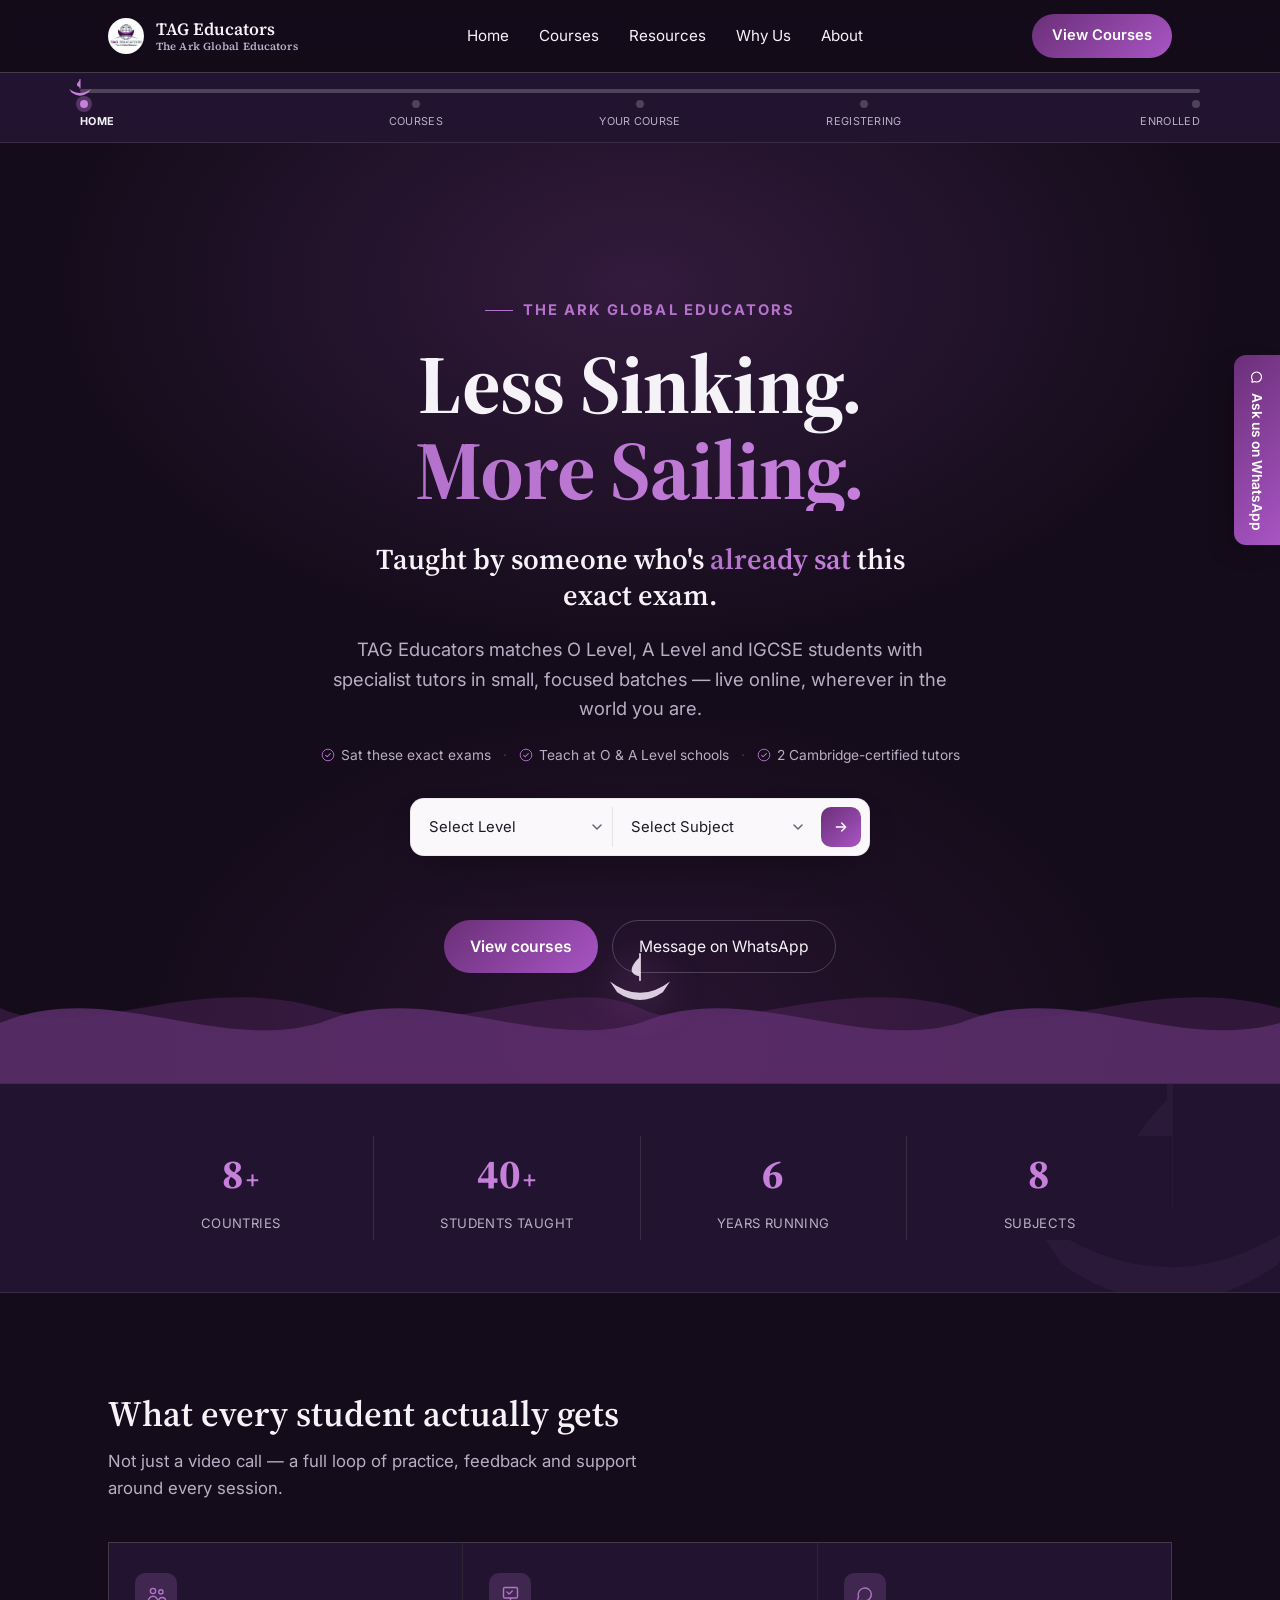
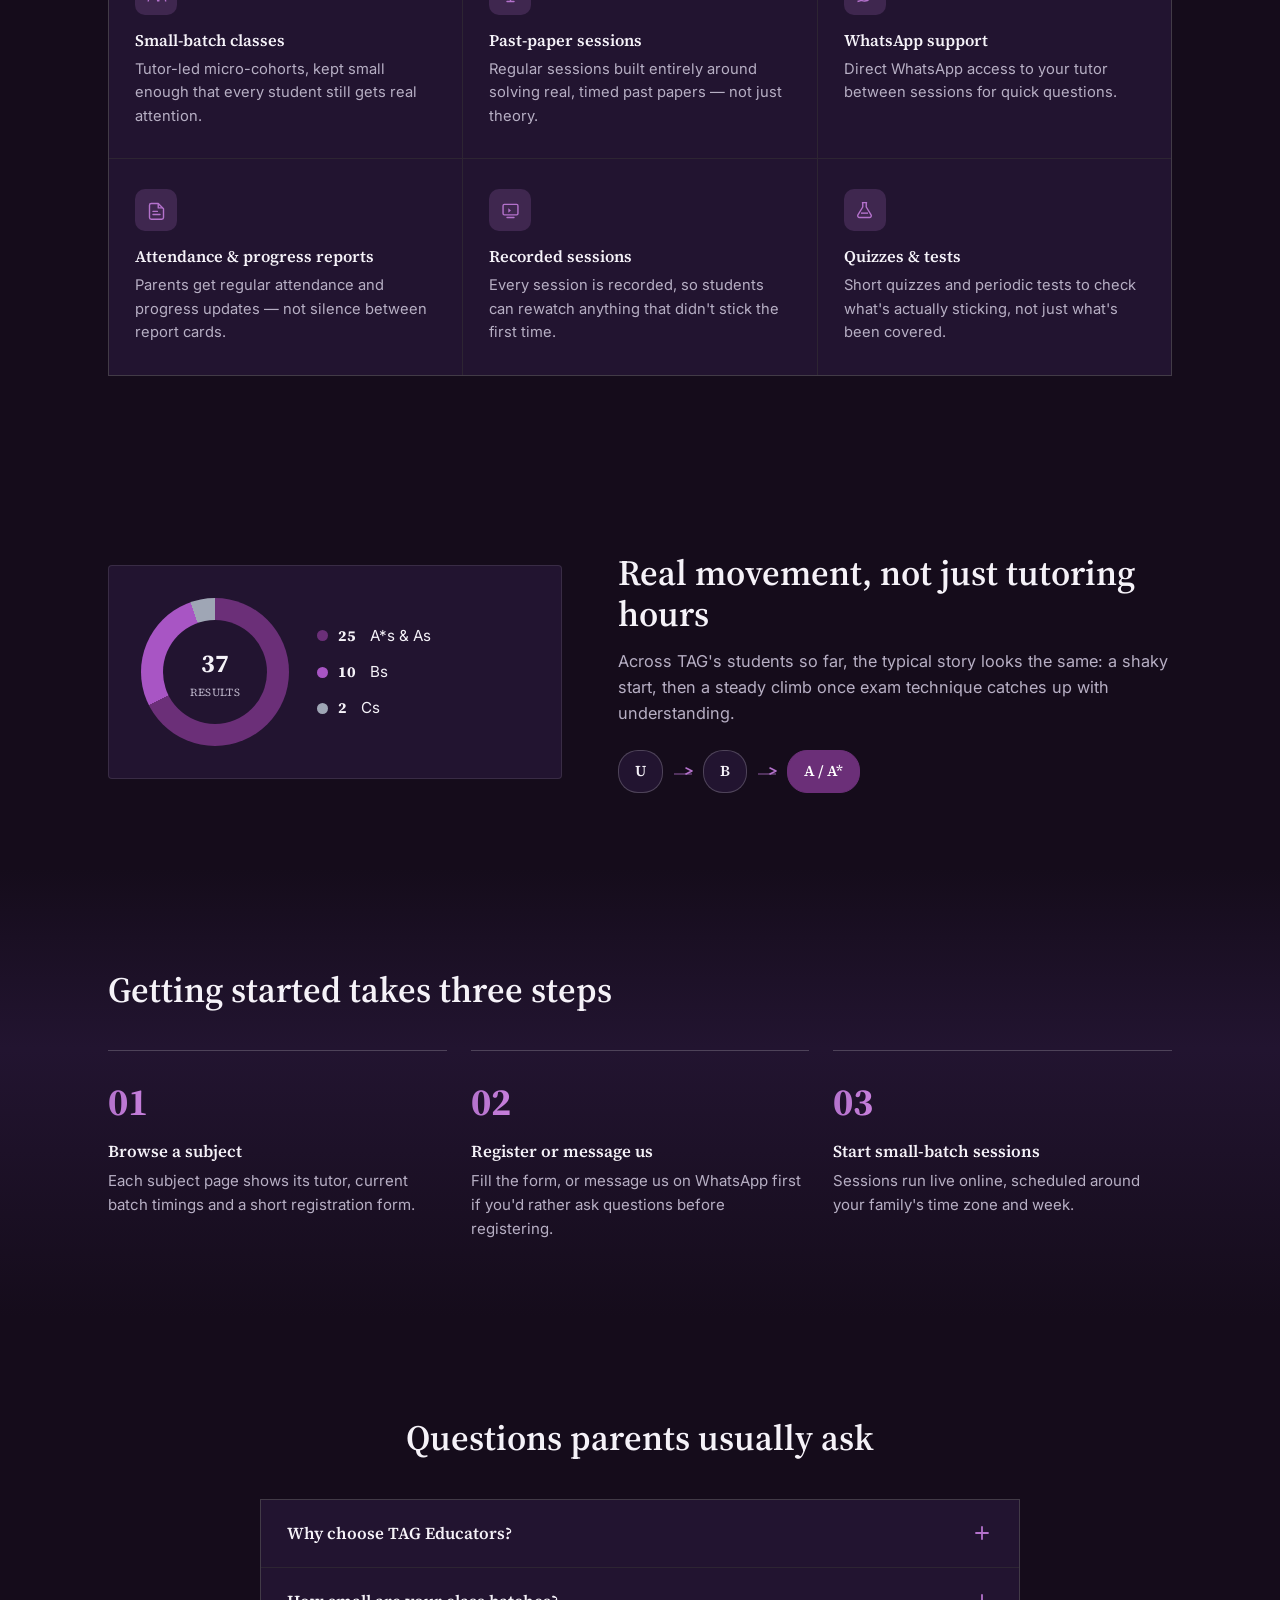
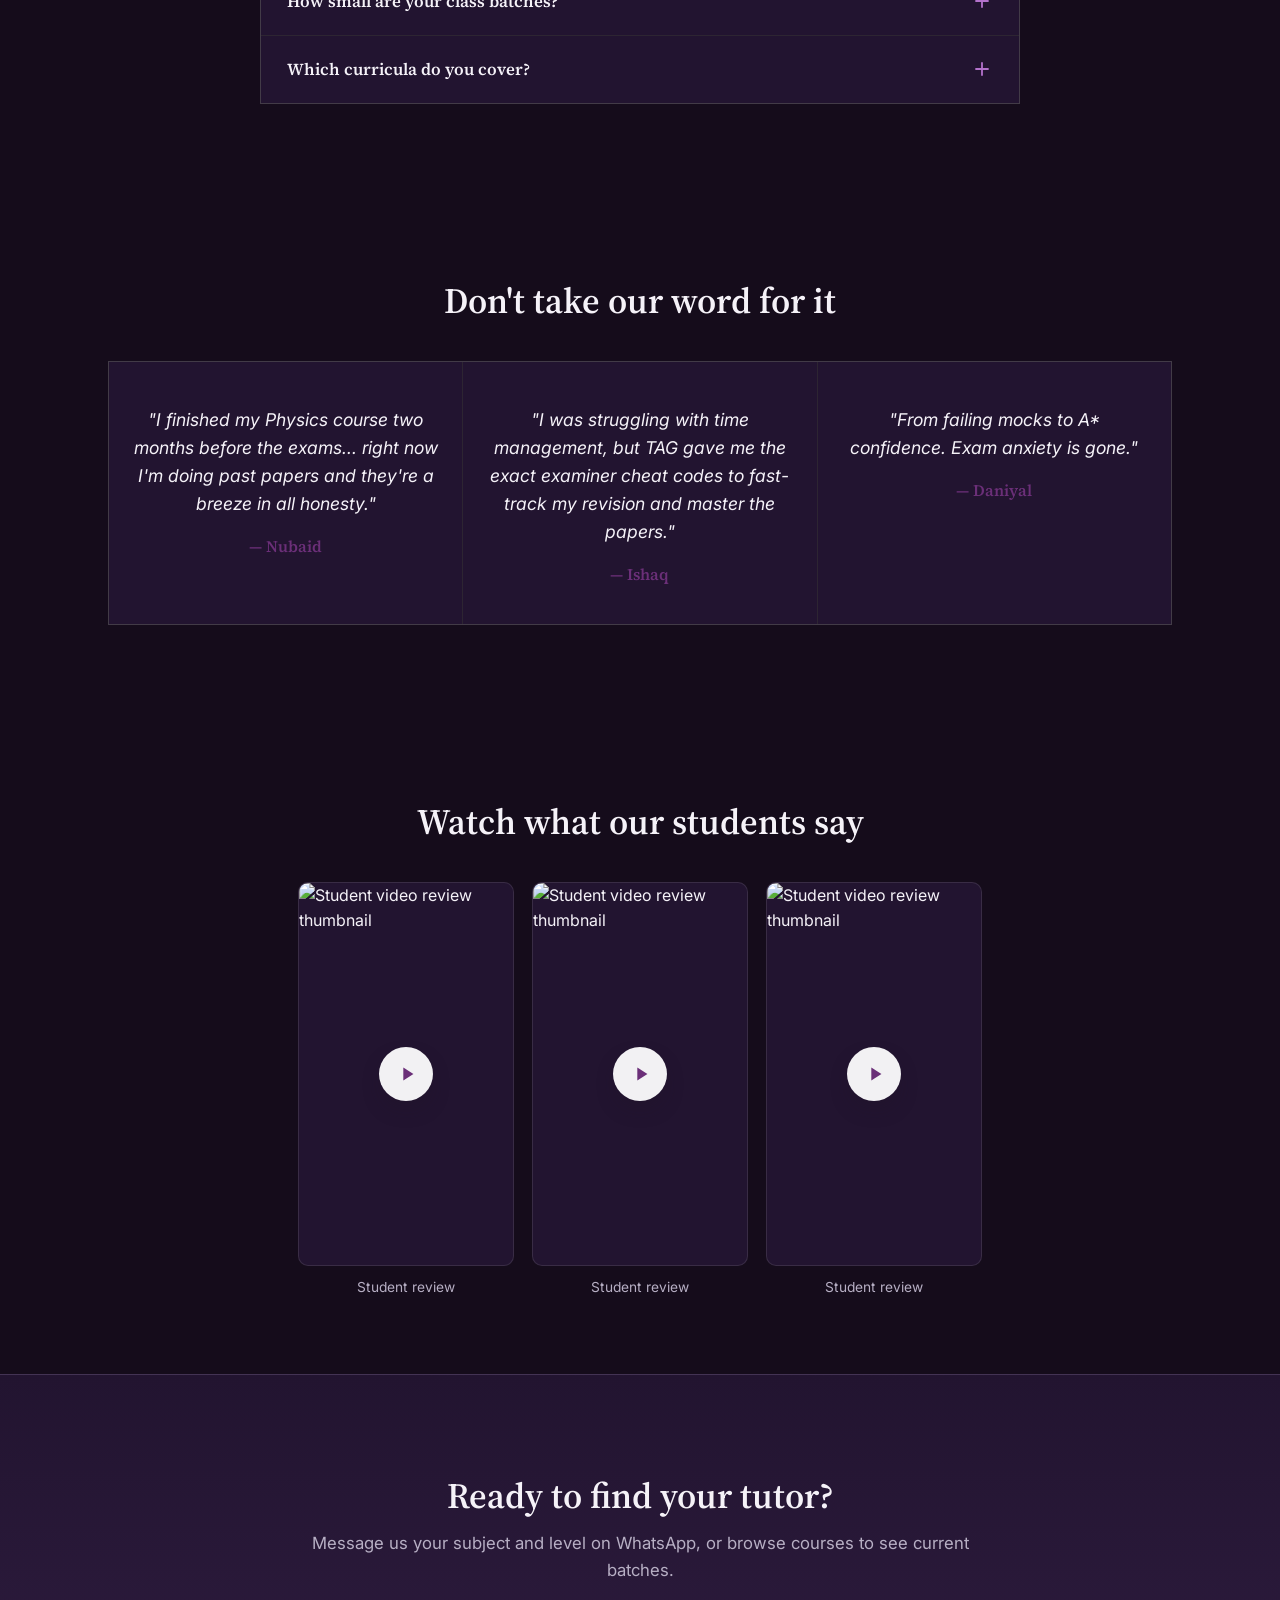
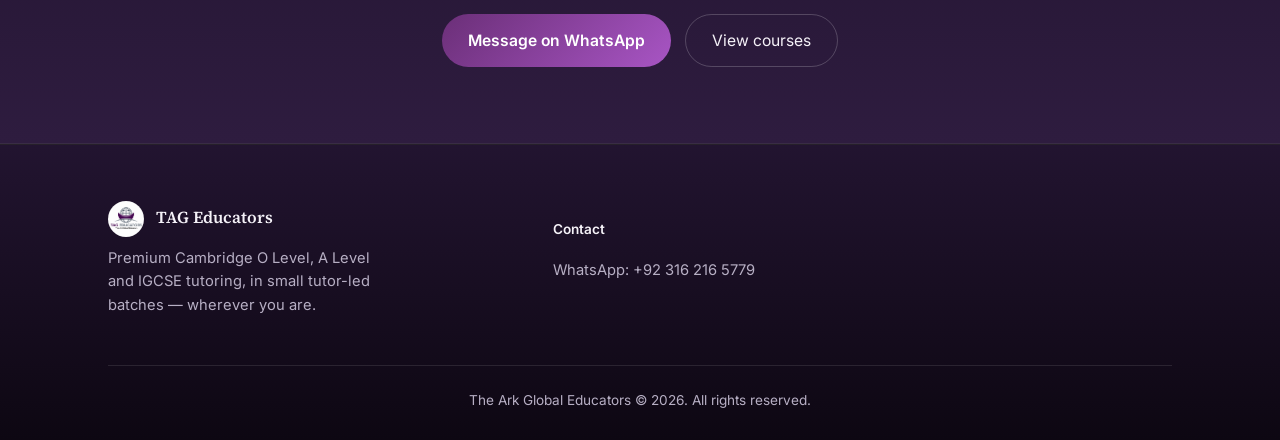
==== commit 362b462e: "Add files via upload" ====
--- a/index.html
+++ b/index.html
@@ -38,21 +38,25 @@
   </nav>
 </header>
 
+<div id="voyageTracker" class="voyage-bar"></div>
+
 <main id="top">
 
   <!-- ================= HERO ================= -->
   <section class="hero" id="heroSection">
-    <div class="hero-storm" aria-hidden="true"></div>
-
-    <div class="hero-hud" id="heroHud" aria-hidden="true">
-      <div class="hud-widget hud-grade">
-        <span class="hud-grade-letter" id="hudGradeLetter">U</span>
-        <div class="hud-grade-bar"><div class="hud-grade-fill" id="hudGradeFill"></div></div>
-        <span class="hud-widget-label">Grade Climb</span>
-      </div>
-      <div class="hud-widget hud-distance">
-        <span class="hud-distance-num"><span id="hudDistance">0.000</span> NM</span>
-        <span class="hud-widget-label">Distance Sailed</span>
+    <div class="hero-waves" aria-hidden="true">
+      <svg class="wave-svg wave-back" viewBox="0 0 2400 200" preserveAspectRatio="none">
+        <path d="M0,100 C150,150 350,50 600,100 C850,150 1050,50 1200,100 C1350,150 1550,50 1800,100 C1950,150 2150,50 2400,100 L2400,200 L0,200 Z"/>
+      </svg>
+      <svg class="wave-svg wave-front" viewBox="0 0 2400 200" preserveAspectRatio="none">
+        <path d="M0,120 C200,60 400,160 600,120 C800,60 1000,160 1200,120 C1400,60 1600,160 1800,120 C2000,60 2200,160 2400,120 L2400,200 L0,200 Z"/>
+      </svg>
+      <div class="hero-sail-ark">
+        <svg viewBox="0 0 120 90">
+          <line x1="60" y1="8" x2="60" y2="52" stroke="currentColor" stroke-width="3" stroke-linecap="round"/>
+          <path d="M60 13 L60 46 Q32 40 60 13 Z" fill="currentColor"/>
+          <path d="M10 54 Q60 92 110 54 L98 72 Q60 98 22 72 Z" fill="currentColor"/>
+        </svg>
       </div>
     </div>
 
@@ -62,14 +66,6 @@
 
         <h1 class="hero-split">
           <span class="split-line line-white">Less Sinking.</span>
-          <span class="hero-ark" aria-hidden="true">
-            <span class="hero-ark-glow"></span>
-            <svg viewBox="0 0 120 90" class="hero-ark-svg">
-              <line x1="60" y1="8" x2="60" y2="52" stroke="currentColor" stroke-width="3" stroke-linecap="round"/>
-              <path d="M60 13 L60 46 Q32 40 60 13 Z" fill="currentColor"/>
-              <path d="M10 54 Q60 92 110 54 L98 72 Q60 98 22 72 Z" fill="currentColor"/>
-            </svg>
-          </span>
           <span class="split-line line-grad">More Sailing.</span>
         </h1>
 
@@ -361,6 +357,7 @@
 
 <script src="subjects-data.js"></script>
 <script src="main.js"></script>
+<script src="voyage.js"></script>
 <script src="transitions.js"></script>
 </body>
 </html>
--- a/styles.css
+++ b/styles.css
@@ -221,7 +221,7 @@
   min-height:88vh;
   display:flex;
   align-items:center;
-  padding:150px 0 60px;
+  padding:150px 0 110px;
   overflow:hidden;
 }
 .hero::after{
@@ -267,83 +267,48 @@
   background:linear-gradient(90deg, var(--plum-glow), var(--gold));
   -webkit-background-clip:text;background-clip:text;color:transparent;
 }
-.hero-ark{
-  position:relative;
-  display:flex;align-items:center;justify-content:center;
-  width:76px;height:60px;margin:6px 0;
-  color:var(--text);
-}
-.hero-ark-svg{width:56px;height:44px;position:relative;z-index:1;}
-.hero-ark-glow{
-  position:absolute;left:50%;top:62%;
-  width:160px;height:90px;
-  transform:translate(-50%,-50%);
-  background:radial-gradient(ellipse, color-mix(in srgb, var(--plum-glow) 55%, transparent), transparent 70%);
-  filter:blur(2px);
-  z-index:0;
-}
-@media (prefers-reduced-motion: no-preference){
-  .hero-ark-glow{animation:arkPulse 3.2s ease-in-out infinite;}
-}
-@keyframes arkPulse{
-  0%,100%{opacity:0.65;transform:translate(-50%,-50%) scale(0.96);}
-  50%{opacity:1;transform:translate(-50%,-50%) scale(1.08);}
-}
-
 .hero-tagline{
   font-family:var(--serif);font-weight:600;font-size:clamp(1.3rem, 1.05rem + 1vw, 1.8rem);
   color:var(--text);margin:30px auto 0;max-width:36ch;line-height:1.25;
 }
 
-/* ---------- Storm streak background ---------- */
-.hero-storm{
-  position:absolute;inset:0;overflow:hidden;pointer-events:none;z-index:0;
-  background-image:
-    repeating-linear-gradient(112deg, transparent 0 38px, color-mix(in srgb, var(--plum-glow) 14%, transparent) 39px, transparent 40px 90px),
-    repeating-linear-gradient(112deg, transparent 0 70px, color-mix(in srgb, var(--text) 6%, transparent) 71px, transparent 72px 160px);
-  background-size:220% 220%;
-  opacity:0.6;
-}
+/* ---------- Wave scene (Ark sailing through the hero) ---------- */
+.hero-waves{
+  position:absolute;left:0;right:0;bottom:0;height:150px;
+  overflow:hidden;pointer-events:none;z-index:0;
+}
+.wave-svg{position:absolute;bottom:0;left:0;width:200%;height:100%;}
+.wave-back{fill:color-mix(in srgb, var(--plum) 60%, var(--bg));opacity:0.55;}
+.wave-front{fill:color-mix(in srgb, var(--plum-light) 45%, var(--bg));opacity:0.9;}
 @media (prefers-reduced-motion: no-preference){
-  .hero-storm{animation:stormDrift 9s linear infinite;}
-}
-@keyframes stormDrift{
-  from{background-position:0% 0%, 0% 0%;}
-  to{background-position:-160% 160%, -140% 140%;}
-}
-
-/* ---------- Hero HUD (Grade Climb / Distance Sailed) ---------- */
-.hero-hud{
-  position:fixed;left:0;right:0;top:96px;
-  z-index:12;pointer-events:none;
-  display:flex;justify-content:space-between;
-  padding:0 28px;
-  opacity:0;transition:opacity .4s ease;
-}
-.hero-hud.visible{opacity:1;}
-.hud-widget{
-  background:color-mix(in srgb, var(--bg-panel) 88%, transparent);
-  border:1px solid var(--line-strong);
-  border-radius:12px;
-  padding:12px 16px;
-  backdrop-filter:blur(6px);
-  min-width:130px;
-}
-.hud-grade-letter{
-  font-family:var(--serif);font-weight:700;font-size:1.7rem;
-  color:var(--gold);display:block;
-}
-.hud-grade-bar{width:100%;height:3px;background:var(--line-strong);border-radius:2px;margin-top:8px;overflow:hidden;}
-.hud-grade-fill{width:0%;height:100%;background:linear-gradient(90deg, var(--plum-glow), var(--gold));transition:width .2s ease;}
-.hud-widget-label{display:block;margin-top:8px;font-size:0.68rem;text-transform:uppercase;letter-spacing:0.05em;color:var(--text-muted);}
-.hud-distance{text-align:right;}
-.hud-distance-num{font-family:var(--serif);font-weight:700;font-size:1.35rem;color:var(--text);}
-@media (max-width:760px){
-  .hero-hud{top:auto;bottom:16px;}
-  .hud-widget{padding:9px 12px;min-width:100px;}
-  .hud-grade-letter{font-size:1.3rem;}
-  .hud-distance-num{font-size:1.05rem;}
-}
+  .wave-back{animation:waveDrift 16s linear infinite;}
+  .wave-front{animation:waveDrift 9s linear infinite reverse;}
+}
+@keyframes waveDrift{
+  from{transform:translateX(0);}
+  to{transform:translateX(-50%);}
+}
+.hero-sail-ark{
+  position:absolute;left:50%;bottom:78px;
+  width:72px;height:58px;
+  transform:translateX(-50%);
+  color:var(--text);
+  filter:drop-shadow(0 0 18px color-mix(in srgb, var(--plum-glow) 65%, transparent));
+  z-index:1;
+}
+.hero-sail-ark svg{width:100%;height:100%;}
+@media (prefers-reduced-motion: no-preference){
+  .hero-sail-ark{animation:sailBob 3.6s ease-in-out infinite;}
+}
+@keyframes sailBob{
+  0%,100%{transform:translateX(-50%) translateY(0) rotate(-4deg);}
+  50%{transform:translateX(-50%) translateY(-9px) rotate(4deg);}
+}
+@media (max-width:640px){
+  .hero-waves{height:100px;}
+  .hero-sail-ark{width:52px;height:42px;bottom:52px;}
+}
+
 .hero-sub{margin:22px auto 0;font-size:1.15rem;max-width:52ch;text-align:center;}
 .hero .btn-row{margin-top:34px;justify-content:center;}
 .trust-strip{justify-content:center;}
@@ -846,6 +811,61 @@
   html.tag-arriving body{opacity:1;}
   html.tag-arriving body::before,
   body.tag-leaving::before{opacity:0;}
+}
+
+/* ---------- Voyage tracker (site-wide journey progress) ---------- */
+/* A real, persisted (sessionStorage) record of how far a visitor has sailed
+   toward enrolling — Home, Courses, Their Course, Registering, Enrolled —
+   not tied to scroll position on any one page. */
+.voyage-bar{
+  background:var(--bg-panel);
+  border-bottom:1px solid var(--line);
+  padding:16px 28px 12px;
+}
+.voyage-track{
+  position:relative;
+  max-width:1120px;margin:0 auto;
+  height:4px;
+  background:var(--line-strong);
+  border-radius:2px;
+}
+.voyage-fill{
+  position:absolute;left:0;top:0;height:100%;
+  background:linear-gradient(90deg, var(--plum), var(--plum-glow));
+  border-radius:2px;
+  transition:width .6s ease;
+}
+.voyage-ark{
+  position:absolute;top:50%;
+  width:26px;height:20px;
+  color:var(--gold);
+  transform:translate(-50%,-70%);
+  transition:left .6s ease;
+}
+.voyage-ark svg{width:100%;height:100%;}
+@media (prefers-reduced-motion: no-preference){
+  .voyage-ark{animation:voyageBob 2.4s ease-in-out infinite;}
+}
+@keyframes voyageBob{
+  0%,100%{transform:translate(-50%,-70%) rotate(-4deg);}
+  50%{transform:translate(-50%,-84%) rotate(4deg);}
+}
+.voyage-stops{
+  max-width:1120px;margin:7px auto 0;
+  display:flex;justify-content:space-between;
+}
+.voyage-stop{display:flex;flex-direction:column;align-items:center;gap:5px;flex:1;text-align:center;}
+.voyage-stop:first-child{align-items:flex-start;text-align:left;}
+.voyage-stop:last-child{align-items:flex-end;text-align:right;}
+.voyage-dot{width:8px;height:8px;border-radius:50%;background:var(--line-strong);transition:background .3s ease;}
+.voyage-stop.done .voyage-dot{background:var(--plum-glow);}
+.voyage-stop.current .voyage-dot{background:var(--gold);box-shadow:0 0 0 4px color-mix(in srgb, var(--gold) 30%, transparent);}
+.voyage-label{font-size:0.68rem;color:var(--text-muted);text-transform:uppercase;letter-spacing:0.03em;}
+.voyage-stop.current .voyage-label{color:var(--text);font-weight:700;}
+.voyage-stop.done .voyage-label{color:var(--plum-glow);}
+@media (max-width:700px){
+  .voyage-label{display:none;}
+  .voyage-bar{padding:14px 16px 10px;}
 }
 
 /* ---------- Sticky "Ask us" tab (site-wide) ---------- */
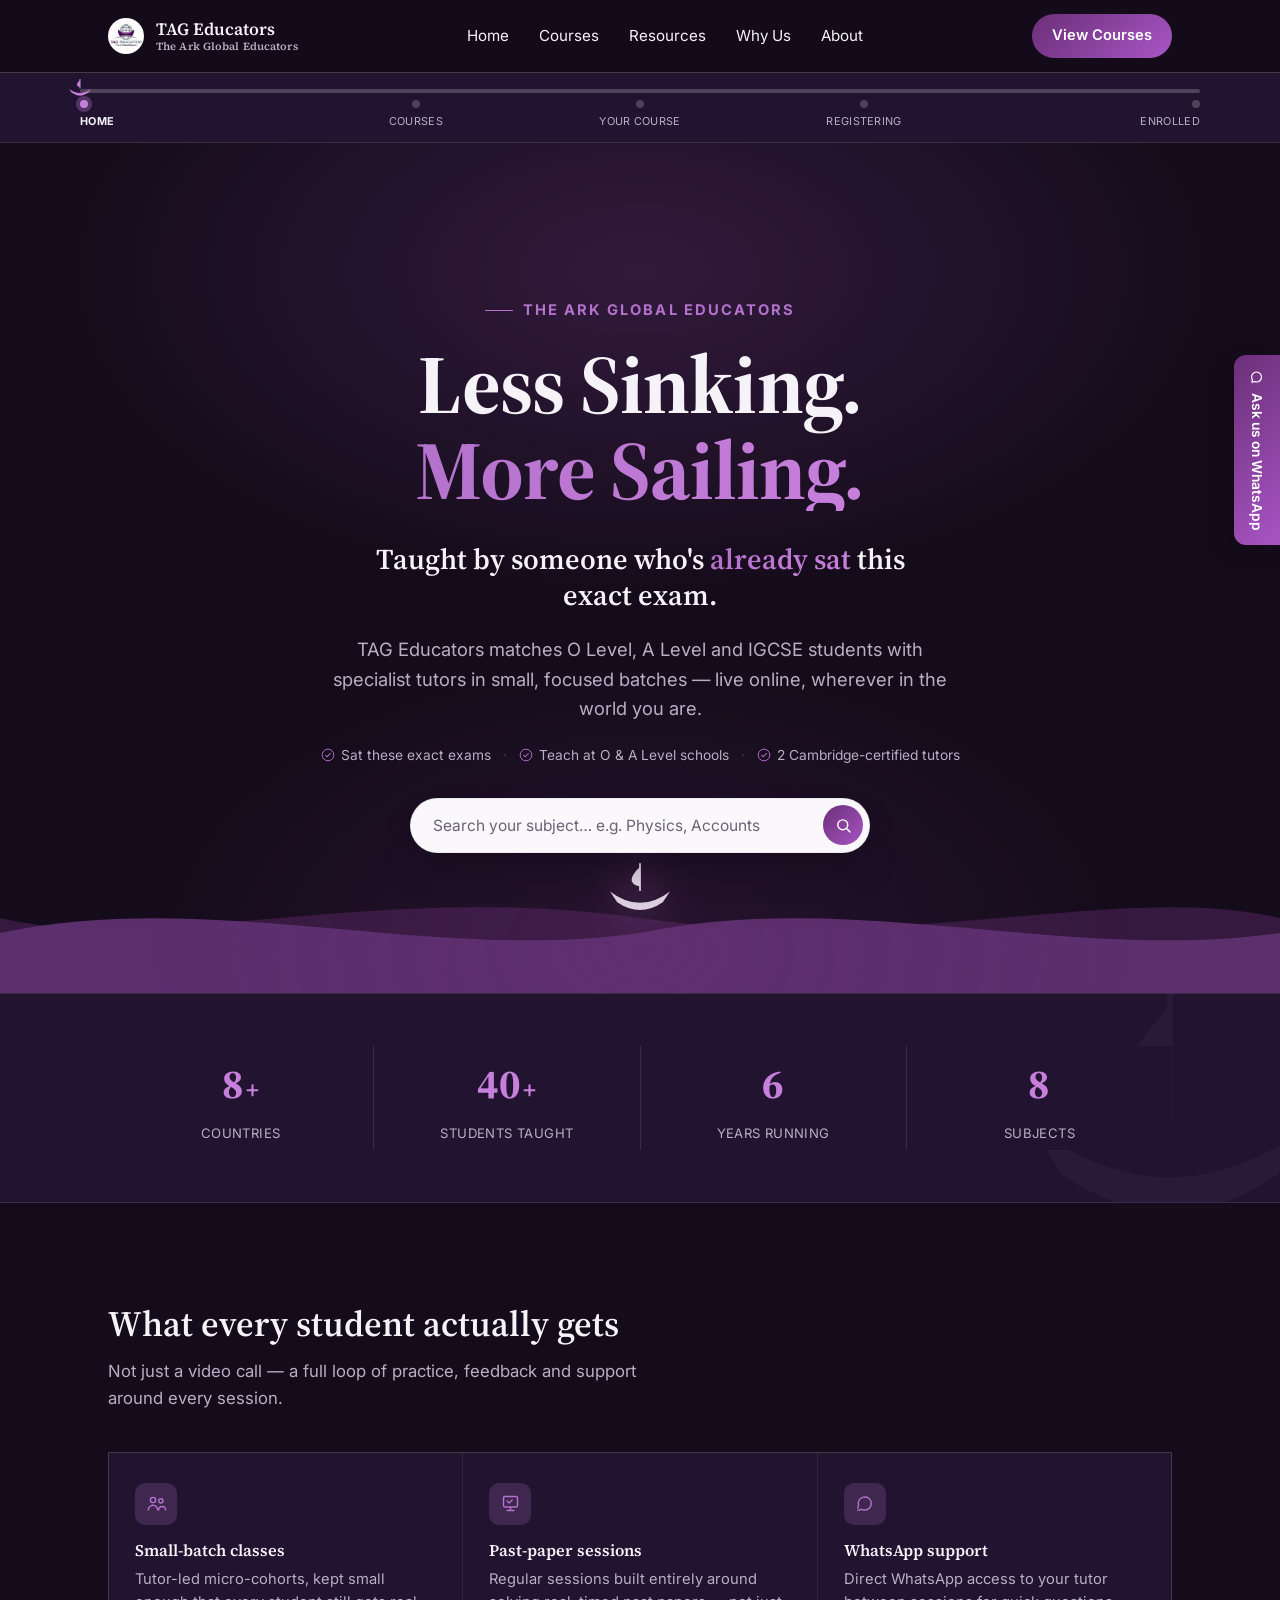
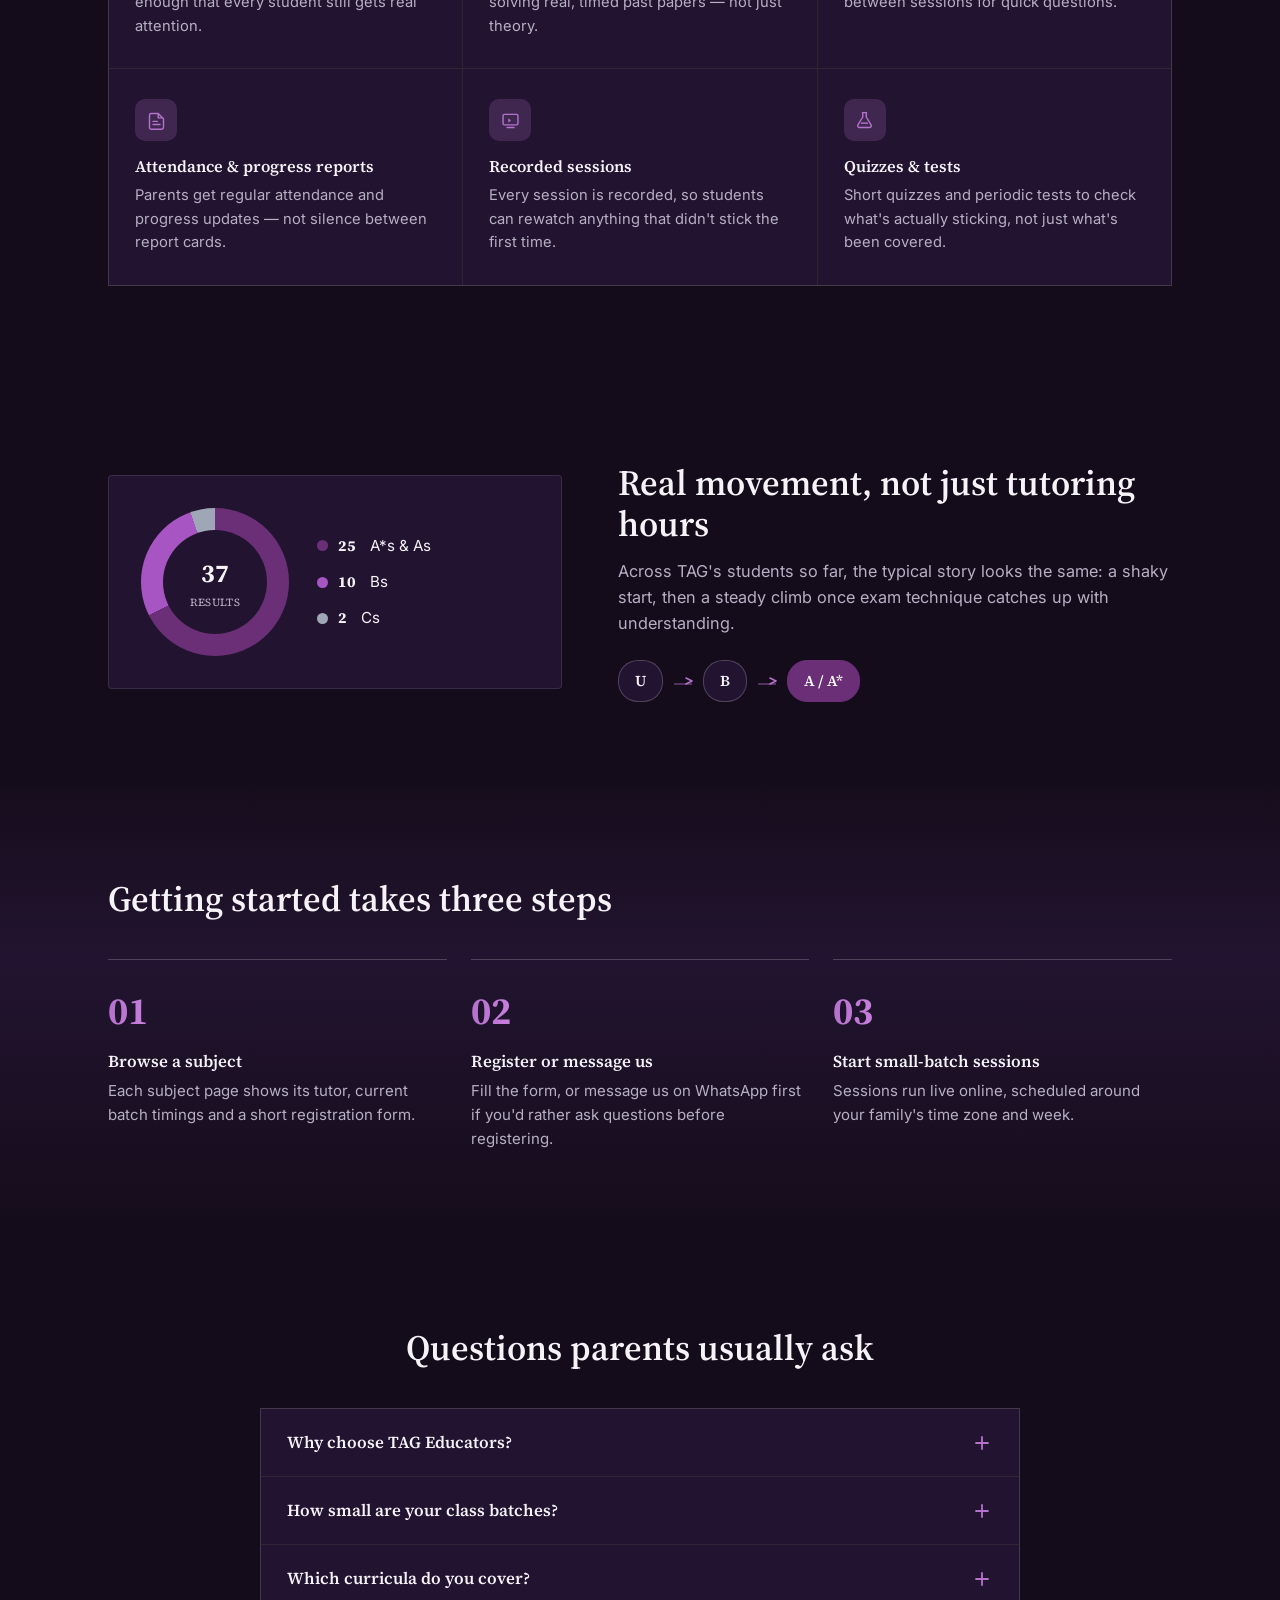
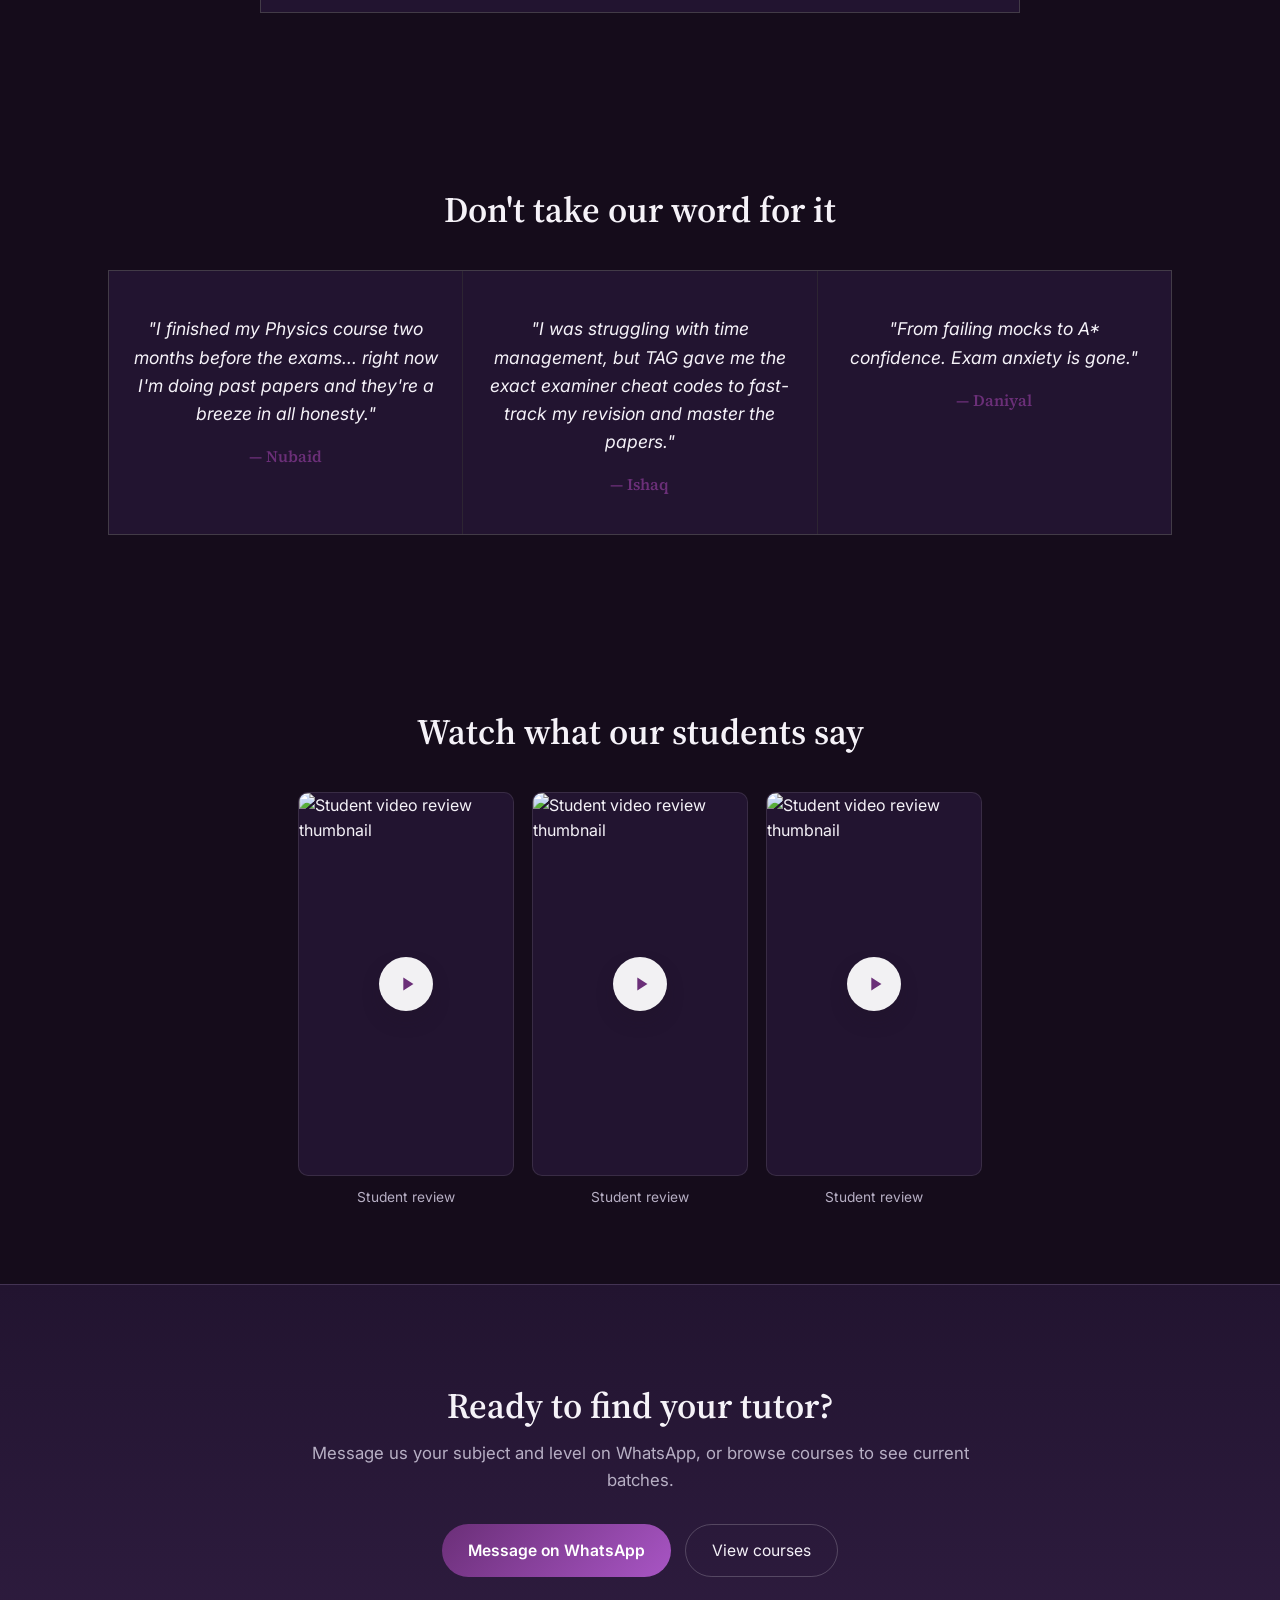
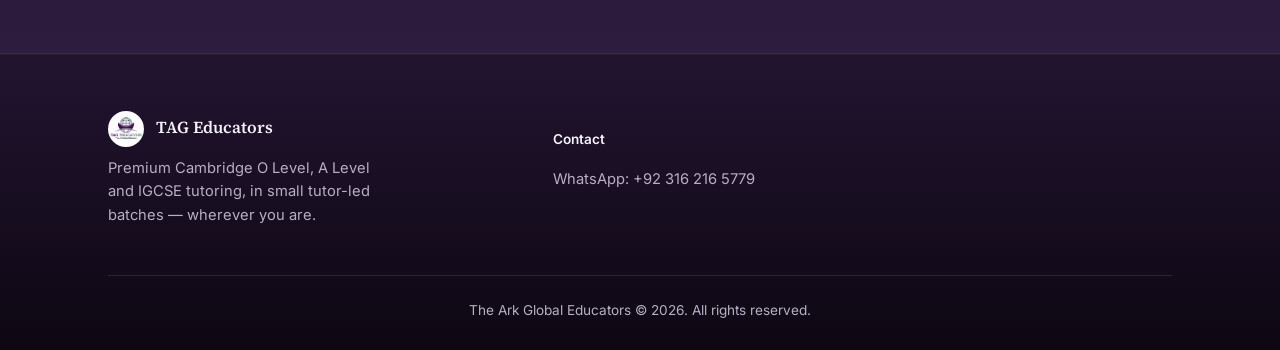
==== commit 3d9a3d84: "Add files via upload" ====
--- a/index.html
+++ b/index.html
@@ -18,6 +18,7 @@
   Ask us on WhatsApp
 </a>
 
+<div class="site-topbar">
 <header>
   <nav>
     <a href="#top" class="brand">
@@ -39,18 +40,21 @@
 </header>
 
 <div id="voyageTracker" class="voyage-bar"></div>
+</div>
 
 <main id="top">
 
   <!-- ================= HERO ================= -->
   <section class="hero" id="heroSection">
     <div class="hero-waves" aria-hidden="true">
-      <svg class="wave-svg wave-back" viewBox="0 0 2400 200" preserveAspectRatio="none">
-        <path d="M0,100 C150,150 350,50 600,100 C850,150 1050,50 1200,100 C1350,150 1550,50 1800,100 C1950,150 2150,50 2400,100 L2400,200 L0,200 Z"/>
-      </svg>
-      <svg class="wave-svg wave-front" viewBox="0 0 2400 200" preserveAspectRatio="none">
-        <path d="M0,120 C200,60 400,160 600,120 C800,60 1000,160 1200,120 C1400,60 1600,160 1800,120 C2000,60 2200,160 2400,120 L2400,200 L0,200 Z"/>
-      </svg>
+      <div class="wave-layer wave-back">
+        <svg viewBox="0 0 1200 200" preserveAspectRatio="none"><path d="M0,100 C150,150 350,50 600,100 C850,150 1050,50 1200,100 L1200,200 L0,200 Z"/></svg>
+        <svg viewBox="0 0 1200 200" preserveAspectRatio="none"><path d="M0,100 C150,150 350,50 600,100 C850,150 1050,50 1200,100 L1200,200 L0,200 Z"/></svg>
+      </div>
+      <div class="wave-layer wave-front">
+        <svg viewBox="0 0 1200 200" preserveAspectRatio="none"><path d="M0,120 C200,60 400,160 600,120 C800,60 1000,160 1200,120 L1200,200 L0,200 Z"/></svg>
+        <svg viewBox="0 0 1200 200" preserveAspectRatio="none"><path d="M0,120 C200,60 400,160 600,120 C800,60 1000,160 1200,120 L1200,200 L0,200 Z"/></svg>
+      </div>
       <div class="hero-sail-ark">
         <svg viewBox="0 0 120 90">
           <line x1="60" y1="8" x2="60" y2="52" stroke="currentColor" stroke-width="3" stroke-linecap="round"/>
@@ -78,25 +82,13 @@
           <span class="dot-sep">&middot;</span>
           <span><svg width="14" height="14" viewBox="0 0 24 24" fill="none"><circle cx="12" cy="12" r="10" stroke="currentColor" stroke-width="1.6"/><path d="M8 12.5l2.5 2.5L16 9.5" stroke="currentColor" stroke-width="1.8" stroke-linecap="round" stroke-linejoin="round"/></svg>2 Cambridge-certified tutors</span>
         </div>
-        <form class="hero-search" id="heroSearch" role="search" aria-label="Find a subject">
-          <select id="heroLevelSelect" aria-label="Select level">
-            <option value="">Select Level</option>
-            <option value="O Level">O Level</option>
-            <option value="A Level">A Level</option>
-            <option value="IGCSE">IGCSE</option>
-          </select>
-          <select id="heroSubjectSelect" aria-label="Select subject">
-            <option value="">Select Subject</option>
-          </select>
-          <button type="submit" aria-label="Go">
-            <svg width="16" height="16" viewBox="0 0 24 24" fill="none"><path d="M5 12h14M13 6l6 6-6 6" stroke="currentColor" stroke-width="2" stroke-linecap="round" stroke-linejoin="round"/></svg>
+        <form class="hero-search" id="heroSearch" role="search" aria-label="Search a subject">
+          <input type="text" id="heroSearchInput" placeholder="Search your subject… e.g. Physics, Accounts" autocomplete="off">
+          <button type="submit" aria-label="Search">
+            <svg width="17" height="17" viewBox="0 0 24 24" fill="none"><circle cx="11" cy="11" r="7" stroke="currentColor" stroke-width="2"/><path d="M21 21l-4.3-4.3" stroke="currentColor" stroke-width="2" stroke-linecap="round"/></svg>
           </button>
         </form>
         <p class="hero-search-status" id="heroSearchStatus" aria-live="polite"></p>
-        <div class="btn-row">
-          <a href="courses.html" class="btn-primary">View courses</a>
-          <a href="https://wa.me/923162165779" target="_blank" rel="noopener" class="btn-secondary">Message on WhatsApp</a>
-        </div>
       </div>
     </div>
   </section>
--- a/styles.css
+++ b/styles.css
@@ -74,13 +74,15 @@
 a:hover .go-arc,button:hover .go-arc{transform:translateX(3px);}
 
 /* ---------- Nav ---------- */
-header{
+.site-topbar{
   position:sticky;
   top:0;
+  z-index:50;
+}
+header{
   background:rgba(21,12,27,0.85);
   backdrop-filter:blur(10px);
   border-bottom:1px solid var(--line-strong);
-  z-index:50;
 }
 nav{
   display:flex;
@@ -273,16 +275,28 @@
 }
 
 /* ---------- Wave scene (Ark sailing through the hero) ---------- */
+/* Each layer is two identical SVG tiles placed side by side (width:200%
+   overall, each tile 50%); animating the layer exactly half its own width
+   is mathematically guaranteed seamless, since tile 2 is pixel-identical
+   to tile 1 — no reliance on a single path's internal periodicity. */
 .hero-waves{
   position:absolute;left:0;right:0;bottom:0;height:150px;
   overflow:hidden;pointer-events:none;z-index:0;
 }
-.wave-svg{position:absolute;bottom:0;left:0;width:200%;height:100%;}
-.wave-back{fill:color-mix(in srgb, var(--plum) 60%, var(--bg));opacity:0.55;}
-.wave-front{fill:color-mix(in srgb, var(--plum-light) 45%, var(--bg));opacity:0.9;}
+.wave-layer{
+  position:absolute;bottom:0;left:0;
+  width:200%;height:100%;
+  display:flex;
+  will-change:transform;
+}
+.wave-layer svg{width:50%;height:100%;flex-shrink:0;display:block;}
+.wave-back svg{fill:color-mix(in srgb, var(--plum) 65%, var(--bg));}
+.wave-back{opacity:0.6;}
+.wave-front svg{fill:color-mix(in srgb, var(--plum-light) 50%, var(--bg));}
+.wave-front{opacity:0.95;}
 @media (prefers-reduced-motion: no-preference){
-  .wave-back{animation:waveDrift 16s linear infinite;}
-  .wave-front{animation:waveDrift 9s linear infinite reverse;}
+  .wave-back{animation:waveDrift 18s linear infinite;}
+  .wave-front{animation:waveDrift 10s linear infinite;}
 }
 @keyframes waveDrift{
   from{transform:translateX(0);}
@@ -333,26 +347,21 @@
   max-width:460px;margin:32px auto 0;
   background:#FBF8FC;
   border:1px solid rgba(0,0,0,0.06);
-  border-radius:14px;
-  padding:8px;
+  border-radius:40px;
+  padding:6px 6px 6px 22px;
   box-shadow:0 20px 40px -18px rgba(0,0,0,0.55);
   transition:box-shadow .2s ease;
 }
 .hero-search:focus-within{
   box-shadow:0 20px 40px -18px rgba(0,0,0,0.55), 0 0 0 4px color-mix(in srgb, var(--plum-glow) 35%, transparent);
 }
-.hero-search select{
-  flex:1;min-width:0;border:none;outline:none;background:transparent;
-  font-family:var(--sans);font-size:0.93rem;color:var(--ink);padding:11px 10px;
-  border-right:1px solid rgba(0,0,0,0.08);
-  appearance:none;-webkit-appearance:none;
-  background-image:url("data:image/svg+xml,%3Csvg xmlns='http://www.w3.org/2000/svg' width='10' height='6' viewBox='0 0 10 6'%3E%3Cpath d='M1 1l4 4 4-4' stroke='%236A6374' stroke-width='1.5' fill='none' stroke-linecap='round' stroke-linejoin='round'/%3E%3C/svg%3E");
-  background-repeat:no-repeat;background-position:right 10px center;
-  padding-right:24px;cursor:pointer;
-}
-.hero-search select:last-of-type{border-right:none;}
+.hero-search input{
+  flex:1;border:none;outline:none;background:transparent;
+  font-family:var(--sans);font-size:0.97rem;color:var(--ink);padding:11px 0;
+}
+.hero-search input::placeholder{color:var(--ink-muted);}
 .hero-search button{
-  flex-shrink:0;width:40px;height:40px;border-radius:10px;border:none;
+  flex-shrink:0;width:40px;height:40px;border-radius:50%;border:none;
   background:linear-gradient(135deg, var(--plum), var(--plum-light));color:#fff;cursor:pointer;
   display:flex;align-items:center;justify-content:center;
   transition:filter .15s ease;
@@ -366,11 +375,6 @@
 .hero-search-status{margin:12px auto 0;max-width:none;font-size:0.87rem;min-height:1.3em;text-align:center;transition:opacity .2s ease;}
 .hero-search-status.success{color:var(--plum-glow);}
 .hero-search-status.error{color:var(--danger);}
-@media (max-width:480px){
-  .hero-search{flex-wrap:wrap;}
-  .hero-search select{flex:1 1 100%;border-right:none;border-bottom:1px solid rgba(0,0,0,0.08);}
-  .hero-search button{margin-left:auto;}
-}
 
 /* ---------- Orbit strip (subjects, homepage) ---------- */
 #orbit{padding-top:64px;padding-bottom:64px;}
